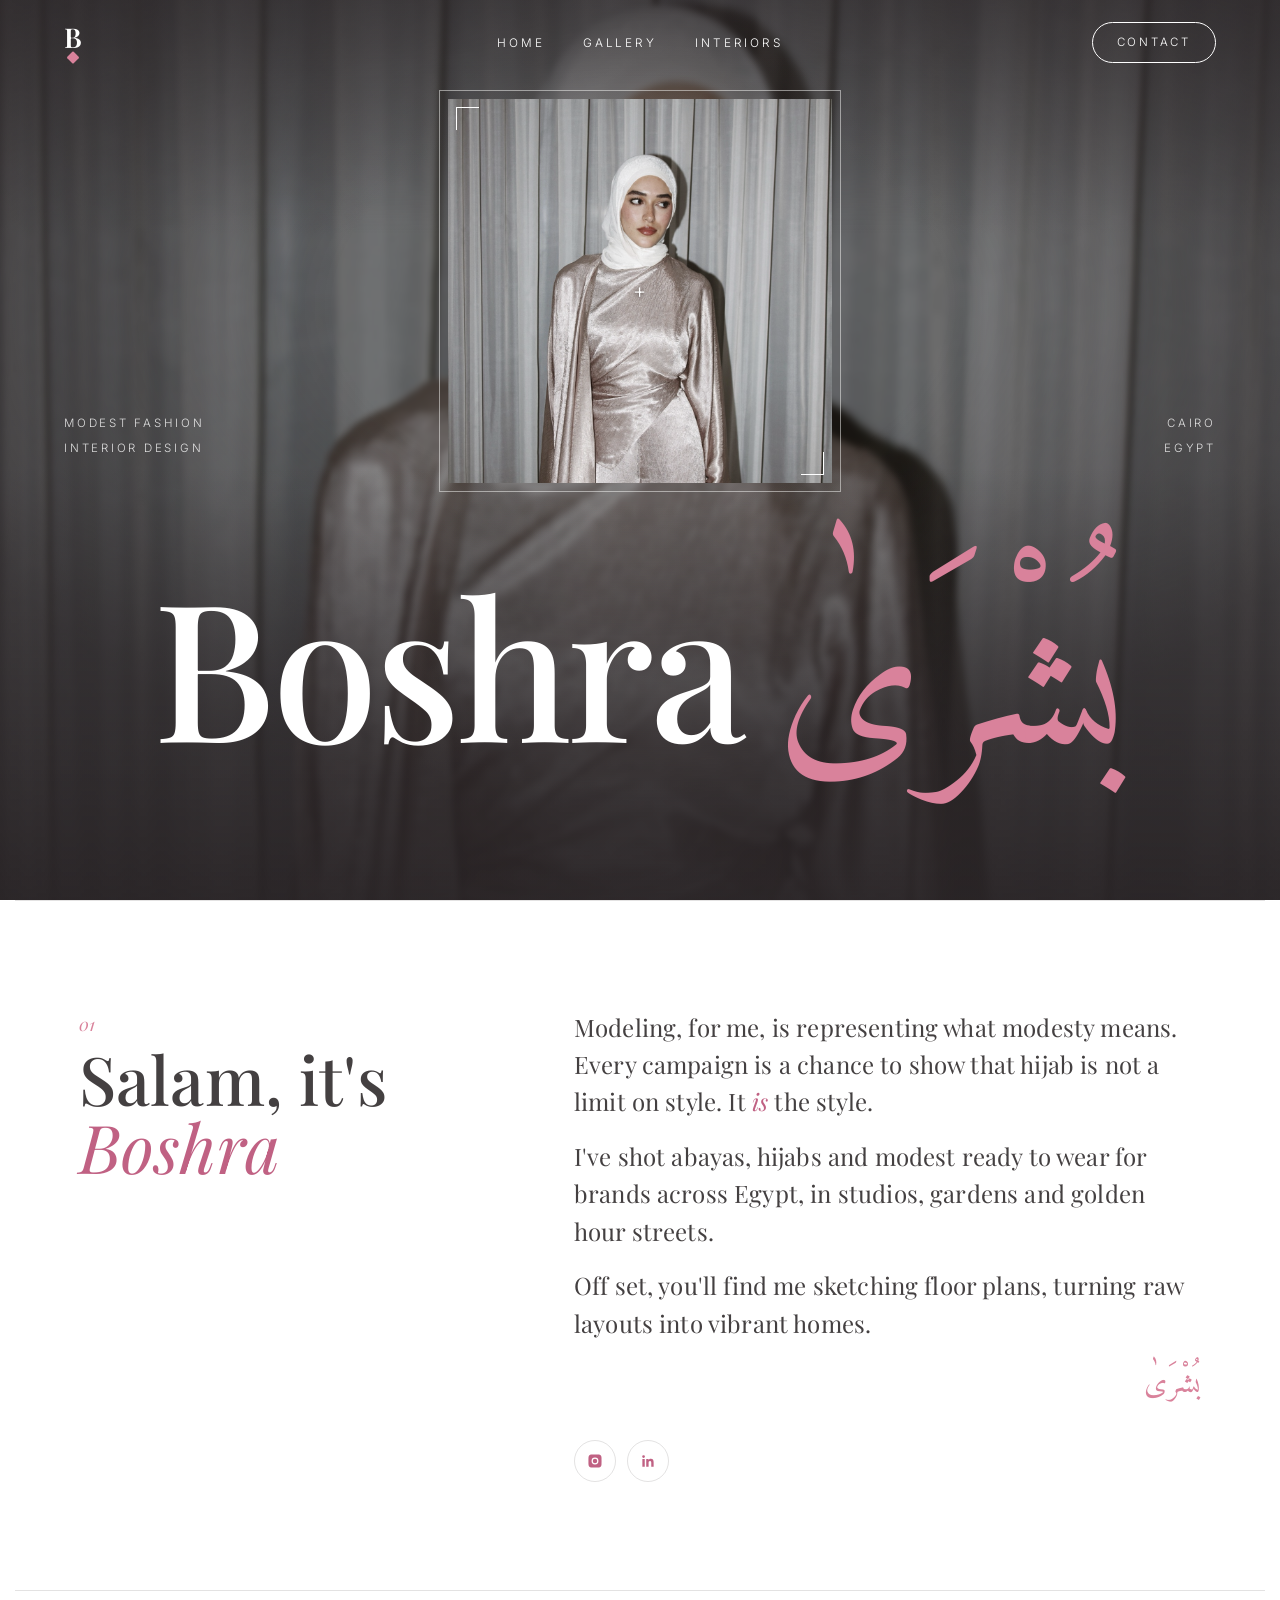
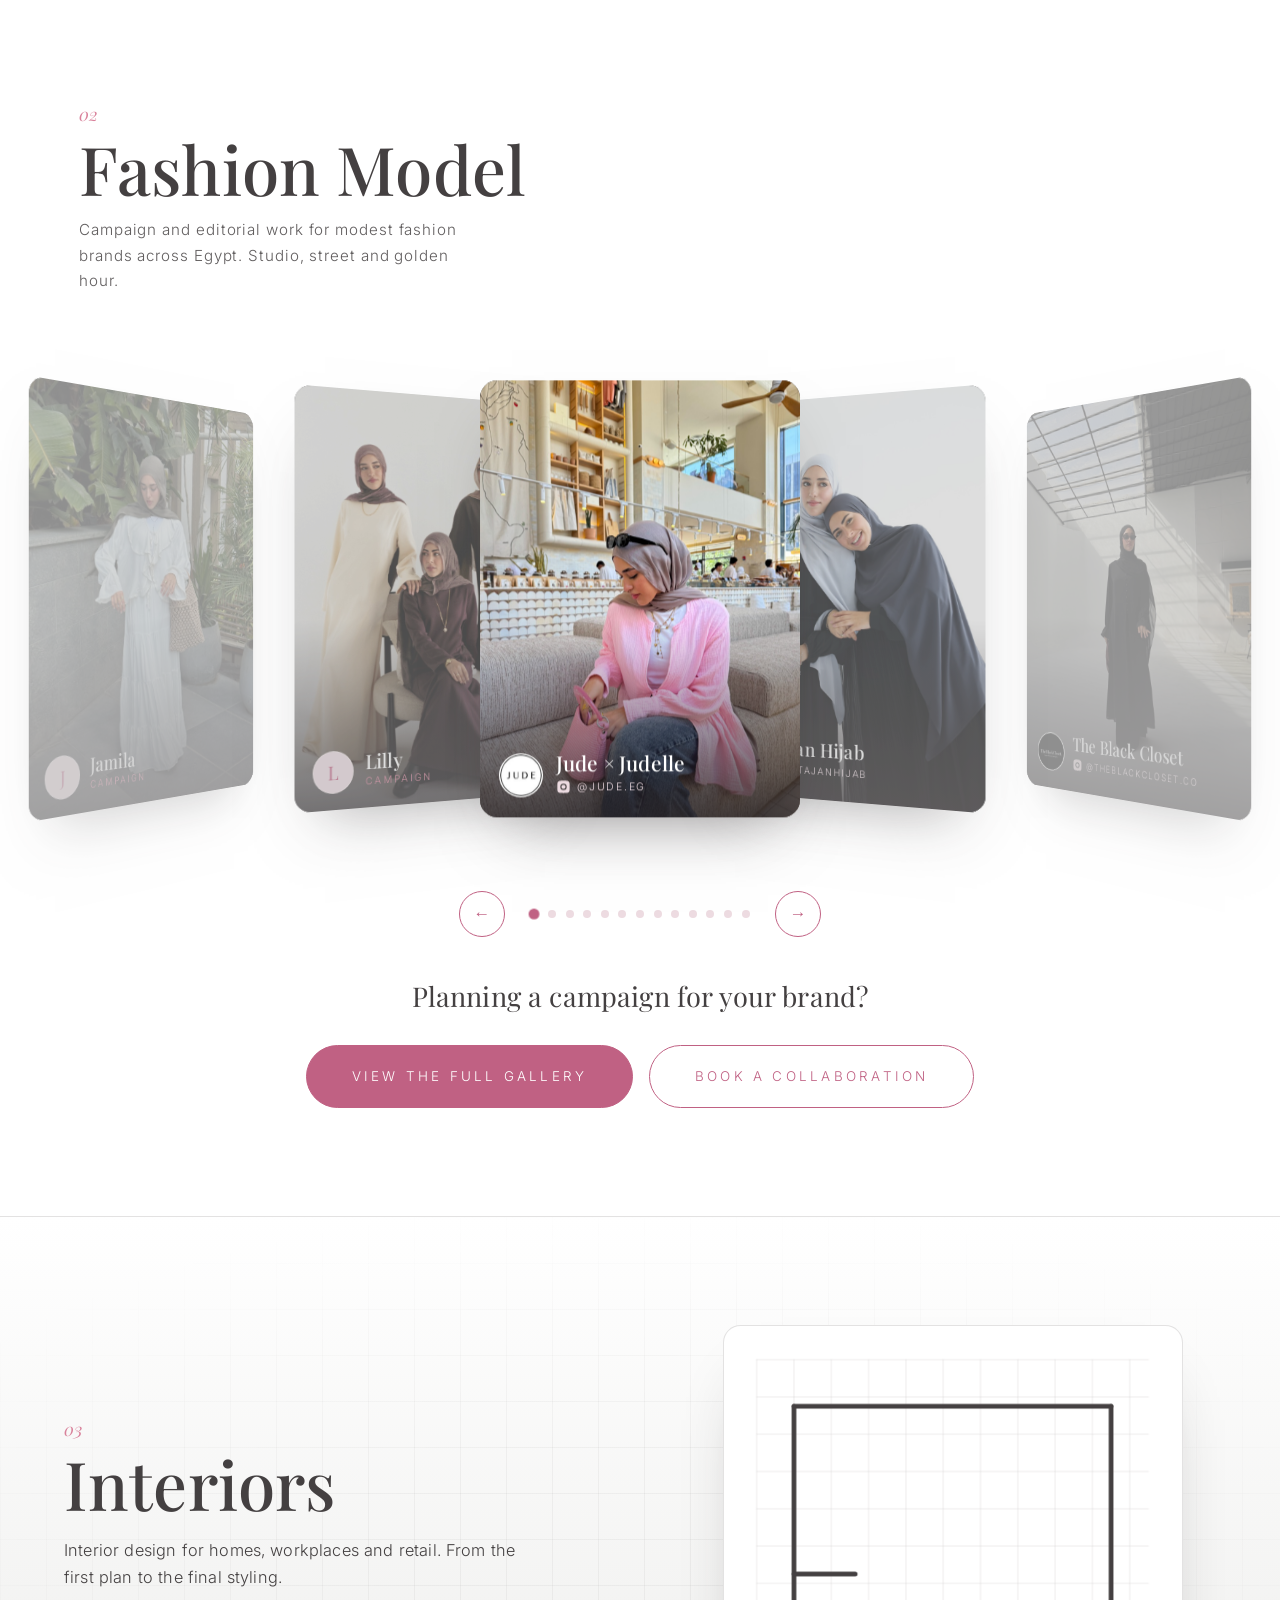
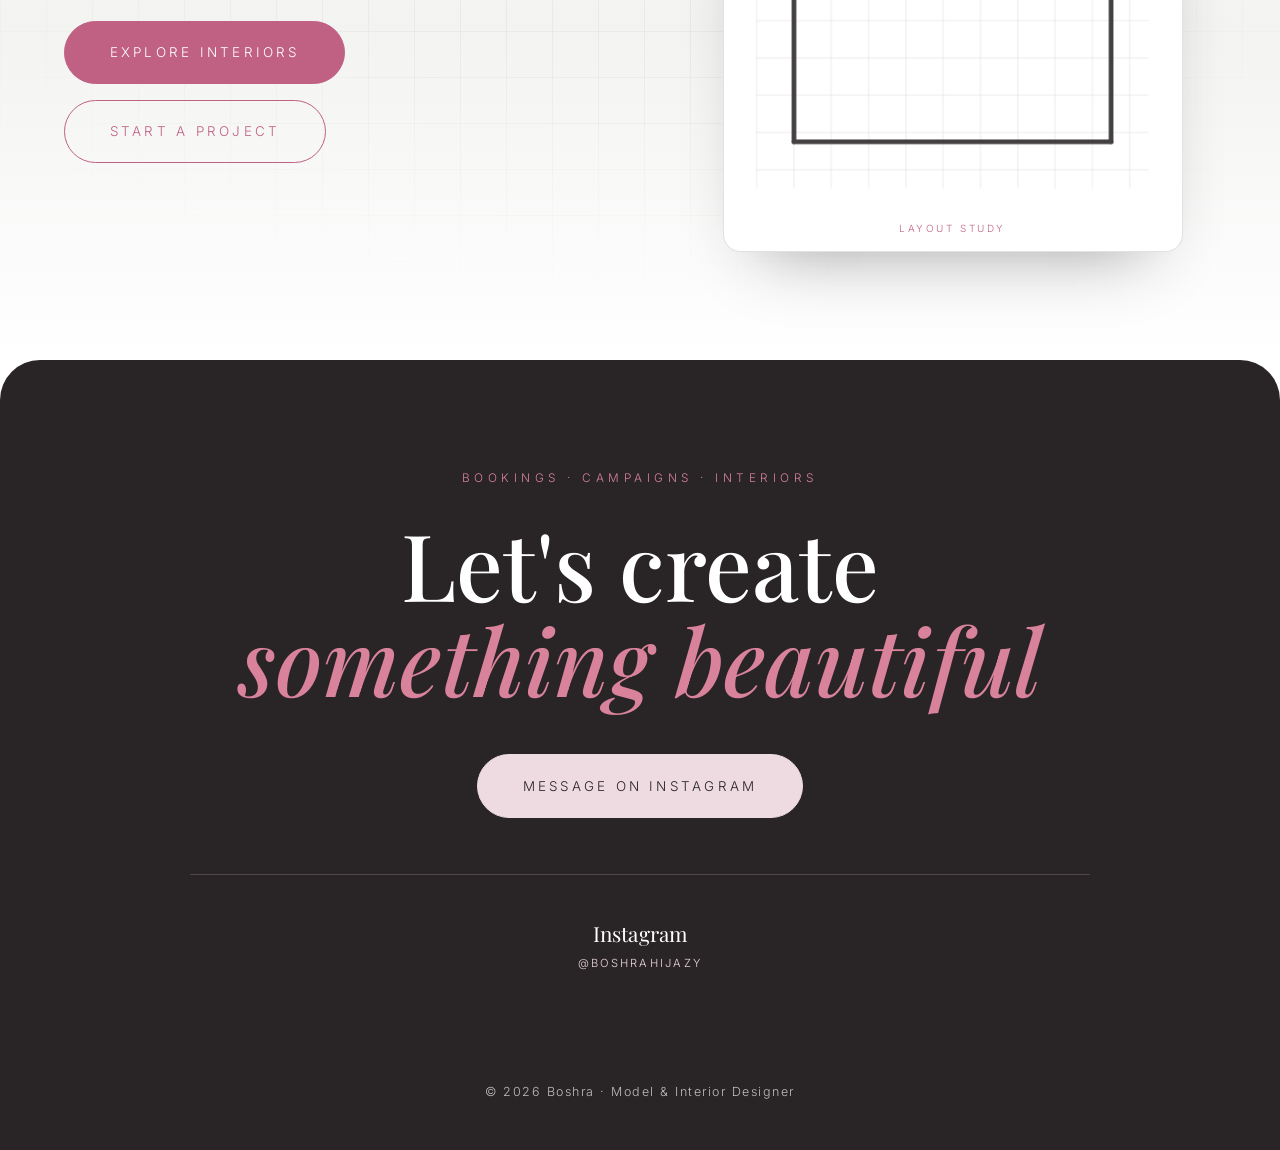
==== index.html @ fc24ad53 "Open the site; gate only the gallery behind a password popup - Remove the full-screen password gate " ====
<!DOCTYPE html>
<html lang="en">
<head>
  <meta charset="UTF-8" />
  <meta name="viewport" content="width=device-width, initial-scale=1.0" />
  <title>Boshra · Model &amp; Interior Designer</title>
  <meta name="description" content="Boshra (بُشْرَىٰ), modest fashion model and interior designer. Selected work, brand collaborations, and bookings." />
  <meta property="og:type" content="website" />
  <meta property="og:url" content="https://boshrabelal.com/" />
  <meta property="og:title" content="Boshra · Model &amp; Interior Designer" />
  <meta property="og:description" content="Modest fashion model and interior designer. Selected work, brand collaborations, and bookings." />
  <meta property="og:image" content="https://boshrabelal.com/assets/img/studio-champagne.jpg" />
  <meta name="twitter:card" content="summary_large_image" />
  <link rel="canonical" href="https://boshrabelal.com/" />
  <meta name="theme-color" content="#292426" />
  <link rel="icon" href="/assets/favicon.svg?v=40" type="image/svg+xml" />
  <link rel="apple-touch-icon" href="/assets/notion/dot-pink-tile.png?v=40" />
  <link rel="preconnect" href="https://fonts.googleapis.com" />
  <link rel="preconnect" href="https://fonts.gstatic.com" crossorigin />
  <link href="https://fonts.googleapis.com/css2?family=Playfair+Display:ital,wght@0,400;0,500;0,600;1,400;1,500&family=Inter:wght@300;400;500&family=Amiri:ital@0;1&display=swap" rel="stylesheet" />
  <link rel="preload" as="image" href="/assets/img/studio-champagne.jpg" />
  <link rel="stylesheet" href="/css/style.css?v=40" />
</head>
<body>


  <!-- Scroll progress -->
  <div class="progress" id="progress" aria-hidden="true"></div>

  <!-- Preloader -->
  <div class="preloader" id="preloader">
    <span class="preloader__ar">بُشْرَىٰ</span>
  </div>

  <!-- Header -->
  <header class="header" id="header">
    <a href="#top" class="header__logo" aria-label="Boshra, home"><span class="header__logo-b">B</span><span class="header__logo-dot" aria-hidden="true"></span></a>
    <nav class="header__nav" id="nav">
      <a href="#top" aria-current="page">Home</a>
      <a href="/gallery">Gallery</a>
      <a href="/interiors">Interiors</a>
      <a href="#contact" class="nav__contact">Contact</a>
    </nav>
    <a href="#contact" class="header__cta">Contact</a>
    <button class="header__burger" id="burger" aria-label="Menu" aria-expanded="false" aria-controls="nav">
      <span></span><span></span>
    </button>
  </header>

  <main id="top">

    <!-- ══════════ HERO ══════════ -->
    <section class="hero">
      <div class="hero__bg" data-drift>
        <img src="/assets/img/studio-champagne.jpg" alt="" aria-hidden="true" />
      </div>

      <div class="hero__focus" aria-hidden="true">
        <img src="/assets/img/studio-champagne.jpg" alt="" />
        <span class="hero__cross">+</span>
      </div>

      <p class="hero__side hero__side--left">
        <span>Modest Fashion</span>
        <span>Interior Design</span>
      </p>
      <p class="hero__side hero__side--right">
        <span>Cairo</span>
        <span>Egypt</span>
      </p>

      <h1 class="hero__name">
        <span class="hero__name-en">Boshra</span>
        <span class="hero__name-ar" lang="ar" dir="rtl">بُشْرَىٰ</span>
      </h1>
    </section>

    <!-- ══════════ MODEL / ABOUT ══════════ -->
    <section class="model section" id="model">
      <div class="section__head reveal">
        <span class="section__num">01</span>
        <h2 class="section__title">Salam, it's <em>Boshra</em></h2>
      </div>
      <div class="model__about reveal">
        <p>
          Modeling, for me, is representing what modesty means. Every campaign is
          a chance to show that hijab is not a limit on style. It <em>is</em> the style.
        </p>
        <p>
          I've shot abayas, hijabs and modest ready to wear for brands across
          Egypt, in studios, gardens and golden hour streets.
        </p>
        <p>
          Off set, you'll find me sketching floor plans, turning raw layouts into
          vibrant homes.
        </p>
        <span class="model__sign" lang="ar" dir="rtl">بُشْرَىٰ</span>
      </div>
      <div class="model__actions reveal">
        <a class="socialicon" href="https://www.instagram.com/boshrahijazy/" target="_blank" rel="noopener" aria-label="Boshra on Instagram"><svg viewBox="0 0 24 24" width="16" height="16" fill="currentColor" aria-hidden="true"><path d="M12 2.16c3.2 0 3.58.01 4.85.07 1.17.05 1.8.25 2.23.41.56.22.96.48 1.38.9.42.42.68.82.9 1.38.16.42.36 1.06.41 2.23.06 1.27.07 1.65.07 4.85s-.01 3.58-.07 4.85c-.05 1.17-.25 1.8-.41 2.23-.22.56-.48.96-.9 1.38-.42.42-.82.68-1.38.9-.42.16-1.06.36-2.23.41-1.27.06-1.65.07-4.85.07s-3.58-.01-4.85-.07c-1.17-.05-1.8-.25-2.23-.41-.56-.22-.96-.48-1.38-.9-.42-.42-.68-.82-.9-1.38-.16-.42-.36-1.06-.41-2.23-.06-1.27-.07-1.65-.07-4.85s.01-3.58.07-4.85c.05-1.17.25-1.8.41-2.23.22-.56.48-.96.9-1.38.42-.42.82-.68 1.38-.9.42-.16 1.06-.36 2.23-.41 1.27-.06 1.65-.07 4.85-.07zM12 6.87a5.13 5.13 0 1 0 0 10.26 5.13 5.13 0 0 0 0-10.26zm0 8.46a3.33 3.33 0 1 1 0-6.66 3.33 3.33 0 0 1 0 6.66zm6.54-8.66a1.2 1.2 0 1 1-2.4 0 1.2 1.2 0 0 1 2.4 0z"/></svg></a>
        <a class="socialicon" href="https://www.linkedin.com/in/boshra-belal-7276ab41b/" target="_blank" rel="noopener" aria-label="Boshra on LinkedIn"><svg viewBox="0 0 24 24" width="16" height="16" fill="currentColor" aria-hidden="true"><path d="M20.45 20.45h-3.55v-5.57c0-1.33-.03-3.04-1.85-3.04-1.86 0-2.14 1.45-2.14 2.94v5.67H9.35V9h3.41v1.56h.05c.47-.9 1.63-1.85 3.36-1.85 3.6 0 4.27 2.37 4.27 5.45v6.29zM5.34 7.43a2.06 2.06 0 1 1 0-4.12 2.06 2.06 0 0 1 0 4.12zM7.12 20.45H3.56V9h3.56v11.45z"/></svg></a>
      </div>
    </section>

    <!-- ══════════ BRANDS ══════════ -->
    <section class="brands section" id="brands">
      <div class="section__head reveal">
        <span class="section__num">02</span>
        <h2 class="section__title">Fashion Model</h2>
        <p class="section__sub">Campaign and editorial work for modest fashion brands across Egypt. Studio, street and golden hour.</p>
      </div>

      <div class="carousel reveal" id="carousel" aria-roledescription="carousel" aria-label="Brand collaborations">
        <div class="carousel__stage" id="carouselStage">

          <article class="ccard" data-url="/gallery?b=jude">
            <img class="ccard__photo" src="/assets/gallery/jude/01.jpg" alt="Boshra for Jude × Judelle" loading="lazy" />
            <div class="ccard__info">
              <span class="ccard__logo"><img src="/assets/img/brands/jude.jpg" alt="" loading="lazy" /></span>
              <h3>Jude × Judelle</h3>
              <a class="ccard__handle" href="https://www.instagram.com/jude.eg/" target="_blank" rel="noopener" aria-label="Jude × Judelle on Instagram"><svg viewBox="0 0 24 24" width="15" height="15" fill="currentColor" aria-hidden="true"><path d="M12 2.16c3.2 0 3.58.01 4.85.07 1.17.05 1.8.25 2.23.41.56.22.96.48 1.38.9.42.42.68.82.9 1.38.16.42.36 1.06.41 2.23.06 1.27.07 1.65.07 4.85s-.01 3.58-.07 4.85c-.05 1.17-.25 1.8-.41 2.23-.22.56-.48.96-.9 1.38-.42.42-.82.68-1.38.9-.42.16-1.06.36-2.23.41-1.27.06-1.65.07-4.85.07s-3.58-.01-4.85-.07c-1.17-.05-1.8-.25-2.23-.41-.56-.22-.96-.48-1.38-.9-.42-.42-.68-.82-.9-1.38-.16-.42-.36-1.06-.41-2.23-.06-1.27-.07-1.65-.07-4.85s.01-3.58.07-4.85c.05-1.17.25-1.8.41-2.23.22-.56.48-.96.9-1.38.42-.42.82-.68 1.38-.9.42-.16 1.06-.36 2.23-.41 1.27-.06 1.65-.07 4.85-.07zM12 6.87a5.13 5.13 0 1 0 0 10.26 5.13 5.13 0 0 0 0-10.26zm0 8.46a3.33 3.33 0 1 1 0-6.66 3.33 3.33 0 0 1 0 6.66zm6.54-8.66a1.2 1.2 0 1 1-2.4 0 1.2 1.2 0 0 1 2.4 0z"/></svg><span>@jude.eg</span></a>
            </div>
          </article>

          <article class="ccard" data-url="/gallery?b=tajan">
            <img class="ccard__photo" src="/assets/gallery/tajan/01.jpg" alt="Boshra for Tajan Hijab" loading="lazy" />
            <div class="ccard__info">
              <span class="ccard__logo"><img src="/assets/img/brands/tajan.jpg" alt="" loading="lazy" /></span>
              <h3>Tajan Hijab</h3>
              <a class="ccard__handle" href="https://www.instagram.com/tajanhijab/" target="_blank" rel="noopener" aria-label="Tajan Hijab on Instagram"><svg viewBox="0 0 24 24" width="15" height="15" fill="currentColor" aria-hidden="true"><path d="M12 2.16c3.2 0 3.58.01 4.85.07 1.17.05 1.8.25 2.23.41.56.22.96.48 1.38.9.42.42.68.82.9 1.38.16.42.36 1.06.41 2.23.06 1.27.07 1.65.07 4.85s-.01 3.58-.07 4.85c-.05 1.17-.25 1.8-.41 2.23-.22.56-.48.96-.9 1.38-.42.42-.82.68-1.38.9-.42.16-1.06.36-2.23.41-1.27.06-1.65.07-4.85.07s-3.58-.01-4.85-.07c-1.17-.05-1.8-.25-2.23-.41-.56-.22-.96-.48-1.38-.9-.42-.42-.68-.82-.9-1.38-.16-.42-.36-1.06-.41-2.23-.06-1.27-.07-1.65-.07-4.85s.01-3.58.07-4.85c.05-1.17.25-1.8.41-2.23.22-.56.48-.96.9-1.38.42-.42.82-.68 1.38-.9.42-.16 1.06-.36 2.23-.41 1.27-.06 1.65-.07 4.85-.07zM12 6.87a5.13 5.13 0 1 0 0 10.26 5.13 5.13 0 0 0 0-10.26zm0 8.46a3.33 3.33 0 1 1 0-6.66 3.33 3.33 0 0 1 0 6.66zm6.54-8.66a1.2 1.2 0 1 1-2.4 0 1.2 1.2 0 0 1 2.4 0z"/></svg><span>@tajanhijab</span></a>
            </div>
          </article>

          <article class="ccard" data-url="/gallery?b=blackcloset">
            <img class="ccard__photo" src="/assets/gallery/blackcloset/01.jpg" alt="Boshra for The Black Closet" loading="lazy" />
            <div class="ccard__info">
              <span class="ccard__logo"><img src="/assets/img/brands/blackcloset.jpg" alt="" loading="lazy" /></span>
              <h3>The Black Closet</h3>
              <a class="ccard__handle" href="https://www.instagram.com/theblackcloset.co/" target="_blank" rel="noopener" aria-label="The Black Closet on Instagram"><svg viewBox="0 0 24 24" width="15" height="15" fill="currentColor" aria-hidden="true"><path d="M12 2.16c3.2 0 3.58.01 4.85.07 1.17.05 1.8.25 2.23.41.56.22.96.48 1.38.9.42.42.68.82.9 1.38.16.42.36 1.06.41 2.23.06 1.27.07 1.65.07 4.85s-.01 3.58-.07 4.85c-.05 1.17-.25 1.8-.41 2.23-.22.56-.48.96-.9 1.38-.42.42-.82.68-1.38.9-.42.16-1.06.36-2.23.41-1.27.06-1.65.07-4.85.07s-3.58-.01-4.85-.07c-1.17-.05-1.8-.25-2.23-.41-.56-.22-.96-.48-1.38-.9-.42-.42-.68-.82-.9-1.38-.16-.42-.36-1.06-.41-2.23-.06-1.27-.07-1.65-.07-4.85s.01-3.58.07-4.85c.05-1.17.25-1.8.41-2.23.22-.56.48-.96.9-1.38.42-.42.82-.68 1.38-.9.42-.16 1.06-.36 2.23-.41 1.27-.06 1.65-.07 4.85-.07zM12 6.87a5.13 5.13 0 1 0 0 10.26 5.13 5.13 0 0 0 0-10.26zm0 8.46a3.33 3.33 0 1 1 0-6.66 3.33 3.33 0 0 1 0 6.66zm6.54-8.66a1.2 1.2 0 1 1-2.4 0 1.2 1.2 0 0 1 2.4 0z"/></svg><span>@theblackcloset.co</span></a>
            </div>
          </article>

          <article class="ccard" data-url="/gallery?b=sumaya">
            <img class="ccard__photo" src="/assets/gallery/sumaya/01.jpg" alt="Boshra for Sumaya Couture" loading="lazy" />
            <div class="ccard__info">
              <span class="ccard__logo"><img src="/assets/img/brands/sumaya.jpg" alt="" loading="lazy" /></span>
              <h3>Sumaya Couture</h3>
              <a class="ccard__handle" href="https://www.instagram.com/sumayacouture/" target="_blank" rel="noopener" aria-label="Sumaya Couture on Instagram"><svg viewBox="0 0 24 24" width="15" height="15" fill="currentColor" aria-hidden="true"><path d="M12 2.16c3.2 0 3.58.01 4.85.07 1.17.05 1.8.25 2.23.41.56.22.96.48 1.38.9.42.42.68.82.9 1.38.16.42.36 1.06.41 2.23.06 1.27.07 1.65.07 4.85s-.01 3.58-.07 4.85c-.05 1.17-.25 1.8-.41 2.23-.22.56-.48.96-.9 1.38-.42.42-.82.68-1.38.9-.42.16-1.06.36-2.23.41-1.27.06-1.65.07-4.85.07s-3.58-.01-4.85-.07c-1.17-.05-1.8-.25-2.23-.41-.56-.22-.96-.48-1.38-.9-.42-.42-.68-.82-.9-1.38-.16-.42-.36-1.06-.41-2.23-.06-1.27-.07-1.65-.07-4.85s.01-3.58.07-4.85c.05-1.17.25-1.8.41-2.23.22-.56.48-.96.9-1.38.42-.42.82-.68 1.38-.9.42-.16 1.06-.36 2.23-.41 1.27-.06 1.65-.07 4.85-.07zM12 6.87a5.13 5.13 0 1 0 0 10.26 5.13 5.13 0 0 0 0-10.26zm0 8.46a3.33 3.33 0 1 1 0-6.66 3.33 3.33 0 0 1 0 6.66zm6.54-8.66a1.2 1.2 0 1 1-2.4 0 1.2 1.2 0 0 1 2.4 0z"/></svg><span>@sumayacouture</span></a>
            </div>
          </article>

          <article class="ccard" data-url="/gallery?b=bynusayba">
            <img class="ccard__photo" src="/assets/gallery/bynusayba/01.jpg" alt="Boshra for By Nusayba" loading="lazy" />
            <div class="ccard__info">
              <span class="ccard__logo"><img src="/assets/img/brands/bynusayba.jpg" alt="" loading="lazy" /></span>
              <h3>By Nusayba</h3>
              <a class="ccard__handle" href="https://www.instagram.com/bynusayba/" target="_blank" rel="noopener" aria-label="By Nusayba on Instagram"><svg viewBox="0 0 24 24" width="15" height="15" fill="currentColor" aria-hidden="true"><path d="M12 2.16c3.2 0 3.58.01 4.85.07 1.17.05 1.8.25 2.23.41.56.22.96.48 1.38.9.42.42.68.82.9 1.38.16.42.36 1.06.41 2.23.06 1.27.07 1.65.07 4.85s-.01 3.58-.07 4.85c-.05 1.17-.25 1.8-.41 2.23-.22.56-.48.96-.9 1.38-.42.42-.82.68-1.38.9-.42.16-1.06.36-2.23.41-1.27.06-1.65.07-4.85.07s-3.58-.01-4.85-.07c-1.17-.05-1.8-.25-2.23-.41-.56-.22-.96-.48-1.38-.9-.42-.42-.68-.82-.9-1.38-.16-.42-.36-1.06-.41-2.23-.06-1.27-.07-1.65-.07-4.85s.01-3.58.07-4.85c.05-1.17.25-1.8.41-2.23.22-.56.48-.96.9-1.38.42-.42.82-.68 1.38-.9.42-.16 1.06-.36 2.23-.41 1.27-.06 1.65-.07 4.85-.07zM12 6.87a5.13 5.13 0 1 0 0 10.26 5.13 5.13 0 0 0 0-10.26zm0 8.46a3.33 3.33 0 1 1 0-6.66 3.33 3.33 0 0 1 0 6.66zm6.54-8.66a1.2 1.2 0 1 1-2.4 0 1.2 1.2 0 0 1 2.4 0z"/></svg><span>@bynusayba</span></a>
            </div>
          </article>

          <article class="ccard" data-url="/gallery?b=modesty">
            <img class="ccard__photo" src="/assets/gallery/modesty/01.jpg" alt="Boshra for Modesty Abaya" loading="lazy" />
            <div class="ccard__info">
              <span class="ccard__logo"><img src="/assets/img/brands/modesty.jpg" alt="" loading="lazy" /></span>
              <h3>Modesty Abaya</h3>
              <a class="ccard__handle" href="https://www.instagram.com/modesty.abaya/" target="_blank" rel="noopener" aria-label="Modesty Abaya on Instagram"><svg viewBox="0 0 24 24" width="15" height="15" fill="currentColor" aria-hidden="true"><path d="M12 2.16c3.2 0 3.58.01 4.85.07 1.17.05 1.8.25 2.23.41.56.22.96.48 1.38.9.42.42.68.82.9 1.38.16.42.36 1.06.41 2.23.06 1.27.07 1.65.07 4.85s-.01 3.58-.07 4.85c-.05 1.17-.25 1.8-.41 2.23-.22.56-.48.96-.9 1.38-.42.42-.82.68-1.38.9-.42.16-1.06.36-2.23.41-1.27.06-1.65.07-4.85.07s-3.58-.01-4.85-.07c-1.17-.05-1.8-.25-2.23-.41-.56-.22-.96-.48-1.38-.9-.42-.42-.68-.82-.9-1.38-.16-.42-.36-1.06-.41-2.23-.06-1.27-.07-1.65-.07-4.85s.01-3.58.07-4.85c.05-1.17.25-1.8.41-2.23.22-.56.48-.96.9-1.38.42-.42.82-.68 1.38-.9.42-.16 1.06-.36 2.23-.41 1.27-.06 1.65-.07 4.85-.07zM12 6.87a5.13 5.13 0 1 0 0 10.26 5.13 5.13 0 0 0 0-10.26zm0 8.46a3.33 3.33 0 1 1 0-6.66 3.33 3.33 0 0 1 0 6.66zm6.54-8.66a1.2 1.2 0 1 1-2.4 0 1.2 1.2 0 0 1 2.4 0z"/></svg><span>@modesty.abaya</span></a>
            </div>
          </article>

          <article class="ccard" data-url="/gallery?b=hayaa">
            <img class="ccard__photo" src="/assets/gallery/hayaa/01.jpg" alt="Boshra for Hayaa Fashion" loading="lazy" />
            <div class="ccard__info">
              <span class="ccard__logo"><img src="/assets/img/brands/hayaa.jpg" alt="" loading="lazy" /></span>
              <h3>Hayaa Fashion</h3>
              <a class="ccard__handle" href="https://www.instagram.com/hayaafashioneg/" target="_blank" rel="noopener" aria-label="Hayaa Fashion on Instagram"><svg viewBox="0 0 24 24" width="15" height="15" fill="currentColor" aria-hidden="true"><path d="M12 2.16c3.2 0 3.58.01 4.85.07 1.17.05 1.8.25 2.23.41.56.22.96.48 1.38.9.42.42.68.82.9 1.38.16.42.36 1.06.41 2.23.06 1.27.07 1.65.07 4.85s-.01 3.58-.07 4.85c-.05 1.17-.25 1.8-.41 2.23-.22.56-.48.96-.9 1.38-.42.42-.82.68-1.38.9-.42.16-1.06.36-2.23.41-1.27.06-1.65.07-4.85.07s-3.58-.01-4.85-.07c-1.17-.05-1.8-.25-2.23-.41-.56-.22-.96-.48-1.38-.9-.42-.42-.68-.82-.9-1.38-.16-.42-.36-1.06-.41-2.23-.06-1.27-.07-1.65-.07-4.85s.01-3.58.07-4.85c.05-1.17.25-1.8.41-2.23.22-.56.48-.96.9-1.38.42-.42.82-.68 1.38-.9.42-.16 1.06-.36 2.23-.41 1.27-.06 1.65-.07 4.85-.07zM12 6.87a5.13 5.13 0 1 0 0 10.26 5.13 5.13 0 0 0 0-10.26zm0 8.46a3.33 3.33 0 1 1 0-6.66 3.33 3.33 0 0 1 0 6.66zm6.54-8.66a1.2 1.2 0 1 1-2.4 0 1.2 1.2 0 0 1 2.4 0z"/></svg><span>@hayaafashioneg</span></a>
            </div>
          </article>

          <article class="ccard" data-url="/gallery?b=sjaal">
            <img class="ccard__photo" src="/assets/gallery/sjaal/01.jpg" alt="Boshra for Sjaal" loading="lazy" />
            <div class="ccard__info">
              <span class="ccard__logo"><img src="/assets/img/brands/sjaal.jpg" alt="" loading="lazy" /></span>
              <h3>Sjaal</h3>
              <a class="ccard__handle" href="https://www.instagram.com/sjaal.eg/" target="_blank" rel="noopener" aria-label="Sjaal on Instagram"><svg viewBox="0 0 24 24" width="15" height="15" fill="currentColor" aria-hidden="true"><path d="M12 2.16c3.2 0 3.58.01 4.85.07 1.17.05 1.8.25 2.23.41.56.22.96.48 1.38.9.42.42.68.82.9 1.38.16.42.36 1.06.41 2.23.06 1.27.07 1.65.07 4.85s-.01 3.58-.07 4.85c-.05 1.17-.25 1.8-.41 2.23-.22.56-.48.96-.9 1.38-.42.42-.82.68-1.38.9-.42.16-1.06.36-2.23.41-1.27.06-1.65.07-4.85.07s-3.58-.01-4.85-.07c-1.17-.05-1.8-.25-2.23-.41-.56-.22-.96-.48-1.38-.9-.42-.42-.68-.82-.9-1.38-.16-.42-.36-1.06-.41-2.23-.06-1.27-.07-1.65-.07-4.85s.01-3.58.07-4.85c.05-1.17.25-1.8.41-2.23.22-.56.48-.96.9-1.38.42-.42.82-.68 1.38-.9.42-.16 1.06-.36 2.23-.41 1.27-.06 1.65-.07 4.85-.07zM12 6.87a5.13 5.13 0 1 0 0 10.26 5.13 5.13 0 0 0 0-10.26zm0 8.46a3.33 3.33 0 1 1 0-6.66 3.33 3.33 0 0 1 0 6.66zm6.54-8.66a1.2 1.2 0 1 1-2.4 0 1.2 1.2 0 0 1 2.4 0z"/></svg><span>@sjaal.eg</span></a>
            </div>
          </article>

          <article class="ccard" data-url="/gallery?b=ibriz">
            <img class="ccard__photo" src="/assets/gallery/ibriz/01.jpg" alt="Boshra for Ibriz Abaya" loading="lazy" />
            <div class="ccard__info">
              <span class="ccard__logo"><img src="/assets/img/brands/ibriz.jpg" alt="" loading="lazy" /></span>
              <h3>Ibriz Abaya</h3>
              <a class="ccard__handle" href="https://www.instagram.com/ibrizabaya/" target="_blank" rel="noopener" aria-label="Ibriz Abaya on Instagram"><svg viewBox="0 0 24 24" width="15" height="15" fill="currentColor" aria-hidden="true"><path d="M12 2.16c3.2 0 3.58.01 4.85.07 1.17.05 1.8.25 2.23.41.56.22.96.48 1.38.9.42.42.68.82.9 1.38.16.42.36 1.06.41 2.23.06 1.27.07 1.65.07 4.85s-.01 3.58-.07 4.85c-.05 1.17-.25 1.8-.41 2.23-.22.56-.48.96-.9 1.38-.42.42-.82.68-1.38.9-.42.16-1.06.36-2.23.41-1.27.06-1.65.07-4.85.07s-3.58-.01-4.85-.07c-1.17-.05-1.8-.25-2.23-.41-.56-.22-.96-.48-1.38-.9-.42-.42-.68-.82-.9-1.38-.16-.42-.36-1.06-.41-2.23-.06-1.27-.07-1.65-.07-4.85s.01-3.58.07-4.85c.05-1.17.25-1.8.41-2.23.22-.56.48-.96.9-1.38.42-.42.82-.68 1.38-.9.42-.16 1.06-.36 2.23-.41 1.27-.06 1.65-.07 4.85-.07zM12 6.87a5.13 5.13 0 1 0 0 10.26 5.13 5.13 0 0 0 0-10.26zm0 8.46a3.33 3.33 0 1 1 0-6.66 3.33 3.33 0 0 1 0 6.66zm6.54-8.66a1.2 1.2 0 1 1-2.4 0 1.2 1.2 0 0 1 2.4 0z"/></svg><span>@ibrizabaya</span></a>
            </div>
          </article>

          <article class="ccard" data-url="/gallery?b=qibla">
            <img class="ccard__photo" src="/assets/gallery/qibla/01.jpg" alt="Boshra for Qibla" loading="lazy" />
            <div class="ccard__info">
              <span class="ccard__logo"><img src="/assets/img/brands/qibla.jpg" alt="" loading="lazy" /></span>
              <h3>Qibla</h3>
              <a class="ccard__handle" href="https://www.instagram.com/qibla.eg/" target="_blank" rel="noopener" aria-label="Qibla on Instagram"><svg viewBox="0 0 24 24" width="15" height="15" fill="currentColor" aria-hidden="true"><path d="M12 2.16c3.2 0 3.58.01 4.85.07 1.17.05 1.8.25 2.23.41.56.22.96.48 1.38.9.42.42.68.82.9 1.38.16.42.36 1.06.41 2.23.06 1.27.07 1.65.07 4.85s-.01 3.58-.07 4.85c-.05 1.17-.25 1.8-.41 2.23-.22.56-.48.96-.9 1.38-.42.42-.82.68-1.38.9-.42.16-1.06.36-2.23.41-1.27.06-1.65.07-4.85.07s-3.58-.01-4.85-.07c-1.17-.05-1.8-.25-2.23-.41-.56-.22-.96-.48-1.38-.9-.42-.42-.68-.82-.9-1.38-.16-.42-.36-1.06-.41-2.23-.06-1.27-.07-1.65-.07-4.85s.01-3.58.07-4.85c.05-1.17.25-1.8.41-2.23.22-.56.48-.96.9-1.38.42-.42.82-.68 1.38-.9.42-.16 1.06-.36 2.23-.41 1.27-.06 1.65-.07 4.85-.07zM12 6.87a5.13 5.13 0 1 0 0 10.26 5.13 5.13 0 0 0 0-10.26zm0 8.46a3.33 3.33 0 1 1 0-6.66 3.33 3.33 0 0 1 0 6.66zm6.54-8.66a1.2 1.2 0 1 1-2.4 0 1.2 1.2 0 0 1 2.4 0z"/></svg><span>@qibla.eg</span></a>
            </div>
          </article>

          <article class="ccard" data-url="/gallery?b=haize">
            <img class="ccard__photo" src="/assets/gallery/haize/01.jpg" alt="Boshra for Haize the Lable" loading="lazy" />
            <div class="ccard__info">
              <span class="ccard__logo ccard__logo--mono">H</span>
              <h3>Haize the Lable</h3>
              <p class="ccard__sub">Campaign</p>
            </div>
          </article>

          <article class="ccard" data-url="/gallery?b=jamila">
            <img class="ccard__photo" src="/assets/gallery/jamila/01.jpg" alt="Boshra for Jamila" loading="lazy" />
            <div class="ccard__info">
              <span class="ccard__logo ccard__logo--mono">J</span>
              <h3>Jamila</h3>
              <p class="ccard__sub">Campaign</p>
            </div>
          </article>

          <article class="ccard" data-url="/gallery?b=lilly">
            <img class="ccard__photo" src="/assets/gallery/lilly/01.jpg" alt="Boshra for Lilly" loading="lazy" />
            <div class="ccard__info">
              <span class="ccard__logo ccard__logo--mono">L</span>
              <h3>Lilly</h3>
              <p class="ccard__sub">Campaign</p>
            </div>
          </article>

        </div>

        <div class="carousel__nav">
          <button class="carousel__btn" id="carPrev" aria-label="Previous brand">←</button>
          <div class="carousel__dots" id="carDots" role="tablist" aria-label="Brands"></div>
          <button class="carousel__btn" id="carNext" aria-label="Next brand">→</button>
        </div>
      </div>

      <div class="brands__cta reveal">
        <p>Planning a campaign for your brand?</p>
        <div class="brands__cta-actions">
          <a href="/gallery" class="btn btn--solid btn--lg">View the full gallery</a>
          <a href="#contact" class="btn btn--ghost btn--lg">Book a collaboration</a>
        </div>
      </div>
    </section>

    <!-- ══════════ INTERIORS ══════════ -->
    <section class="ifeature" id="interiors">
      <div class="ifeature__grid-bg" aria-hidden="true"></div>
      <div class="ifeature__inner">

        <div class="ifeature__head reveal">
          <span class="section__num">03</span>
          <h2 class="section__title">Interiors</h2>
          <p class="ifeature__lede">
            Interior design for homes, workplaces and retail. From the first
            plan to the final styling.
          </p>
        </div>

        <figure class="ifeature__plan reveal">
          <canvas id="spaceCanvas" width="460" height="500" role="img" aria-label="Floor plan drawing itself and filling with furniture"></canvas>
          <figcaption>Layout study</figcaption>
        </figure>

        <div class="ifeature__actions reveal">
          <a href="/interiors" class="btn btn--solid btn--lg">Explore interiors</a>
          <a href="https://cotton-mole-50d.notion.site/3bbeed92101c80edad5cf53540855c5d?pvs=105" target="_blank" rel="noopener" class="btn btn--ghost btn--lg">Start a project</a>
        </div>
      </div>
    </section>

    <!-- ══════════ CONTACT ══════════ -->
    <section class="contact section" id="contact">
      <div class="contact__inner">
        <p class="contact__eyebrow reveal">Bookings · Campaigns · Interiors</p>
        <h2 class="contact__title reveal">Let's create<br /><em>something beautiful</em></h2>
        <div class="contact__actions reveal">
          <a class="btn btn--light btn--lg" href="https://ig.me/m/boshrahijazy" target="_blank" rel="noopener">Message on Instagram</a>
        </div>
        <ul class="contact__links reveal">
          <li><a href="https://www.instagram.com/boshrahijazy/" target="_blank" rel="noopener">Instagram <small>@boshrahijazy</small></a></li>
        </ul>
      </div>
    </section>
  </main>

  <footer class="footer">
    <p>© <span id="year"></span> Boshra · Model &amp; Interior Designer</p>
  </footer>

  <script src="/js/main.js?v=40"></script>
</body>
</html>
---- css/style.css ----
/* ─────────────────────────────────────────────
   Boshra — Model & Interior Designer
   Palette: white · grey · rose pink · charcoal
   Playfair Display + Inter
   ───────────────────────────────────────────── */

:root {
  --cream: #ffffff;         /* white */
  --cream-2: #f3f3f2;       /* soft grey-white */
  --burgundy: #c06183;      /* deep pink (primary accent) */
  --burgundy-deep: #a84e6e;
  --rose: #d9829b;
  --blush: #eddbe1;         /* pale pink */
  --chocolate: #444041;     /* charcoal grey (text) */
  --plum: #292426;          /* near-black grey (dark sections) */
  --line: rgba(68, 64, 65, 0.15);
  --serif: "Playfair Display", Georgia, serif;
  --sans: "Inter", "Helvetica Neue", sans-serif;
  --arabic: "Amiri", serif;
  --ease: cubic-bezier(0.22, 1, 0.36, 1);
}

* { margin: 0; padding: 0; box-sizing: border-box; }

html { scroll-behavior: smooth; }
/* Kill sideways scroll from decorative overflow (3D carousel, hero drift) —
   `clip` is respected by iOS Safari where `hidden` on body is not */
html, body { overflow-x: clip; }

body {
  font-family: var(--sans);
  font-weight: 300;
  background: var(--cream);
  color: var(--chocolate);
  line-height: 1.7;
  letter-spacing: 0.01em;
  /* no overflow-x: hidden here: it would make body a scroll container and
     break every position: sticky on the site. overflow-x: clip on html/body
     above handles sideways overflow without that side effect. */
}

img { display: block; max-width: 100%; }
a { color: inherit; text-decoration: none; }
ul { list-style: none; }

::selection { background: var(--burgundy); color: var(--cream); }

/* Keyboard focus — visible on both light and dark backgrounds */
:focus-visible {
  outline: 2px solid var(--rose);
  outline-offset: 3px;
  border-radius: 2px;
}
.header:not(.is-scrolled) :focus-visible { outline-color: var(--cream); }

/* ── Password gate ── */
.gate {
  position: fixed; inset: 0; z-index: 1200;
  background: var(--plum);
  display: flex; flex-direction: column;
  align-items: center; justify-content: center;
  gap: 1.2rem;
  padding: 2rem;
  transition: opacity 0.8s var(--ease), visibility 0.8s;
}
.gate.is-open { opacity: 0; visibility: hidden; }

/* Gallery variant: a popup over the page instead of a full screen */
.gate--modal {
  background: rgba(41, 36, 38, 0.6);
  -webkit-backdrop-filter: blur(16px); backdrop-filter: blur(16px);
}
.gate__card {
  width: min(440px, 100%);
  background: var(--plum);
  border-radius: 24px;
  padding: clamp(2.2rem, 5vw, 3.2rem) clamp(1.6rem, 5vw, 3rem);
  display: flex; flex-direction: column; align-items: center; gap: 1.2rem;
  text-align: center;
  box-shadow: 0 30px 80px rgba(0, 0, 0, 0.35);
  animation: gate-in 0.6s var(--ease) both;
}
@keyframes gate-in {
  from { opacity: 0; transform: translateY(14px) scale(0.98); }
  to   { opacity: 1; transform: none; }
}
.gate__back {
  font-size: 0.7rem; letter-spacing: 0.22em; text-transform: uppercase;
  color: rgba(250, 250, 248, 0.55); text-decoration: none;
  transition: color 0.3s;
}
.gate__back:hover { color: var(--cream); }
/* while locked the photos are not on the page at all */
body.is-locked { overflow: hidden; }
.is-locked .ggrid, .is-locked .filter { visibility: hidden; }
.gate__ar {
  font-family: var(--arabic);
  font-size: clamp(2.6rem, 7vw, 4.5rem);
  color: var(--blush);
}
.gate__label {
  font-size: 0.72rem; letter-spacing: 0.3em; text-transform: uppercase;
  color: var(--rose);
}
.gate__form { display: flex; align-items: center; gap: 0.9rem; }
.gate__input {
  width: min(220px, 60vw);
  background: none; border: none;
  border-bottom: 1px solid rgba(250, 250, 248, 0.4);
  color: var(--cream);
  font-family: var(--sans); font-size: 1.4rem; letter-spacing: 0.6em;
  text-align: center;
  padding: 0.5rem 0;
  outline: none;
  transition: border-color 0.3s;
}
.gate__input:focus { border-color: var(--rose); }
.gate__btn {
  width: 48px; height: 48px;
  border-radius: 50%;
  border: 1px solid var(--rose);
  background: none; color: var(--rose);
  font-size: 1.1rem; cursor: pointer;
  transition: background 0.3s, color 0.3s;
}
.gate__btn:hover { background: var(--rose); color: var(--plum); }
.gate__error {
  min-height: 1.2em;
  font-size: 0.78rem; letter-spacing: 0.14em;
  color: var(--rose);
}
.gate.is-wrong .gate__form { animation: shake 0.45s var(--ease); }
@keyframes shake {
  0%, 100% { transform: translateX(0); }
  25% { transform: translateX(-9px); }
  55% { transform: translateX(7px); }
  80% { transform: translateX(-4px); }
}

/* ── Preloader ── */
.preloader {
  position: fixed; inset: 0; z-index: 1000;
  background: var(--plum);
  display: grid; place-items: center;
  transition: opacity 0.9s var(--ease), visibility 0.9s;
}
.preloader__ar {
  font-family: var(--arabic);
  font-size: clamp(3rem, 8vw, 5.5rem);
  color: var(--blush);
  animation: fadeUp 1.1s var(--ease) both;
}
.preloader.is-done { opacity: 0; visibility: hidden; }
@keyframes fadeUp {
  from { opacity: 0; transform: translateY(24px); }
  to { opacity: 1; transform: translateY(0); }
}

/* ── Header ── */
.header {
  position: fixed; top: 0; left: 0; right: 0; z-index: 100;
  display: grid;
  grid-template-columns: 1fr auto 1fr;
  align-items: center;
  padding: 1.4rem clamp(1.5rem, 5vw, 4rem);
  transition: transform 0.5s var(--ease), background 0.4s, padding 0.4s, box-shadow 0.4s;
  /* Over the dark hero at the top */
  color: var(--cream);
}
.header.is-scrolled {
  background: rgba(250, 250, 248, 0.9);
  backdrop-filter: blur(14px);
  -webkit-backdrop-filter: blur(14px);
  padding: 0.9rem clamp(1.5rem, 5vw, 4rem);
  box-shadow: 0 1px 0 var(--line);
  color: var(--chocolate);
}
.header.is-hidden { transform: translateY(-110%); }
.header__logo {
  position: relative;
  justify-self: start;
  display: inline-flex; flex-direction: column; align-items: center;
  line-height: 1;
  padding-bottom: 0.7rem;   /* room for the rotated dot below the letter */
}
.header__logo-b {
  font-family: var(--serif);
  font-size: 1.7rem; font-weight: 600;
  letter-spacing: 0.02em;
}
/* the dot sits under the letter and centred, the way baa (ب) is dotted */
.header__logo-dot {
  position: absolute; left: 50%; bottom: 0;
  transform: translateX(-50%);
  width: 9px; height: 9px;
  border-radius: 1px;
  background: var(--rose);
  /* turned 45 degrees, the way a qalam lays the dot under baa */
  transform: translateX(-50%) rotate(45deg);
  transition: background 0.35s, transform 0.35s var(--ease);
}
.header.is-scrolled .header__logo-dot { background: var(--burgundy); }
.header__logo:hover .header__logo-dot { transform: translateX(-50%) rotate(45deg) scale(1.35); }
.header__nav {
  display: flex; align-items: center; gap: clamp(1.2rem, 3vw, 2.4rem);
  justify-self: center;
}
.header__nav a {
  font-size: 0.74rem; letter-spacing: 0.24em; text-transform: uppercase;
  position: relative; padding: 0.2rem 0;
}
.header__nav a::after {
  content: ""; position: absolute; left: 0; bottom: 0;
  width: 100%; height: 1px; background: currentColor;
  transform: scaleX(0); transform-origin: right;
  transition: transform 0.45s var(--ease);
}
.header__nav a:hover::after { transform: scaleX(1); transform-origin: left; }
.header__cta {
  justify-self: end;
  font-size: 0.72rem; letter-spacing: 0.24em; text-transform: uppercase;
  border: 1px solid currentColor;
  padding: 0.6rem 1.5rem; border-radius: 999px;
  transition: background 0.35s, color 0.35s, border-color 0.35s;
}
.header__cta:hover { background: var(--cream); color: var(--plum); border-color: var(--cream); }
.header.is-scrolled .header__cta:hover { background: var(--burgundy); color: var(--cream); border-color: var(--burgundy); }
.header__burger { display: none; }

/* ── Buttons ── */
.btn {
  display: inline-block;
  font-size: 0.78rem; letter-spacing: 0.24em; text-transform: uppercase;
  padding: 1rem 2.2rem; border-radius: 999px;
  border: 1px solid var(--burgundy);
  transition: transform 0.35s var(--ease), background 0.35s, color 0.35s, box-shadow 0.35s;
}
.btn:hover { transform: translateY(-3px); box-shadow: 0 16px 32px -16px rgba(192, 97, 131, 0.55); }
.btn--solid { background: var(--burgundy); color: var(--cream); }
.btn--solid:hover { background: var(--burgundy-deep); }
.btn--light { background: var(--blush); border-color: var(--blush); color: var(--plum); }
.btn--light:hover { background: var(--rose); border-color: var(--rose); }
.btn--outline { border-color: var(--blush); color: var(--blush); }
.btn--outline:hover { background: var(--blush); color: var(--plum); }
.btn--ghost { color: var(--burgundy); }
.btn--ghost:hover { background: var(--burgundy); color: #fff; }
.btn--lg { padding: 1.2rem 2.8rem; font-size: 0.84rem; }

/* ── Hero (full-bleed editorial) ── */
.hero {
  position: relative;
  height: 100svh; min-height: 620px;
  overflow: hidden;
  background: var(--plum);
  isolation: isolate;
}
/* Blurred, darkened backdrop */
.hero__bg {
  position: absolute; inset: 0; z-index: 0;
  overflow: hidden;
}
.hero__bg img {
  width: 100%; height: 100%;
  object-fit: cover; object-position: 50% 32%;
  filter: grayscale(0.35) brightness(0.62) blur(3px);
  transform: scale(1.12);
  transition: transform 0.6s var(--ease);
  will-change: transform;
}
.hero::after {
  content: ""; position: absolute; inset: 0; z-index: 1;
  background:
    radial-gradient(60% 55% at 50% 34%, transparent 40%, rgba(41, 36, 38, 0.55) 100%),
    linear-gradient(to bottom, rgba(41, 36, 38, 0.55) 0%, transparent 26%, transparent 52%, rgba(41, 36, 38, 0.88) 100%);
  pointer-events: none;
}
/* Sharp focus-frame crop with crosshair */
.hero__focus {
  position: absolute; z-index: 2;
  top: clamp(4.5rem, 11vh, 8.5rem); left: 50%;
  transform: translateX(-50%);
  width: clamp(220px, 30vw, 400px);
  aspect-ratio: 1 / 1;
  overflow: hidden;
  outline: 1px solid rgba(250, 250, 248, 0.5);
  outline-offset: 8px;
  box-shadow:
    0 0 0 1px rgba(250, 250, 248, 0);
  opacity: 0; transform: translateX(-50%) scale(0.94);
  animation: focusIn 1.2s var(--ease) 0.4s forwards;
}
.hero__focus::before, .hero__focus::after {
  /* corner brackets */
  content: ""; position: absolute; width: 22px; height: 22px;
  border: 1px solid var(--cream); z-index: 3;
}
.hero__focus::before { top: 8px; left: 8px; border-right: 0; border-bottom: 0; }
.hero__focus::after { bottom: 8px; right: 8px; border-left: 0; border-top: 0; }
.hero__focus img {
  width: 100%; height: 100%;
  object-fit: cover; object-position: 50% 30%;
  filter: grayscale(0.35) contrast(1.02);
}
.hero__cross {
  position: absolute; top: 50%; left: 50%;
  transform: translate(-50%, -50%);
  color: var(--cream); font-size: 1.3rem; font-weight: 300;
  z-index: 3; text-shadow: 0 1px 4px rgba(0,0,0,0.5);
}
@keyframes focusIn {
  to { opacity: 1; transform: translateX(-50%) scale(1); }
}
/* Corner labels */
.hero__side {
  position: absolute; z-index: 3;
  top: 46%;
  display: flex; flex-direction: column; gap: 0.35rem;
  font-size: 0.72rem; letter-spacing: 0.24em; text-transform: uppercase;
  color: var(--cream);
  opacity: 0; animation: fadeIn 1s var(--ease) 0.7s forwards;
}
.hero__side--left { left: clamp(1.5rem, 5vw, 4rem); }
.hero__side--right { right: clamp(1.5rem, 5vw, 4rem); text-align: right; }
.hero__side span { opacity: 0.82; }
@keyframes fadeIn { to { opacity: 1; } }
/* Giant name across the bottom */
.hero__name {
  position: absolute; z-index: 3;
  left: 0; right: 0; bottom: clamp(5rem, 13vh, 9rem);
  padding: 0 clamp(0.5rem, 2vw, 1.5rem);
  display: flex; align-items: baseline; justify-content: center;
  gap: clamp(0.6rem, 2.5vw, 2rem);
  line-height: 0.9;
  color: var(--cream);
}
.hero__name-en, .hero__name-ar {
  font-size: clamp(3.4rem, 15vw, 12rem);
  font-weight: 500;
  display: inline-block;
  transform: translateY(105%);
}
body.is-loaded .hero__name-en, body.is-loaded .hero__name-ar {
  transform: translateY(0);
  transition: transform 1.1s var(--ease) 0.3s;
}
.hero__name-en { font-family: var(--serif); letter-spacing: -0.02em; }
.hero__name-ar { font-family: var(--arabic); color: var(--rose); }
body.is-loaded .hero__name-ar { transition-delay: 0.42s; }

/* ── Sections ── */
.section { padding: clamp(5rem, 12vh, 8.5rem) clamp(1.5rem, 5vw, 4rem); max-width: 1250px; margin: 0 auto; }
.section__head { margin-bottom: clamp(2.2rem, 5vh, 3.5rem); }
.section__num {
  font-family: var(--serif); font-style: italic;
  color: var(--rose); font-size: 1.1rem;
  display: block; margin-bottom: 0.4rem;
}
.section__title em { color: var(--burgundy); font-style: italic; font-weight: 400; }
.section__title {
  font-family: var(--serif); font-weight: 500;
  font-size: clamp(2.6rem, 6vw, 4.2rem);
  line-height: 1;
}
.section__sub {
  margin-top: 0.9rem;
  font-size: 0.95rem; letter-spacing: 0.06em;
  color: var(--chocolate); opacity: 0.85;
  max-width: 46ch;
}

/* ── Model ── */
.model { border-top: 1px solid var(--line); }
.model__lede {
  font-family: var(--serif); font-size: clamp(1.4rem, 2.8vw, 2rem);
  font-weight: 400; line-height: 1.4;
  max-width: 34ch; margin-bottom: 1.8rem;
  color: var(--chocolate);
}
.model__about {
  max-width: 62ch;
  margin-bottom: clamp(2rem, 5vh, 3rem);
}
/* every paragraph in the intro shares one type scale */
.model__about p {
  font-family: var(--serif);
  font-size: clamp(1.15rem, 2.1vw, 1.5rem);
  font-weight: 400;
  line-height: 1.55;
  color: var(--chocolate);
  margin-bottom: 1.1rem;
}
.model__about em { color: var(--burgundy); font-style: italic; }
.model__sign {
  display: block;
  font-family: var(--arabic);
  font-size: 1.9rem; color: var(--rose);
  margin-top: 0.6rem;
  text-align: right;
}
.model__actions {
  display: flex; flex-wrap: wrap; align-items: center;
  gap: 0.7rem;
  margin-top: clamp(2.4rem, 5vh, 3.5rem);
}
.socialicon {
  display: grid; place-items: center;
  width: 42px; height: 42px;
  border-radius: 50%;
  border: 1px solid var(--line);
  color: var(--burgundy);
  transition: background 0.3s, color 0.3s, border-color 0.3s, transform 0.3s var(--ease);
}
.socialicon:hover {
  background: var(--burgundy); color: #fff;
  border-color: var(--burgundy); transform: translateY(-2px);
}
.model__cards {
  display: grid; grid-template-columns: 1fr 1fr;
  gap: clamp(1.5rem, 4vw, 3.5rem);
  perspective: 1400px;
  max-width: 900px;
}
.card3d { cursor: default; }
.card3d--offset { margin-top: clamp(2rem, 6vh, 5rem); }
.card3d__inner {
  position: relative;
  border-radius: 1.1rem;
  overflow: hidden;
  transform-style: preserve-3d;
  transition: transform 0.5s var(--ease), box-shadow 0.5s var(--ease);
  box-shadow: 0 30px 60px -30px rgba(90, 60, 72, 0.45);
  will-change: transform;
}
.card3d:hover .card3d__inner { box-shadow: 0 45px 80px -35px rgba(90, 60, 72, 0.6); }
.card3d img { width: 100%; aspect-ratio: 3 / 4.2; object-fit: cover; }
.card3d figcaption {
  position: absolute; inset: auto 0 0 0;
  padding: 2.4rem 1.4rem 1.2rem;
  background: linear-gradient(to top, rgba(41, 36, 38, 0.72), transparent);
  color: var(--cream);
  font-family: var(--serif); font-size: 1.3rem;
}
.card3d figcaption span {
  display: block;
  font-family: var(--sans); font-size: 0.64rem;
  letter-spacing: 0.3em; text-transform: uppercase;
  color: var(--blush); margin-bottom: 0.25rem;
}
/* ── Brands 3D carousel ── */
.brands { border-top: 1px solid var(--line); }
.carousel { position: relative; }
.carousel__stage {
  position: relative;
  height: clamp(400px, 58vh, 520px);
  perspective: 1400px;
  transform-style: preserve-3d;
  touch-action: pan-y;
}
.ccard {
  position: absolute;
  top: 50%; left: 50%;
  width: clamp(230px, 26vw, 320px);
  aspect-ratio: 3 / 4.1;
  margin: 0;
  border-radius: 1.1rem;
  overflow: hidden;
  background: var(--plum);
  box-shadow: 0 32px 64px -32px rgba(41, 36, 38, 0.55);
  transition: transform 0.75s var(--ease), opacity 0.75s var(--ease), filter 0.75s var(--ease);
  will-change: transform;
  cursor: pointer;
  user-select: none;
  -webkit-user-select: none;
}
.ccard__photo {
  position: absolute; inset: 0;
  width: 100%; height: 100%;
  object-fit: cover;
  pointer-events: none;
}
.ccard::after {
  content: ""; position: absolute; inset: 0;
  background: linear-gradient(to top, rgba(41, 36, 38, 0.82) 0%, transparent 45%);
}
.ccard__info {
  position: absolute; left: 0; right: 0; bottom: 0; z-index: 1;
  display: grid;
  grid-template-columns: auto 1fr;
  grid-template-rows: auto auto;
  column-gap: 0.8rem;
  align-items: center;
  padding: 1.1rem 1.2rem;
  color: var(--cream);
}
.ccard__logo {
  grid-row: 1 / 3;
  width: 44px; height: 44px;
  border-radius: 50%;
  overflow: hidden;
  border: 1px solid rgba(250, 250, 248, 0.4);
  background: #fff;
  display: grid; place-items: center;
}
.ccard__logo img { width: 100%; height: 100%; object-fit: cover; }
.ccard__logo--mono {
  font-family: var(--serif); font-size: 1.25rem;
  color: var(--burgundy); background: var(--blush);
}
.ccard__info h3 {
  font-family: var(--serif); font-weight: 500;
  font-size: 1.3rem; line-height: 1.1;
}
.ccard__info h3 small { font-size: 0.62em; font-style: italic; font-weight: 400; color: var(--rose); }
.ccard__info p {
  font-size: 0.66rem; letter-spacing: 0.22em; text-transform: uppercase;
  color: var(--rose);
}
.ccard.is-active { cursor: default; }
.ccard.is-active[data-url] { cursor: pointer; }
.carousel__nav {
  display: flex; align-items: center; justify-content: center;
  gap: 1.6rem;
  margin-top: 2rem;
}
.carousel__btn {
  width: 46px; height: 46px;
  border-radius: 50%;
  border: 1px solid var(--burgundy);
  background: none; color: var(--burgundy);
  font-size: 1.05rem; cursor: pointer;
  transition: background 0.3s, color 0.3s, transform 0.3s var(--ease);
}
.carousel__btn:hover { background: var(--burgundy); color: var(--cream); transform: translateY(-2px); }
.carousel__dots { display: flex; gap: 0.6rem; }
.carousel__dot {
  width: 8px; height: 8px;
  border-radius: 50%;
  border: none; padding: 0; cursor: pointer;
  background: var(--blush);
  transition: background 0.3s, transform 0.3s var(--ease);
}
.carousel__dot.is-active { background: var(--burgundy); transform: scale(1.35); }
.brands__cta {
  text-align: center;
  margin-top: clamp(2rem, 4vh, 3rem);
}
.brands__cta p {
  font-family: var(--serif); font-size: clamp(1.25rem, 2.4vw, 1.7rem);
  margin-bottom: 1.6rem;
}

/* ── Interiors ── */
.interiors { border-top: 1px solid var(--line); }
.interiors__grid {
  display: grid; grid-template-columns: 0.9fr 1.1fr;
  gap: clamp(2.5rem, 6vw, 5rem);
  align-items: start;
}

/* Floor-plan panel */
.interiors__panel {
  position: sticky; top: 6.5rem;
  margin: 0;
  background: #fff;
  border: 1px solid var(--line);
  border-radius: 1.2rem;
  padding: 1rem;
  box-shadow: 0 30px 60px -38px rgba(41, 36, 38, 0.4);
}
#spaceCanvas {
  width: 100%;
  aspect-ratio: 460 / 500;
  border-radius: 0.7rem;
  background: var(--cream);
  display: block;
}
.interiors__panel figcaption {
  display: flex; align-items: baseline; justify-content: space-between;
  gap: 1rem;
  padding: 0.9rem 0.4rem 0.2rem;
  font-family: var(--serif); font-size: 1.02rem;
  color: var(--chocolate);
}
.interiors__panel figcaption span {
  font-family: var(--sans);
  font-size: 0.64rem; letter-spacing: 0.26em; text-transform: uppercase;
  color: var(--burgundy);
}

.interiors__lede {
  font-family: var(--serif);
  font-size: clamp(1.25rem, 2.2vw, 1.6rem);
  font-weight: 400; line-height: 1.5;
  color: var(--chocolate);
  max-width: 44ch;
  margin-bottom: 2.2rem;
}
.interiors__services { margin-bottom: 2.4rem; }
.interiors__services li {
  display: flex; gap: 1.5rem;
  align-items: baseline;
  padding: 1.4rem 0;
  border-top: 1px solid var(--line);
}
.interiors__services li:last-child { border-bottom: 1px solid var(--line); }
.interiors__services li > span {
  font-size: 0.72rem; letter-spacing: 0.2em;
  color: var(--burgundy);
  min-width: 2.2rem;
}
.interiors__services h3 {
  font-family: var(--serif); font-weight: 500;
  font-size: 1.3rem; margin-bottom: 0.15rem;
}
.interiors__services p { font-size: 0.92rem; color: var(--chocolate); opacity: 0.85; }
.interiors__actions {
  display: flex; align-items: center; gap: 1.1rem;
}
.iconlink {
  display: grid; place-items: center;
  width: 46px; height: 46px;
  border-radius: 50%;
  border: 1px solid var(--burgundy);
  color: var(--burgundy);
  transition: background 0.3s, color 0.3s, transform 0.3s var(--ease);
}
.iconlink:hover { background: var(--burgundy); color: var(--cream); transform: translateY(-2px); }

.interiors__lede strong { font-weight: 500; color: var(--burgundy); }

/* Past work & projects */
.projects { margin-top: clamp(3rem, 7vh, 4.5rem); }
.projects__list {
  list-style: none;
  border-bottom: 1px solid var(--line);
}
.projects__list li {
  display: grid;
  grid-template-columns: 6.5rem 1fr auto;
  align-items: center;
  gap: clamp(1rem, 3vw, 2.5rem);
  padding: 1.4rem 0.5rem;
  border-top: 1px solid var(--line);
  transition: background 0.35s, padding 0.35s;
}
.projects__list li:hover { background: rgba(237, 219, 225, 0.28); padding-left: 1.1rem; }
.projects__year {
  font-family: var(--serif); font-style: italic;
  color: var(--rose); font-size: 1rem;
}
.projects__list strong {
  display: block;
  font-family: var(--serif); font-weight: 500;
  font-size: clamp(1.15rem, 2.2vw, 1.45rem);
  line-height: 1.25;
}
.projects__list p { font-size: 0.88rem; color: var(--chocolate); opacity: 0.8; }
.projects__tag {
  font-style: normal;
  font-size: 0.64rem; letter-spacing: 0.22em; text-transform: uppercase;
  color: var(--burgundy);
  border: 1px solid var(--burgundy);
  border-radius: 999px;
  padding: 0.4rem 0.9rem;
  white-space: nowrap;
}

/* Experience & education cards */
.xp { margin-top: clamp(3rem, 7vh, 4.5rem); }
.xp__head {
  font-size: 0.72rem; letter-spacing: 0.28em; text-transform: uppercase;
  font-weight: 500; color: var(--burgundy);
  margin-bottom: 1.4rem;
}
.xp__grid {
  display: grid;
  grid-template-columns: repeat(3, 1fr);
  gap: 1.2rem;
}
.xp__card {
  position: relative;
  border: 1px solid var(--line);
  border-radius: 1rem;
  padding: 1.6rem 1.5rem 1.4rem;
  background: #fff;
  overflow: hidden;
  transition: transform 0.35s var(--ease), box-shadow 0.35s var(--ease);
}
.xp__card::before {
  content: ""; position: absolute; top: 0; left: 0; right: 0;
  height: 3px; background: var(--rose);
  transform: scaleX(0); transform-origin: left;
  transition: transform 0.45s var(--ease);
}
.xp__card:hover { transform: translateY(-4px); box-shadow: 0 22px 40px -26px rgba(41, 36, 38, 0.4); }
.xp__card:hover::before { transform: scaleX(1); }
.xp__year {
  display: block;
  font-family: var(--serif); font-style: italic;
  color: var(--rose); font-size: 1rem;
  margin-bottom: 0.5rem;
}
.xp__card strong {
  display: block;
  font-family: var(--serif); font-weight: 500;
  font-size: 1.22rem; line-height: 1.25;
  margin-bottom: 0.3rem;
}
.xp__card p { font-size: 0.85rem; color: var(--chocolate); opacity: 0.8; }

/* ── Contact ── */
.contact {
  max-width: none;
  background: var(--plum);
  color: var(--cream);
  text-align: center;
  border-radius: 2.5rem 2.5rem 0 0;
}
.contact__inner { max-width: 900px; margin: 0 auto; }
.contact__eyebrow {
  font-size: 0.74rem; letter-spacing: 0.38em; text-transform: uppercase;
  color: var(--rose); margin-bottom: 1.8rem;
}
.contact__title {
  font-family: var(--serif); font-weight: 500;
  font-size: clamp(3rem, 8vw, 5.8rem); line-height: 1.02;
  margin-bottom: 3rem;
}
.contact__title em { color: var(--rose); }
.contact__actions { display: flex; justify-content: center; flex-wrap: wrap; gap: 1.2rem; margin-bottom: 3.5rem; }
.contact__links {
  display: flex; justify-content: center; flex-wrap: wrap;
  gap: clamp(1.5rem, 5vw, 3.5rem);
  padding-top: 2.6rem;
  border-top: 1px solid rgba(237, 219, 225, 0.2);
}
.contact__links a {
  font-family: var(--serif); font-size: 1.3rem;
  display: flex; flex-direction: column; gap: 0.15rem;
  transition: color 0.35s;
}
.contact__links a:hover { color: var(--rose); }
.contact__links small {
  font-family: var(--sans); font-size: 0.7rem;
  letter-spacing: 0.2em; text-transform: uppercase; color: var(--blush);
}

/* ── Footer ── */
.footer {
  background: var(--plum); color: rgba(250, 250, 248, 0.72);
  text-align: center;
  padding: 0 1.5rem 3rem;
  font-size: 0.78rem; letter-spacing: 0.12em;
}
/* ── Subpages (gallery / interiors) ── */
.subpage main { padding-top: clamp(5.5rem, 10vh, 7.5rem); }
.pagehead { padding-bottom: 0; }
.pagehead__eyebrow {
  font-size: 0.74rem; letter-spacing: 0.34em; text-transform: uppercase;
  color: var(--burgundy); margin-bottom: 1rem;
}
.pagehead__title {
  font-family: var(--serif); font-weight: 500;
  font-size: clamp(3rem, 8vw, 5.5rem); line-height: 1;
}
.pagehead__title em { color: var(--burgundy); font-weight: 400; }
.pagehead__sub {
  margin-top: 1rem;
  font-size: 1rem; color: var(--chocolate); opacity: 0.85;
  max-width: 52ch;
}

/* ── Gallery filters ── */
.chips {
  position: relative; z-index: 70;
  display: flex; flex-wrap: wrap; gap: 0.6rem;
  margin: 2.2rem 0 0;
}
/* the page head has to outrank the photo grid that follows it */
.pagehead { position: relative; z-index: 60; }
.chip {
  font-family: var(--sans); font-size: 0.74rem;
  letter-spacing: 0.14em; text-transform: uppercase;
  padding: 0.55rem 1.15rem;
  border-radius: 999px;
  border: 1px solid var(--line);
  background: none; color: var(--chocolate);
  cursor: pointer;
  transition: background 0.3s, color 0.3s, border-color 0.3s, transform 0.3s var(--ease);
}
.chip:hover { border-color: var(--burgundy); color: var(--burgundy); transform: translateY(-1px); }
.chip.is-active { background: var(--burgundy); border-color: var(--burgundy); color: #fff; }

/* ── Gallery grid ── */
.ggrid {
  columns: 3;
  column-gap: 1.1rem;
}
.gitem {
  position: relative;
  break-inside: avoid;
  margin: 0 0 1.1rem;
  border-radius: 0.9rem;
  overflow: hidden;
  cursor: zoom-in;
  background: var(--cream-2);
}
.gitem img {
  width: 100%; display: block;
  transition: transform 0.7s var(--ease);
}
.gitem:hover img { transform: scale(1.05); }
.gitem figcaption {
  /* the brand name lives in the lightbox and the filter, not on the tile */
  display: none;
  position: absolute; inset: auto 0 0 0;
  padding: 1.8rem 1rem 0.85rem;
  background: linear-gradient(to top, rgba(41, 36, 38, 0.72), transparent);
  color: #fff;
  font-family: var(--serif); font-size: 1.05rem;
  opacity: 0; transform: translateY(8px);
  transition: opacity 0.4s var(--ease), transform 0.4s var(--ease);
}
.gitem:hover figcaption { opacity: 1; transform: translateY(0); }
.gitem.is-hidden { display: none; }

/* ── Lightbox ── */
.lightbox {
  position: fixed; inset: 0; z-index: 600;
  background: rgba(41, 36, 38, 0.95);
  display: grid; place-items: center;
  opacity: 0; visibility: hidden;
  transition: opacity 0.4s var(--ease), visibility 0.4s;
}
.lightbox.is-open { opacity: 1; visibility: visible; }
.lightbox figure {
  max-width: min(90vw, 640px);
  display: flex; flex-direction: column; gap: 0.8rem;
}
.lightbox img {
  max-height: 80vh; width: auto; max-width: 100%;
  margin: 0 auto; border-radius: 0.6rem;
  box-shadow: 0 40px 90px -30px rgba(0, 0, 0, 0.7);
}
.lightbox figcaption {
  color: #fff; text-align: center;
  font-family: var(--serif); font-size: 1.1rem;
}
.lightbox__close, .lightbox__nav {
  position: absolute; z-index: 2;
  background: none;
  border: 1px solid rgba(255, 255, 255, 0.35);
  color: #fff; cursor: pointer;
  width: 46px; height: 46px; border-radius: 50%;
  font-size: 1.05rem; display: grid; place-items: center;
  transition: background 0.3s;
}
.lightbox__close:hover, .lightbox__nav:hover { background: rgba(255, 255, 255, 0.15); }
.lightbox__close { top: 1.2rem; right: 1.2rem; font-size: 1.5rem; }
.lightbox__nav--prev { left: 1.2rem; top: 50%; transform: translateY(-50%); }
.lightbox__nav--next { right: 1.2rem; top: 50%; transform: translateY(-50%); }

/* ── Interiors teaser (home) ── */
.interiors-teaser { border-top: 1px solid var(--line); }
.teaser {
  display: grid;
  grid-template-columns: 0.85fr 1.15fr;
  gap: clamp(2rem, 5vw, 4rem);
  align-items: center;
  padding: clamp(1.6rem, 3vw, 2.4rem);
  border: 1px solid var(--line);
  border-radius: 1.4rem;
  background: #fff;
  transition: transform 0.45s var(--ease), box-shadow 0.45s var(--ease), border-color 0.45s;
}
.teaser:hover {
  transform: translateY(-4px);
  border-color: var(--blush);
  box-shadow: 0 30px 60px -34px rgba(41, 36, 38, 0.4);
}
.teaser__visual {
  border-radius: 1rem; overflow: hidden;
  background: var(--cream-2);
}
.teaser__visual canvas { width: 100%; aspect-ratio: 460 / 500; display: block; }
.teaser__body .section__num { margin-bottom: 0.3rem; }
.teaser__body p {
  margin: 0.9rem 0 1.6rem;
  color: var(--chocolate); max-width: 46ch;
}
.teaser__cta {
  display: inline-flex; align-items: center; gap: 0.6rem;
  font-size: 0.78rem; letter-spacing: 0.22em; text-transform: uppercase;
  color: var(--burgundy);
}
.teaser__cta i { transition: transform 0.35s var(--ease); font-style: normal; }
.teaser:hover .teaser__cta i { transform: translateX(6px); }

/* ── Intake form ── */
.intake { border-top: 1px solid var(--line); }
.form { max-width: 780px; }
.form__row {
  display: grid; grid-template-columns: 1fr 1fr;
  gap: 1.1rem;
}
.field { display: block; margin-bottom: 1.1rem; }
.field > span {
  display: block;
  font-size: 0.72rem; letter-spacing: 0.2em; text-transform: uppercase;
  color: var(--burgundy); margin-bottom: 0.5rem;
}
.field > span i { font-style: normal; opacity: 0.55; text-transform: none; letter-spacing: 0.06em; }
.field input, .field select, .field textarea {
  width: 100%;
  font-family: var(--sans); font-size: 0.98rem; font-weight: 300;
  color: var(--chocolate);
  background: #fff;
  border: 1px solid var(--line);
  border-radius: 0.7rem;
  padding: 0.85rem 1rem;
  transition: border-color 0.3s, box-shadow 0.3s;
}
.field textarea { resize: vertical; min-height: 120px; }
.field input:focus, .field select:focus, .field textarea:focus {
  outline: none;
  border-color: var(--burgundy);
  box-shadow: 0 0 0 3px rgba(192, 97, 131, 0.12);
}
.field input:user-invalid { border-color: #c2555f; }
.form__actions {
  display: flex; flex-wrap: wrap; align-items: center; gap: 1.2rem;
  margin-top: 1.4rem;
}
.form__note { font-size: 0.82rem; color: var(--chocolate); opacity: 0.75; max-width: 34ch; }
.form__note.is-ok { color: var(--burgundy); opacity: 1; }

/* ── Brands CTA ── */
.brands__cta-actions {
  display: flex; flex-wrap: wrap; justify-content: center; gap: 1rem;
}

/* ── Carousel handle link ── */
.ccard__handle {
  display: inline-flex; align-items: center; gap: 0.4rem;
  font-size: 0.66rem; letter-spacing: 0.16em; text-transform: uppercase;
  color: var(--blush);
  padding: 0.25rem 0;
  transition: color 0.3s;
}
.ccard__handle:hover { color: #fff; }
.ccard__sub {
  font-size: 0.66rem; letter-spacing: 0.22em; text-transform: uppercase;
  color: var(--rose);
}

/* ── Gallery filter dropdown ── */
.filter { position: relative; z-index: 70; }
.chip--filter { display: inline-flex; align-items: center; gap: 0.5rem; }
.filter__caret {
  width: 0; height: 0;
  border-left: 4px solid transparent; border-right: 4px solid transparent;
  border-top: 5px solid currentColor;
  transition: transform 0.3s var(--ease);
}
.filter.is-open .filter__caret { transform: rotate(180deg); }
.filter__menu {
  position: absolute; top: calc(100% + 0.6rem); left: 0; z-index: 80;
  min-width: 230px;
  max-height: 320px; overflow-y: auto;
  padding: 0.5rem;
  background: #fff;
  border: 1px solid var(--line);
  border-radius: 0.9rem;
  box-shadow: 0 26px 50px -26px rgba(41, 36, 38, 0.45);
  opacity: 0; visibility: hidden; transform: translateY(-6px);
  transition: opacity 0.28s var(--ease), transform 0.28s var(--ease), visibility 0.28s;
}
.filter.is-open .filter__menu { opacity: 1; visibility: visible; transform: translateY(0); }
.filter__opt {
  display: block; width: 100%; text-align: left;
  font-family: var(--sans); font-size: 0.86rem;
  color: var(--chocolate);
  background: none; border: none; cursor: pointer;
  padding: 0.6rem 0.8rem;
  border-radius: 0.55rem;
  transition: background 0.2s, color 0.2s;
}
.filter__opt:hover { background: var(--cream-2); color: var(--burgundy); }
.filter__opt[aria-selected="true"] { background: var(--burgundy); color: #fff; }

/* ── Interiors page ── */
/* blueprint grid across the whole page, fixed so it reads like graph paper
   under the content rather than sliding with it */
.interiors-page::before {
  content: "";
  position: fixed; inset: 0; z-index: 0;
  pointer-events: none;
  background-image:
    linear-gradient(to right, rgba(68, 64, 65, 0.06) 1px, transparent 1px),
    linear-gradient(to bottom, rgba(68, 64, 65, 0.06) 1px, transparent 1px);
  background-size: 46px 46px;
}
/* lift the content above the grid without touching the fixed header */
.interiors-page main,
.interiors-page .footer { position: relative; z-index: 1; }

/* ── Interiors page: hero ── */
.interiors-page main { padding-top: 0; }
.progress {
  position: fixed; top: 0; left: 0; z-index: 200;
  height: 2px; width: 0%;
  background: linear-gradient(90deg, var(--rose), var(--burgundy));
  transition: width 0.12s linear;
}
.ihero {
  position: relative;
  display: grid;
  grid-template-columns: 1fr;
  gap: clamp(2rem, 6vw, 5rem);
  align-items: center;
  padding: clamp(8rem, 16vh, 11rem) clamp(1.5rem, 5vw, 4rem) clamp(3rem, 7vh, 4.5rem);
  max-width: 1250px; margin: 0 auto;
  overflow: hidden;
}
.ihero__inner { position: relative; z-index: 1; max-width: 62ch; }
.ihero__eyebrow {
  font-size: 0.74rem; letter-spacing: 0.34em; text-transform: uppercase;
  color: var(--burgundy); margin-bottom: 1.2rem;
}
.ihero__title {
  font-family: var(--serif); font-weight: 500;
  font-size: clamp(3.2rem, 8vw, 6rem);
  line-height: 0.95;
}
.ihero__title .line { display: block; overflow: hidden; }
.ihero__title .line--accent { color: var(--burgundy); font-style: italic; font-weight: 400; padding-left: clamp(1.5rem, 5vw, 3.5rem); }
.ihero__sub {
  margin: 1.4rem 0 2.2rem;
  font-size: 1.02rem; color: var(--chocolate);
  max-width: 44ch;
}
.ihero__actions { display: flex; flex-wrap: wrap; gap: 1rem; }

/* ── Interiors page: projects ── */
.projects-grid { border-top: 1px solid var(--line); }
.project { margin-bottom: 0; }
.project__head {
  display: flex; align-items: flex-start; justify-content: space-between;
  gap: 1.5rem;
  padding-bottom: 1rem;
  border-bottom: 1px solid var(--line);
}
.project__title {
  font-family: var(--serif); font-weight: 500;
  font-size: clamp(1.8rem, 3.6vw, 2.6rem); line-height: 1.1;
}
.project__ar {
  font-family: var(--arabic); color: var(--rose);
  font-size: 0.8em; margin-left: 0.35em;
}
.project__meta {
  font-size: 0.78rem; letter-spacing: 0.1em;
  color: var(--chocolate); opacity: 0.75; margin-top: 0.35rem;
}
.project__tag {
  flex-shrink: 0;
  font-size: 0.64rem; letter-spacing: 0.22em; text-transform: uppercase;
  color: var(--burgundy);
  border: 1px solid var(--blush); background: var(--blush);
  border-radius: 999px; padding: 0.4rem 0.9rem;
}
.project__intro {
  margin: 1.2rem 0 1.8rem;
  font-family: var(--serif); font-size: clamp(1.05rem, 1.9vw, 1.28rem);
  line-height: 1.55; color: var(--chocolate);
  max-width: 62ch;
}

/* drawings: let the work lead, cards on the blueprint ground */
.shots {
  display: grid;
  grid-template-columns: repeat(auto-fill, minmax(280px, 1fr));
  gap: 1.1rem;
}
.shot {
  position: relative; margin: 0;
  border: 1px solid var(--line);
  border-radius: 0.9rem; overflow: hidden;
  background: #fff;
  cursor: zoom-in;
  transition: transform 0.4s var(--ease), box-shadow 0.4s var(--ease);
}
.shot:hover { transform: translateY(-3px); box-shadow: 0 24px 44px -26px rgba(41,36,38,0.42); }
.shot--wide { grid-column: 1 / -1; }
.shot img {
  width: 100%; display: block;
  aspect-ratio: 4 / 3; object-fit: cover; object-position: center;
  transition: transform 0.7s var(--ease);
}
.shot--wide img { aspect-ratio: 16 / 9; }
.shot:hover img { transform: scale(1.02); }
.shot figcaption {
  position: absolute; inset: auto 0 0 0;
  padding: 2.2rem 1.1rem 0.9rem;
  background: linear-gradient(to top, rgba(41,36,38,0.82), transparent);
  color: #fff;
  font-family: var(--serif); font-size: 1rem; line-height: 1.3;
  opacity: 0; transform: translateY(10px);
  transition: opacity 0.4s var(--ease), transform 0.4s var(--ease);
}
.shot figcaption span {
  display: block;
  font-family: var(--sans); font-size: 0.58rem;
  letter-spacing: 0.28em; text-transform: uppercase;
  color: var(--blush); margin-bottom: 0.2rem;
}
.shot:hover figcaption { opacity: 1; transform: translateY(0); }
/* graceful state when a drawing has not been added yet */
.shot.is-missing { cursor: default; }
.shot.is-missing img { display: none; }
.shot.is-missing::before {
  content: attr(data-placeholder);
  display: grid; place-items: center;
  min-height: 220px; padding: 2rem 1.5rem;
  font-size: 0.8rem; letter-spacing: 0.16em; text-transform: uppercase;
  color: var(--chocolate); opacity: 0.5; text-align: center;
}
.shot.is-missing figcaption { display: none; }

.services { border-top: 1px solid var(--line); }


/* ── Interiors feature (home) ── */
.ifeature {
  position: relative;
  /* same rhythm as the other home sections */
  padding: clamp(5rem, 12vh, 8.5rem) clamp(1.5rem, 5vw, 4rem);
  border-top: 1px solid var(--line);
  overflow: hidden;
  background: linear-gradient(180deg, var(--cream) 0%, var(--cream-2) 55%, var(--cream) 100%);
}
.ifeature__grid-bg {
  position: absolute; inset: 0; z-index: 0;
  background-image:
    linear-gradient(to right, rgba(68,64,65,0.05) 1px, transparent 1px),
    linear-gradient(to bottom, rgba(68,64,65,0.05) 1px, transparent 1px);
  background-size: 46px 46px;
  mask-image: radial-gradient(ellipse 80% 60% at 50% 45%, #000 25%, transparent 80%);
  -webkit-mask-image: radial-gradient(ellipse 80% 60% at 50% 45%, #000 25%, transparent 80%);
}
.ifeature__inner { position: relative; z-index: 1; max-width: 1250px; margin: 0 auto; }
.ifeature__head { max-width: 52ch; margin: 0 0 clamp(2.5rem, 6vh, 3.5rem); }
.ifeature__head .section__title em { color: var(--burgundy); font-style: italic; font-weight: 400; }
.ifeature__lede {
  margin: 1.2rem 0 0;
  font-size: 1.02rem; color: var(--chocolate);
  max-width: 48ch;
}

/* single plan, centred */
.ifeature__plan {
  margin: 0 0 clamp(2.5rem, 6vh, 3.5rem);
  max-width: 460px;
  background: #fff;
  border: 1px solid var(--line);
  border-radius: 1.1rem;
  padding: 0.9rem;
  box-shadow: 0 34px 66px -38px rgba(41, 36, 38, 0.45);
}
.ifeature__plan canvas {
  width: 100%; aspect-ratio: 460 / 500;
  display: block; border-radius: 0.6rem;
  background: var(--cream);
}
.ifeature__plan figcaption {
  padding-top: 0.8rem;
  font-size: 0.62rem; letter-spacing: 0.26em; text-transform: uppercase;
  color: var(--burgundy); text-align: center;
}
.ifeature__actions { display: flex; flex-wrap: wrap; gap: 1rem; }

/* ── Experience: LinkedIn link ── */
.xp__linkedin {
  display: inline-flex; align-items: center; gap: 0.6rem;
  margin-top: 1.4rem;
  padding: 0.7rem 1.3rem;
  border: 1px solid var(--line);
  border-radius: 999px;
  font-size: 0.74rem; letter-spacing: 0.16em; text-transform: uppercase;
  color: var(--burgundy);
  transition: background 0.3s, color 0.3s, border-color 0.3s, transform 0.3s var(--ease);
}
.xp__linkedin:hover {
  background: var(--burgundy); color: #fff;
  border-color: var(--burgundy); transform: translateY(-2px);
}

/* About on laptops and up: heading left, the story right, instead of one
   narrow column with an empty right half */
@media (min-width: 901px) {
  .model {
    display: grid;
    grid-template-columns: 0.8fr 1.2fr;
    column-gap: clamp(2.5rem, 6vw, 5rem);
    align-items: start;
  }
  .model .section__head {
    grid-column: 1; grid-row: 1;
    margin-bottom: 0;
    position: sticky; top: 7rem;
  }
  .model__about {
    grid-column: 2; grid-row: 1;
    max-width: none;
    margin-bottom: 1.8rem;
  }
  .model__actions {
    grid-column: 2; grid-row: 2;
    margin-top: 0;
  }
}

/* Interiors on laptops and up: text left, plan right, instead of one tall column */
@media (min-width: 901px) {
  .ifeature__inner {
    display: grid;
    grid-template-columns: 1.02fr 0.98fr;
    grid-template-rows: auto auto;
    column-gap: clamp(2.5rem, 6vw, 5rem);
    align-items: center;
  }
  .ifeature__head {
    grid-column: 1; grid-row: 1;
    align-self: end;
    margin: 0 0 1.8rem;
  }
  .ifeature__actions {
    grid-column: 1; grid-row: 2;
    align-self: start;
  }
  .ifeature__plan {
    grid-column: 2; grid-row: 1 / span 2;
    margin: 0;
    justify-self: center;
  }
}

/* ── Experience card logos ── */
.xp__card { position: relative; }
.xp__logo {
  position: absolute; top: 1.1rem; right: 1.1rem;
  width: 40px; height: 40px;
  display: grid; place-items: center;
  border-radius: 8px;
  background: #fff;
  border: 1px solid var(--line);
  overflow: hidden;
  padding: 4px;
}
.xp__logo img { width: 100%; height: 100%; object-fit: contain; }
.xp__card strong, .xp__card p { padding-right: 3.2rem; }


/* ── Project walkthroughs (interiors) ── */
.projects .walk + .walk { margin-top: clamp(4rem, 10vh, 7rem); }
.walk__head {
  display: flex; align-items: flex-start; justify-content: space-between; gap: 1.5rem;
  padding-bottom: 1.1rem; border-bottom: 1px solid var(--line);
}
.walk__head > div { flex: 1; }
.walk__num { font-family: var(--serif); font-style: italic; color: var(--rose); font-size: 1.1rem; padding-top: 0.5rem; }
.walk__title { font-family: var(--serif); font-weight: 500; font-size: clamp(1.8rem, 3.6vw, 2.6rem); line-height: 1.1; }
.walk__meta { font-size: 0.78rem; letter-spacing: 0.1em; color: var(--chocolate); opacity: 0.75; margin-top: 0.3rem; }
.walk__intro {
  margin: 1.2rem 0 2rem;
  font-family: var(--serif); font-size: clamp(1.05rem, 1.9vw, 1.3rem); line-height: 1.55;
  max-width: 62ch; color: var(--chocolate);
}
.walk__body {
  display: grid; grid-template-columns: 1.15fr 0.85fr;
  gap: clamp(2rem, 5vw, 4rem); align-items: start;
}
.walk__stage { position: sticky; top: 6rem; }
.walk__frame {
  position: relative; aspect-ratio: 4 / 3;
  background: #fff; border: 1px solid var(--line); border-radius: 1.1rem;
  overflow: hidden; cursor: zoom-in;
  box-shadow: 0 34px 66px -38px rgba(41, 36, 38, 0.45);
}
.walk__img {
  position: absolute; inset: 0; width: 100%; height: 100%;
  object-fit: contain; padding: 3.5%;
  opacity: 0; transform: scale(1.04);
  transition: opacity 0.6s var(--ease), transform 1s var(--ease);
  will-change: opacity, transform;
}
.walk__img.is-on { opacity: 1; transform: none; }
.walk__cap {
  display: flex; align-items: center; justify-content: space-between; gap: 1rem;
  margin-top: 0.9rem; padding: 0 0.2rem;
  font-size: 0.66rem; letter-spacing: 0.26em; text-transform: uppercase; color: var(--burgundy);
}
.walk__rail { display: flex; gap: 0.35rem; }
.walk__rail i {
  display: block; width: 16px; height: 3px; border-radius: 2px;
  background: var(--blush); transition: width 0.4s var(--ease), background 0.3s;
}
.walk__rail i.is-on { width: 30px; background: var(--burgundy); }
.walk__steps { list-style: none; margin: 0; padding: 0; }
.walk__step {
  position: relative; cursor: pointer;
  padding: clamp(1.4rem, 3.6vh, 2.4rem) 0 clamp(1.4rem, 3.6vh, 2.4rem) 1.7rem;
  border-left: 1px solid var(--line);
  opacity: 0.42; transition: opacity 0.4s var(--ease);
}
.walk__step:first-child { padding-top: 0.4rem; }
/* the brand diamond marks the active step */
.walk__step::before {
  content: ""; position: absolute; left: -5px; top: calc(clamp(1.4rem, 3.6vh, 2.4rem) + 0.45rem);
  width: 9px; height: 9px; transform: rotate(45deg);
  background: var(--blush); transition: background 0.3s, transform 0.4s var(--ease);
}
.walk__step:first-child::before { top: 0.85rem; }
.walk__step.is-on { opacity: 1; }
.walk__step.is-on::before { background: var(--burgundy); transform: rotate(45deg) scale(1.35); }
.walk__k { display: block; font-size: 0.66rem; letter-spacing: 0.24em; text-transform: uppercase; color: var(--burgundy); margin-bottom: 0.35rem; }
.walk__step h4 { font-family: var(--serif); font-weight: 500; font-size: 1.25rem; line-height: 1.25; margin-bottom: 0.3rem; }
.walk__step p { font-size: 0.9rem; color: var(--chocolate); opacity: 0.85; max-width: 42ch; }

.studies { border-top: 1px solid var(--line); }
.studies .ggrid { columns: 4; }

@media (max-width: 900px) {
  .walk__body { grid-template-columns: 1fr; gap: 1.2rem; }
  .walk__stage { top: 4.4rem; z-index: 2; padding-bottom: 0.4rem; background: var(--cream); }
  .walk__frame { aspect-ratio: 4 / 3; }
  .walk__step { padding: 1.1rem 0 1.1rem 1.4rem; }
  .walk__step::before { top: calc(1.1rem + 0.45rem); }
  .walk__step:first-child::before { top: 0.85rem; }
  .studies .ggrid { columns: 3; }
}
@media (max-width: 640px) {
  .walk__head { flex-wrap: wrap; }
  .walk__frame { aspect-ratio: 1 / 1; }
  .studies .ggrid { columns: 2; }
}

/* ── Reveal on scroll ── */
.reveal {
  opacity: 0; transform: translateY(36px);
  transition: opacity 0.9s var(--ease), transform 0.9s var(--ease);
}
.reveal.is-visible { opacity: 1; transform: translateY(0); }

/* Contact link inside the mobile overlay — hidden on desktop */
.nav__contact { display: none; }

/* ── Responsive ── */
@media (max-width: 900px) {
  .ggrid { columns: 2; }

  /* Interiors page */
  .ihero { grid-template-columns: 1fr; padding-top: clamp(6.5rem, 13vh, 9rem); }
  .interiors__grid { grid-template-columns: 1fr; }
  .interiors__panel { position: static; max-width: 460px; margin: 0 auto; width: 100%; }
  .xp__grid { grid-template-columns: 1fr; }

  /* On phones the header stays pinned: the menu button must always be
     reachable, so never hide it on scroll-down. */
  .header.is-hidden { transform: none; }

  /* While the menu is open: keep the header put, and drop backdrop-filter —
     it would otherwise become the containing block for the fixed nav overlay
     and trap it inside the header bar. */
  .header.is-nav-open {
    transform: none !important;
    backdrop-filter: none;
    -webkit-backdrop-filter: none;
    background: transparent;
    box-shadow: none;
  }

  .header { grid-template-columns: 1fr auto; }
  .header__cta { display: none; }
  .header__nav {
    position: fixed; inset: 0;
    /* the base rule centers this grid child — the overlay must fill instead */
    justify-self: stretch; align-self: stretch;
    background: var(--cream);
    flex-direction: column; justify-content: center;
    gap: 2.2rem;
    color: var(--chocolate);
    /* Closed: fully hidden and non-interactive */
    opacity: 0; visibility: hidden;
    transform: translateY(-8px);
    transition: opacity 0.35s var(--ease), transform 0.35s var(--ease), visibility 0.35s;
  }
  .header__nav.is-open {
    opacity: 1; visibility: visible;
    transform: translateY(0);
  }
  .header__nav a {
    font-size: 1.35rem;
    letter-spacing: 0.18em;
    opacity: 0; transform: translateY(14px);
    transition: opacity 0.45s var(--ease), transform 0.45s var(--ease);
  }
  .header__nav.is-open a { opacity: 1; transform: translateY(0); }
  .header__nav.is-open a:nth-child(1) { transition-delay: 0.08s; }
  .header__nav.is-open a:nth-child(2) { transition-delay: 0.14s; }
  .header__nav.is-open a:nth-child(3) { transition-delay: 0.20s; }
  .header__nav.is-open a:nth-child(4) { transition-delay: 0.26s; }
  .header__nav a[aria-current="page"] { color: var(--burgundy); }
  .nav__contact { display: block; }
  .header__burger {
    display: flex; flex-direction: column; gap: 6px;
    background: none; border: none; cursor: pointer;
    justify-self: end;
    /* z-index needs a position, otherwise the open overlay paints over
       the close button and taps land on the menu underneath */
    position: relative; z-index: 10;
    padding: 0.4rem;
    color: inherit; /* buttons don't inherit color by default */
  }
  .header__burger span {
    width: 26px; height: 1.5px; background: currentColor;
    transition: transform 0.4s var(--ease);
  }
  .header__burger.is-open span { background: var(--chocolate); }
  .header__burger.is-open span:first-child { transform: translateY(3.75px) rotate(45deg); }
  .header__burger.is-open span:last-child { transform: translateY(-3.75px) rotate(-45deg); }
}

@media (max-width: 640px) {
  .model__cards { grid-template-columns: 1fr; max-width: 420px; }
  .ifeature__actions .btn { width: 100%; text-align: center; }

  /* ── Interiors page: simpler, faster, conversion first ── */
  .ihero { min-height: 0; padding-bottom: 2.5rem; }
  .interiors-page::before { background-size: 34px 34px; opacity: 0.7; }
  .ihero__title { font-size: clamp(2.8rem, 15vw, 4rem); }
  .ihero__actions .btn { width: 100%; text-align: center; }

  .shots { grid-template-columns: 1fr; gap: 0.8rem; }
  .shot--wide { grid-column: auto; }
  .shot figcaption { opacity: 1; transform: none; }   /* no hover on touch */
  .project__head { flex-direction: column; gap: 0.7rem; }
  .project__intro { font-size: 1rem; }

  .xp__linkedin { width: 100%; justify-content: center; }
  .card3d--offset { margin-top: 0; }
  .contact { border-radius: 1.6rem 1.6rem 0 0; }

  /* Hero tuned for phones */
  .hero { min-height: 560px; }
  .hero__focus {
    top: clamp(5rem, 12vh, 7rem);
    width: min(62vw, 250px);
  }
  .hero__side {
    top: auto; bottom: 34%;
    font-size: 0.6rem; letter-spacing: 0.2em;
  }
  .hero__name {
    bottom: clamp(3.5rem, 10vh, 6rem);
    gap: 0.7rem;
  }
  .hero__name-en, .hero__name-ar { font-size: clamp(2.5rem, 13vw, 4rem); }

  /* Carousel tuned for phones */
  .carousel__stage { height: 380px; }
  .ccard { width: min(64vw, 250px); }
  .carousel__btn { width: 42px; height: 42px; }

  /* Interiors */
  .interiors__panel { padding: 0.8rem; }
  .xp__card { padding: 1.3rem 1.2rem 1.1rem; }
  .projects__list li {
    grid-template-columns: 1fr auto;
    grid-template-rows: auto auto;
    row-gap: 0.4rem;
  }
  .projects__year { grid-column: 1; }
  .projects__tag { grid-column: 2; grid-row: 1; }
  .projects__list li > div { grid-column: 1 / -1; }

  /* Gallery */
  .ggrid { columns: 2; column-gap: 0.7rem; }
  .gitem { margin-bottom: 0.7rem; border-radius: 0.7rem; }

  /* Type rhythm */
  .section, .ifeature { padding-left: 1.25rem; padding-right: 1.25rem; }
  .section__sub { font-size: 0.88rem; }
  .btn--lg { padding: 1.05rem 2.2rem; font-size: 0.78rem; }
}

@media (prefers-reduced-motion: reduce) {
  *, *::before, *::after { animation-duration: 0.01ms !important; transition-duration: 0.01ms !important; }
  html { scroll-behavior: auto; }
  .reveal { opacity: 1; transform: none; }
  .hero__name-en, .hero__name-ar { transform: none; }
  .hero__focus, .hero__side { opacity: 1; }
}
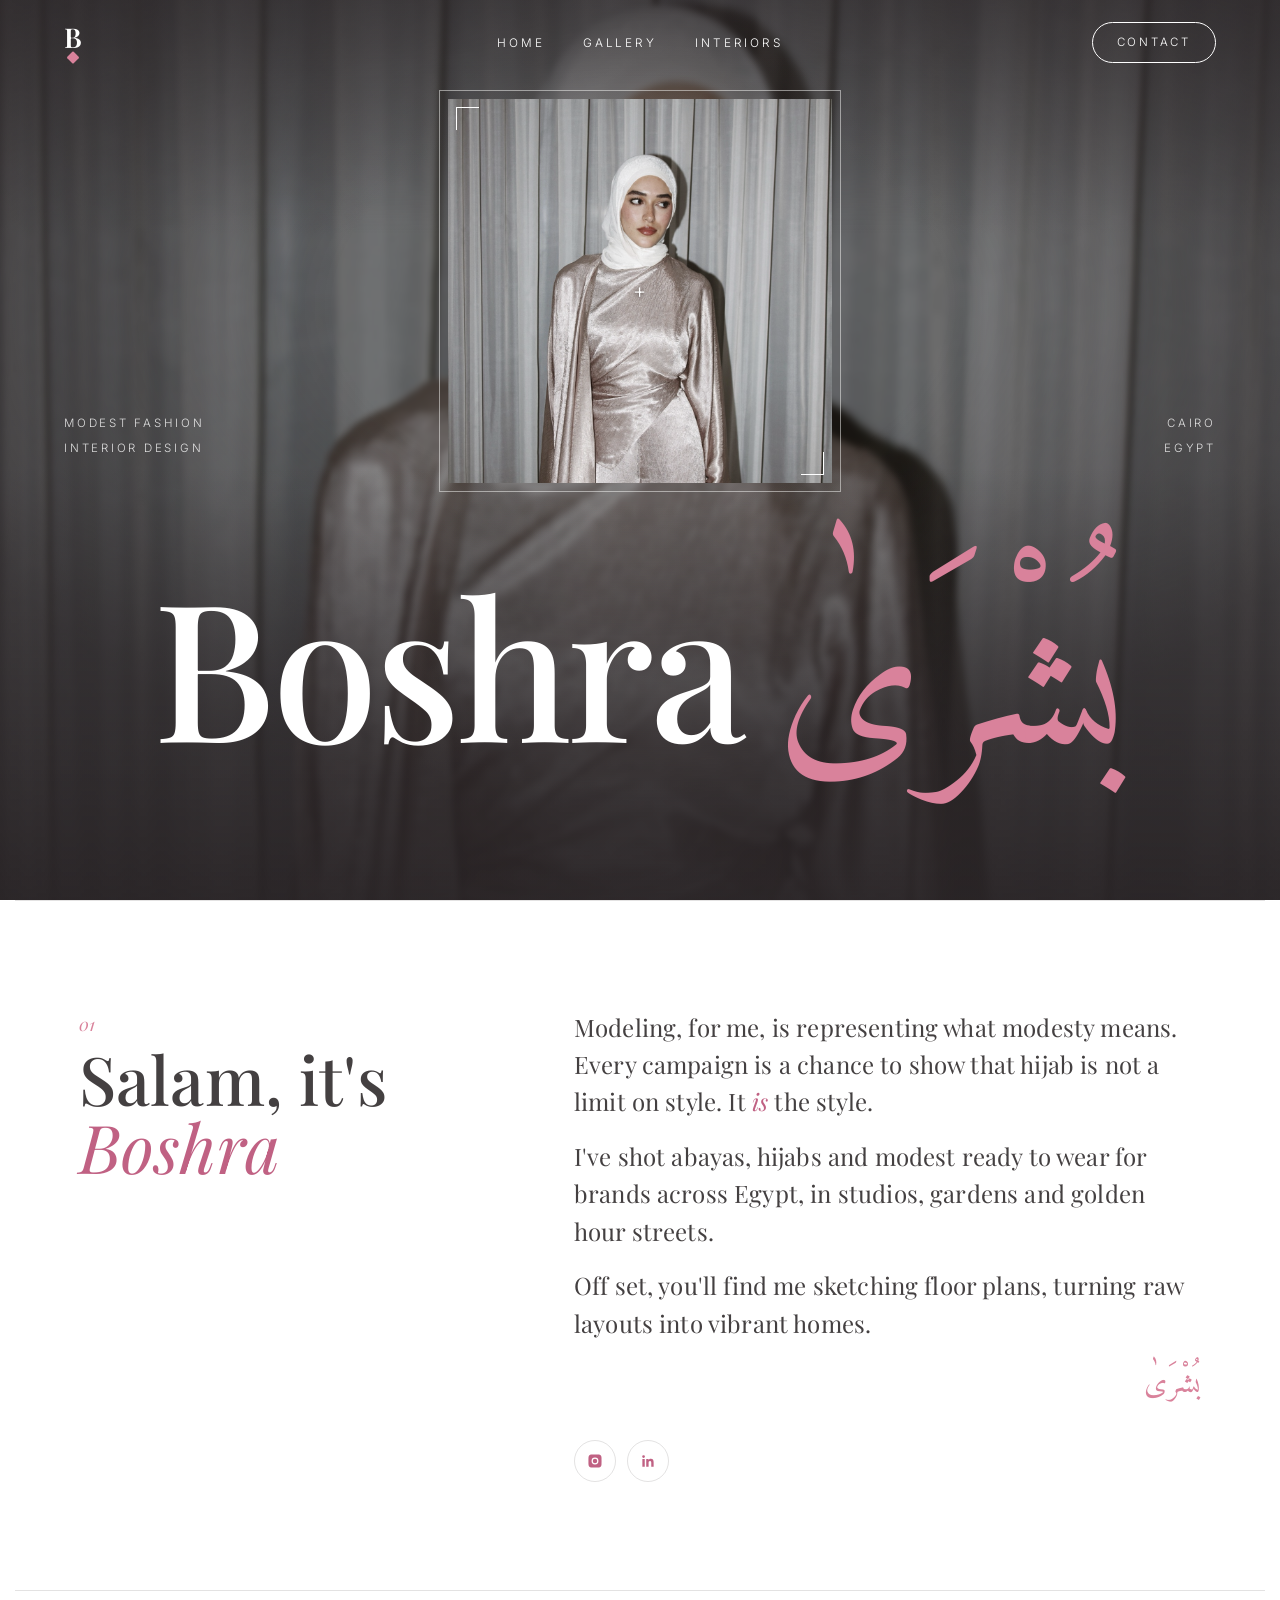
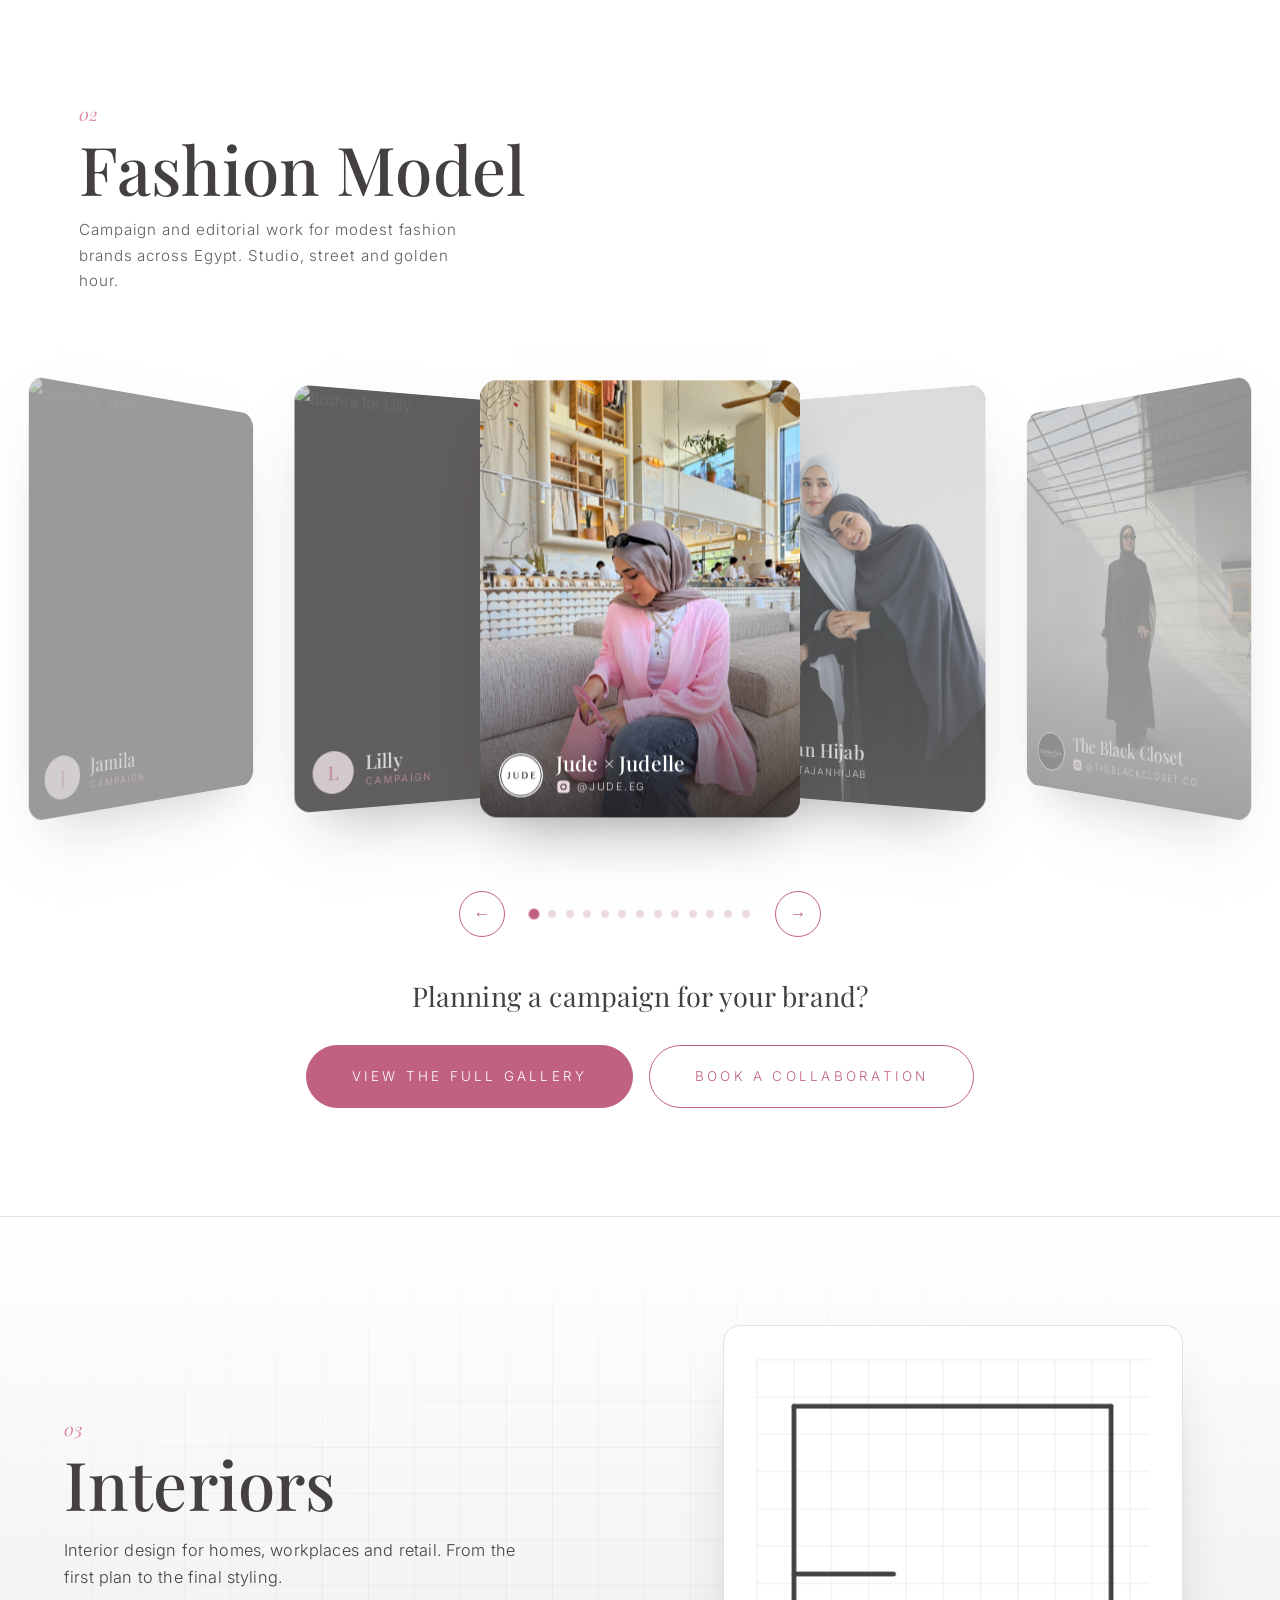
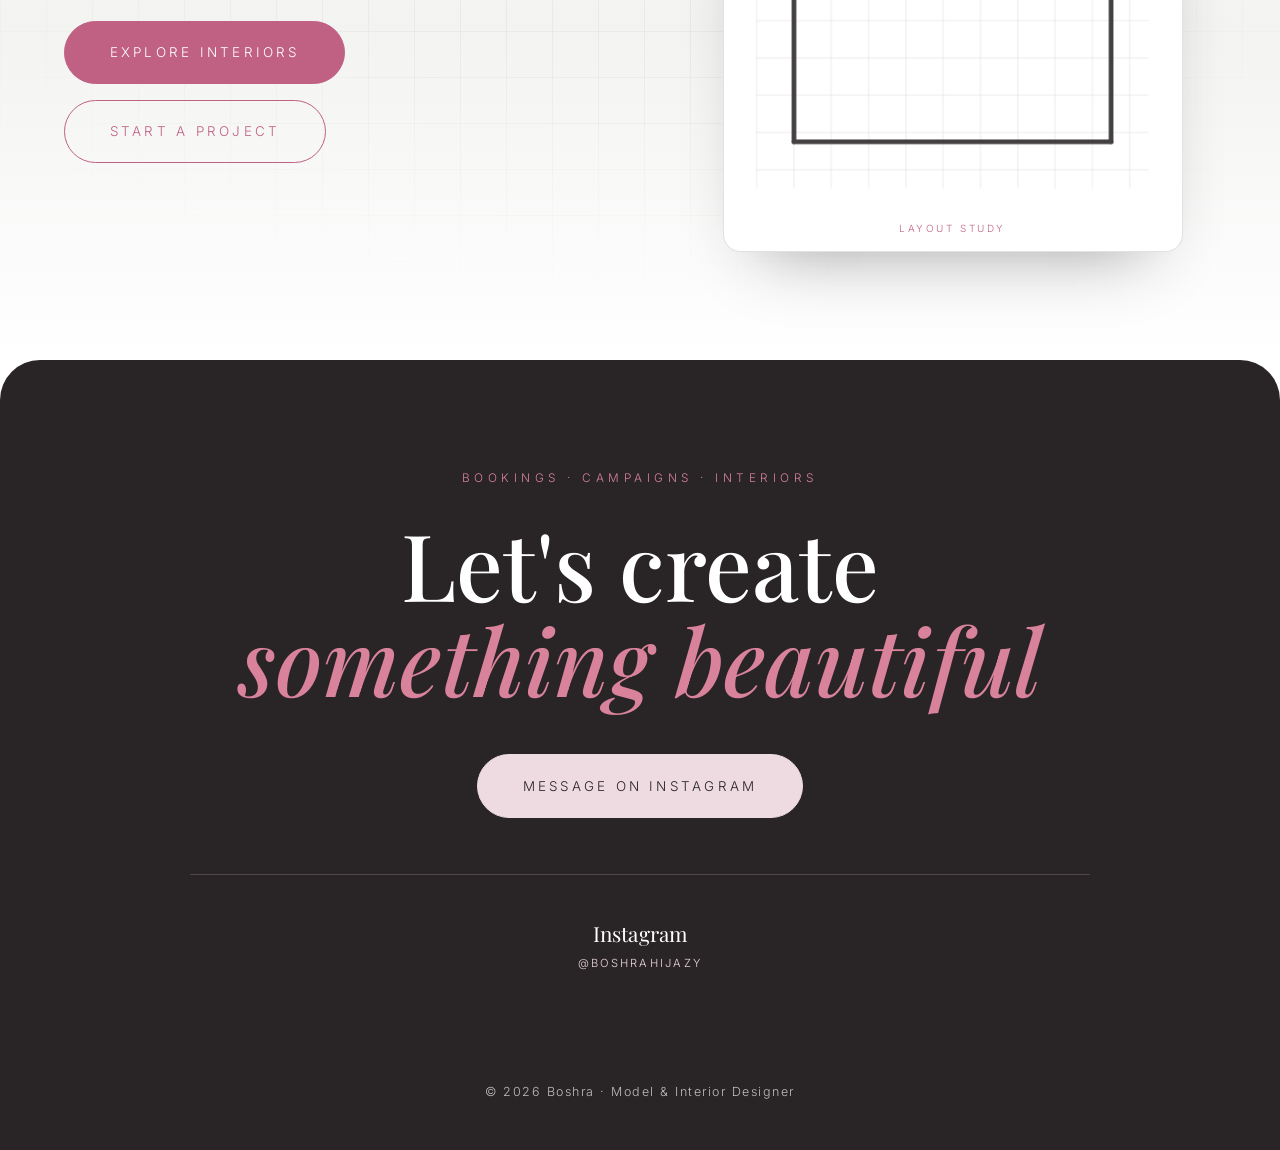
==== commit 5d3f88f5: "Gallery: encrypt the photos, blurred placeholders behind the password popup - Photos ship only as AE" ====
--- a/index.html
+++ b/index.html
@@ -13,13 +13,13 @@
   <meta name="twitter:card" content="summary_large_image" />
   <link rel="canonical" href="https://boshrabelal.com/" />
   <meta name="theme-color" content="#292426" />
-  <link rel="icon" href="/assets/favicon.svg?v=40" type="image/svg+xml" />
-  <link rel="apple-touch-icon" href="/assets/notion/dot-pink-tile.png?v=40" />
+  <link rel="icon" href="/assets/favicon.svg?v=41" type="image/svg+xml" />
+  <link rel="apple-touch-icon" href="/assets/notion/dot-pink-tile.png?v=41" />
   <link rel="preconnect" href="https://fonts.googleapis.com" />
   <link rel="preconnect" href="https://fonts.gstatic.com" crossorigin />
   <link href="https://fonts.googleapis.com/css2?family=Playfair+Display:ital,wght@0,400;0,500;0,600;1,400;1,500&family=Inter:wght@300;400;500&family=Amiri:ital@0;1&display=swap" rel="stylesheet" />
   <link rel="preload" as="image" href="/assets/img/studio-champagne.jpg" />
-  <link rel="stylesheet" href="/css/style.css?v=40" />
+  <link rel="stylesheet" href="/css/style.css?v=41" />
 </head>
 <body>
 
@@ -114,7 +114,7 @@
         <div class="carousel__stage" id="carouselStage">
 
           <article class="ccard" data-url="/gallery?b=jude">
-            <img class="ccard__photo" src="/assets/gallery/jude/01.jpg" alt="Boshra for Jude × Judelle" loading="lazy" />
+            <img class="ccard__photo" src="/assets/img/campaign/jude.jpg" alt="Boshra for Jude × Judelle" loading="lazy" />
             <div class="ccard__info">
               <span class="ccard__logo"><img src="/assets/img/brands/jude.jpg" alt="" loading="lazy" /></span>
               <h3>Jude × Judelle</h3>
@@ -123,7 +123,7 @@
           </article>
 
           <article class="ccard" data-url="/gallery?b=tajan">
-            <img class="ccard__photo" src="/assets/gallery/tajan/01.jpg" alt="Boshra for Tajan Hijab" loading="lazy" />
+            <img class="ccard__photo" src="/assets/img/campaign/tajan.jpg" alt="Boshra for Tajan Hijab" loading="lazy" />
             <div class="ccard__info">
               <span class="ccard__logo"><img src="/assets/img/brands/tajan.jpg" alt="" loading="lazy" /></span>
               <h3>Tajan Hijab</h3>
@@ -132,7 +132,7 @@
           </article>
 
           <article class="ccard" data-url="/gallery?b=blackcloset">
-            <img class="ccard__photo" src="/assets/gallery/blackcloset/01.jpg" alt="Boshra for The Black Closet" loading="lazy" />
+            <img class="ccard__photo" src="/assets/img/campaign/blackcloset.jpg" alt="Boshra for The Black Closet" loading="lazy" />
             <div class="ccard__info">
               <span class="ccard__logo"><img src="/assets/img/brands/blackcloset.jpg" alt="" loading="lazy" /></span>
               <h3>The Black Closet</h3>
@@ -141,7 +141,7 @@
           </article>
 
           <article class="ccard" data-url="/gallery?b=sumaya">
-            <img class="ccard__photo" src="/assets/gallery/sumaya/01.jpg" alt="Boshra for Sumaya Couture" loading="lazy" />
+            <img class="ccard__photo" src="/assets/img/campaign/sumaya.jpg" alt="Boshra for Sumaya Couture" loading="lazy" />
             <div class="ccard__info">
               <span class="ccard__logo"><img src="/assets/img/brands/sumaya.jpg" alt="" loading="lazy" /></span>
               <h3>Sumaya Couture</h3>
@@ -150,7 +150,7 @@
           </article>
 
           <article class="ccard" data-url="/gallery?b=bynusayba">
-            <img class="ccard__photo" src="/assets/gallery/bynusayba/01.jpg" alt="Boshra for By Nusayba" loading="lazy" />
+            <img class="ccard__photo" src="/assets/img/campaign/bynusayba.jpg" alt="Boshra for By Nusayba" loading="lazy" />
             <div class="ccard__info">
               <span class="ccard__logo"><img src="/assets/img/brands/bynusayba.jpg" alt="" loading="lazy" /></span>
               <h3>By Nusayba</h3>
@@ -159,7 +159,7 @@
           </article>
 
           <article class="ccard" data-url="/gallery?b=modesty">
-            <img class="ccard__photo" src="/assets/gallery/modesty/01.jpg" alt="Boshra for Modesty Abaya" loading="lazy" />
+            <img class="ccard__photo" src="/assets/img/campaign/modesty.jpg" alt="Boshra for Modesty Abaya" loading="lazy" />
             <div class="ccard__info">
               <span class="ccard__logo"><img src="/assets/img/brands/modesty.jpg" alt="" loading="lazy" /></span>
               <h3>Modesty Abaya</h3>
@@ -168,7 +168,7 @@
           </article>
 
           <article class="ccard" data-url="/gallery?b=hayaa">
-            <img class="ccard__photo" src="/assets/gallery/hayaa/01.jpg" alt="Boshra for Hayaa Fashion" loading="lazy" />
+            <img class="ccard__photo" src="/assets/img/campaign/hayaa.jpg" alt="Boshra for Hayaa Fashion" loading="lazy" />
             <div class="ccard__info">
               <span class="ccard__logo"><img src="/assets/img/brands/hayaa.jpg" alt="" loading="lazy" /></span>
               <h3>Hayaa Fashion</h3>
@@ -177,7 +177,7 @@
           </article>
 
           <article class="ccard" data-url="/gallery?b=sjaal">
-            <img class="ccard__photo" src="/assets/gallery/sjaal/01.jpg" alt="Boshra for Sjaal" loading="lazy" />
+            <img class="ccard__photo" src="/assets/img/campaign/sjaal.jpg" alt="Boshra for Sjaal" loading="lazy" />
             <div class="ccard__info">
               <span class="ccard__logo"><img src="/assets/img/brands/sjaal.jpg" alt="" loading="lazy" /></span>
               <h3>Sjaal</h3>
@@ -186,7 +186,7 @@
           </article>
 
           <article class="ccard" data-url="/gallery?b=ibriz">
-            <img class="ccard__photo" src="/assets/gallery/ibriz/01.jpg" alt="Boshra for Ibriz Abaya" loading="lazy" />
+            <img class="ccard__photo" src="/assets/img/campaign/ibriz.jpg" alt="Boshra for Ibriz Abaya" loading="lazy" />
             <div class="ccard__info">
               <span class="ccard__logo"><img src="/assets/img/brands/ibriz.jpg" alt="" loading="lazy" /></span>
               <h3>Ibriz Abaya</h3>
@@ -195,7 +195,7 @@
           </article>
 
           <article class="ccard" data-url="/gallery?b=qibla">
-            <img class="ccard__photo" src="/assets/gallery/qibla/01.jpg" alt="Boshra for Qibla" loading="lazy" />
+            <img class="ccard__photo" src="/assets/img/campaign/qibla.jpg" alt="Boshra for Qibla" loading="lazy" />
             <div class="ccard__info">
               <span class="ccard__logo"><img src="/assets/img/brands/qibla.jpg" alt="" loading="lazy" /></span>
               <h3>Qibla</h3>
@@ -204,7 +204,7 @@
           </article>
 
           <article class="ccard" data-url="/gallery?b=haize">
-            <img class="ccard__photo" src="/assets/gallery/haize/01.jpg" alt="Boshra for Haize the Lable" loading="lazy" />
+            <img class="ccard__photo" src="/assets/img/campaign/haize.jpg" alt="Boshra for Haize the Lable" loading="lazy" />
             <div class="ccard__info">
               <span class="ccard__logo ccard__logo--mono">H</span>
               <h3>Haize the Lable</h3>
@@ -213,7 +213,7 @@
           </article>
 
           <article class="ccard" data-url="/gallery?b=jamila">
-            <img class="ccard__photo" src="/assets/gallery/jamila/01.jpg" alt="Boshra for Jamila" loading="lazy" />
+            <img class="ccard__photo" src="/assets/img/campaign/jamila.jpg" alt="Boshra for Jamila" loading="lazy" />
             <div class="ccard__info">
               <span class="ccard__logo ccard__logo--mono">J</span>
               <h3>Jamila</h3>
@@ -222,7 +222,7 @@
           </article>
 
           <article class="ccard" data-url="/gallery?b=lilly">
-            <img class="ccard__photo" src="/assets/gallery/lilly/01.jpg" alt="Boshra for Lilly" loading="lazy" />
+            <img class="ccard__photo" src="/assets/img/campaign/lilly.jpg" alt="Boshra for Lilly" loading="lazy" />
             <div class="ccard__info">
               <span class="ccard__logo ccard__logo--mono">L</span>
               <h3>Lilly</h3>
@@ -293,6 +293,6 @@
     <p>© <span id="year"></span> Boshra · Model &amp; Interior Designer</p>
   </footer>
 
-  <script src="/js/main.js?v=40"></script>
+  <script src="/js/main.js?v=41"></script>
 </body>
 </html>
--- a/css/style.css
+++ b/css/style.css
@@ -67,8 +67,8 @@
 
 /* Gallery variant: a popup over the page instead of a full screen */
 .gate--modal {
-  background: rgba(41, 36, 38, 0.6);
-  -webkit-backdrop-filter: blur(16px); backdrop-filter: blur(16px);
+  background: rgba(41, 36, 38, 0.42);
+  -webkit-backdrop-filter: blur(3px); backdrop-filter: blur(3px);
 }
 .gate__card {
   width: min(440px, 100%);
@@ -90,9 +90,19 @@
   transition: color 0.3s;
 }
 .gate__back:hover { color: var(--cream); }
-/* while locked the photos are not on the page at all */
+.gate__note {
+  font-size: 0.86rem; line-height: 1.6; color: rgba(250, 250, 248, 0.72);
+  max-width: 30ch; margin-top: -0.4rem;
+}
+.gate__note a { color: var(--rose); text-decoration: none; border-bottom: 1px solid rgba(217, 130, 155, 0.5); }
+.gate__note a:hover { border-color: var(--rose); }
+.gate__input::placeholder { color: rgba(250, 250, 248, 0.28); letter-spacing: 0.1em; font-size: 0.9rem; }
+/* While locked the page only holds 24px blurred placeholders; the real photos are
+   encrypted files that js/gallery.js decrypts after the password. */
 body.is-locked { overflow: hidden; }
-.is-locked .ggrid, .is-locked .filter { visibility: hidden; }
+.gitem.is-locked { pointer-events: none; }
+.gitem.is-locked img { filter: blur(14px) saturate(0.9); transform: scale(1.12); }
+.gitem img { transition: filter 0.7s var(--ease), transform 0.7s var(--ease), opacity 0.4s; }
 .gate__ar {
   font-family: var(--arabic);
   font-size: clamp(2.6rem, 7vw, 4.5rem);
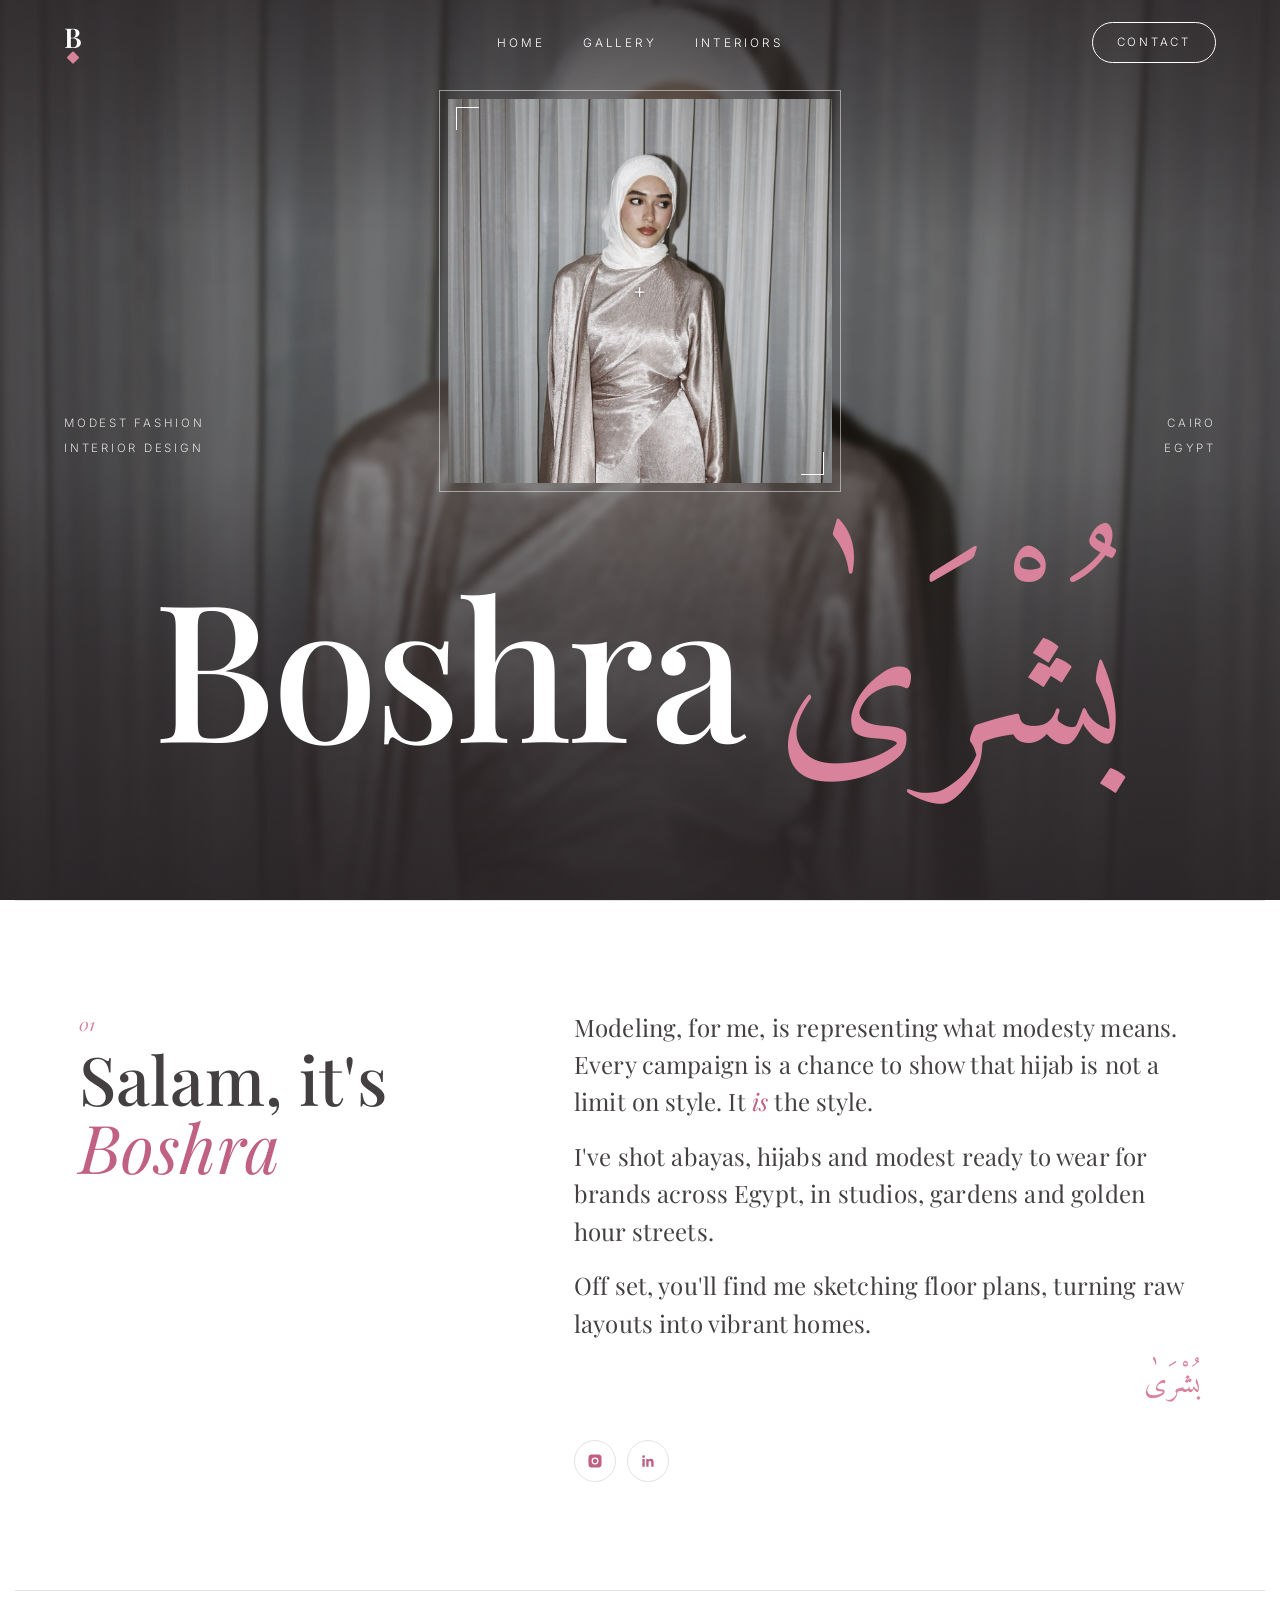
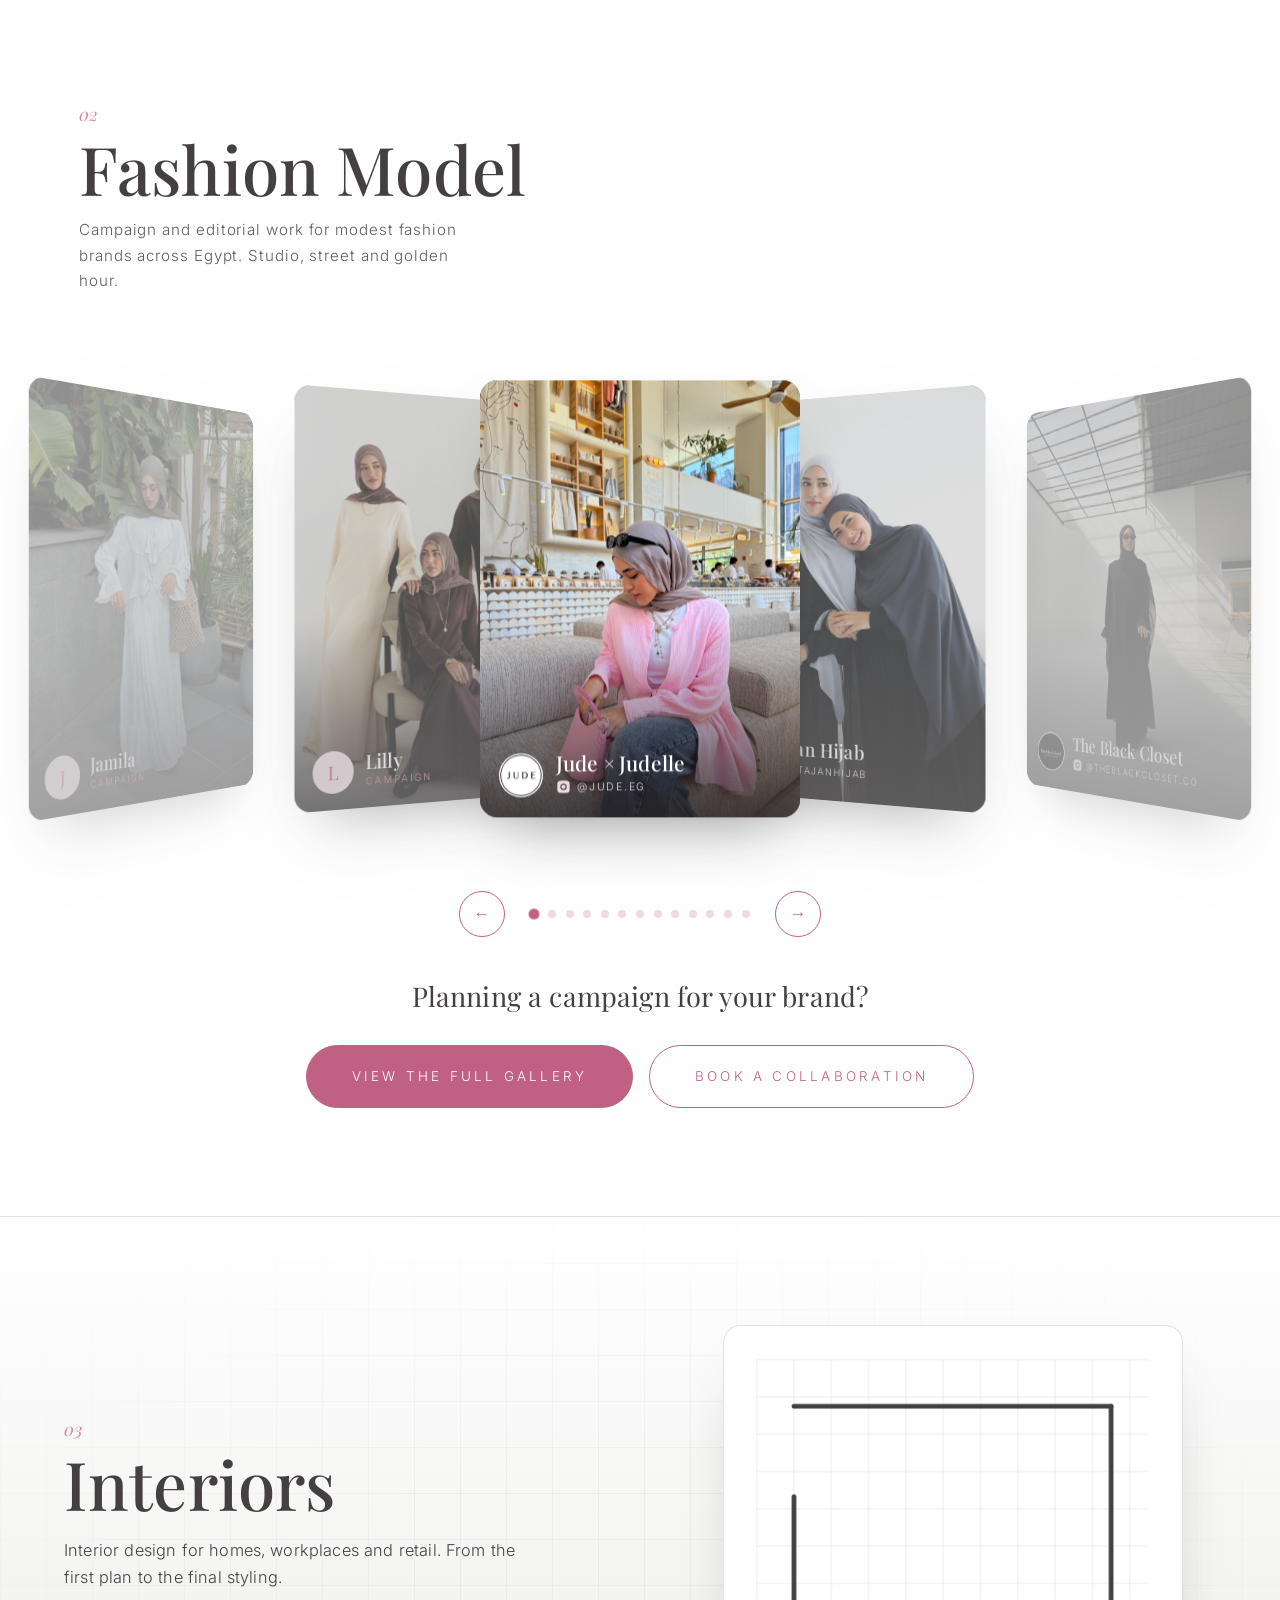
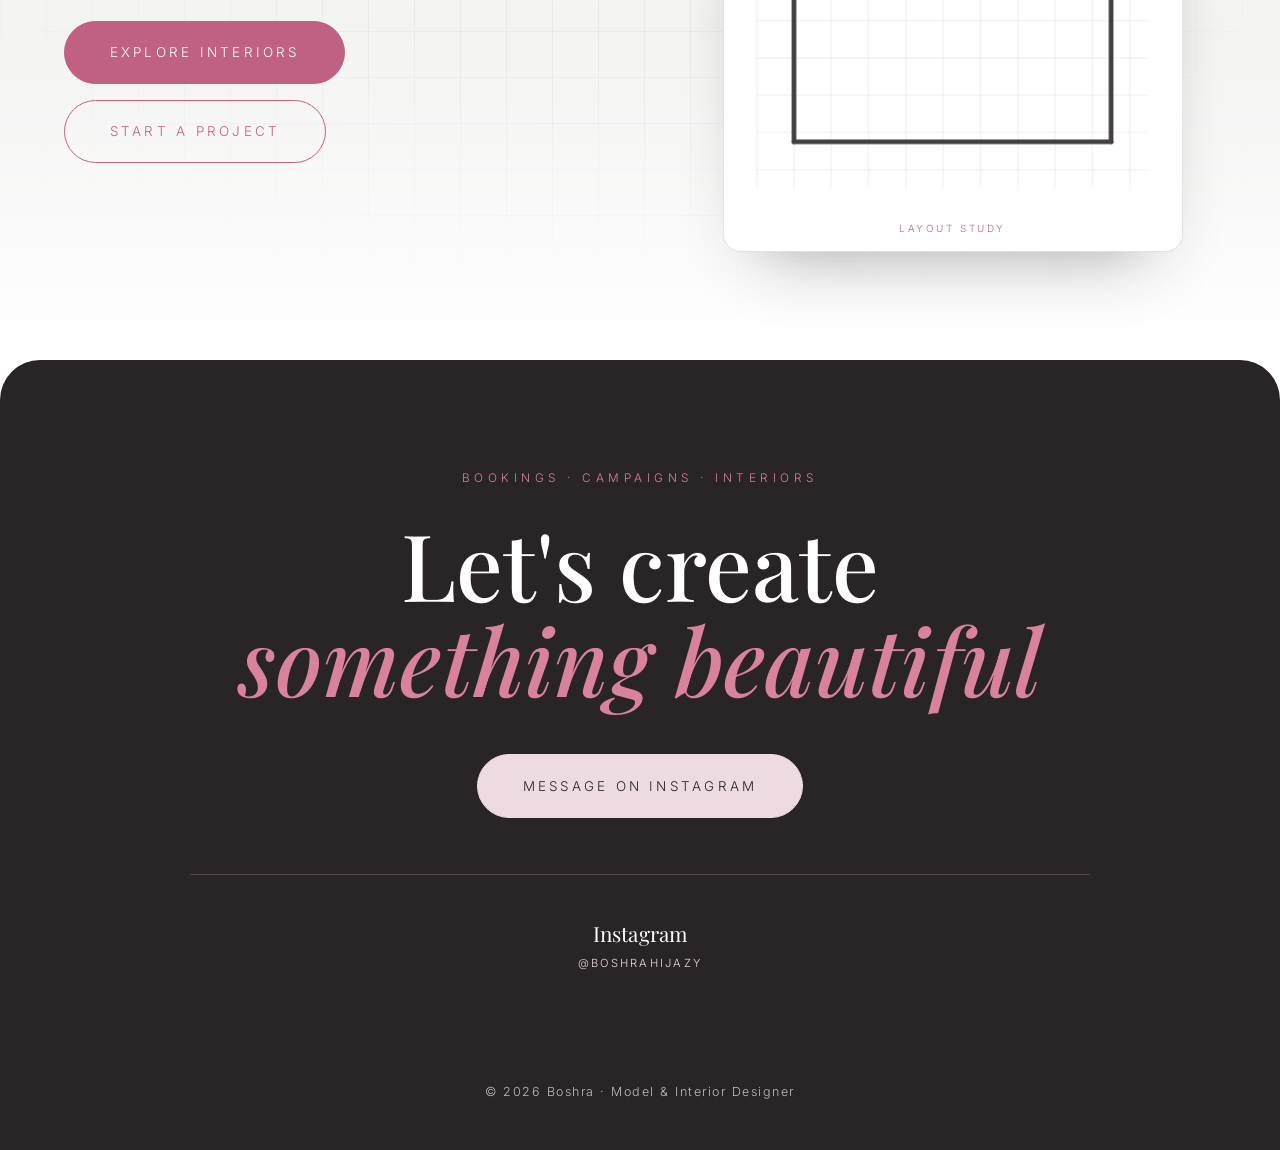
==== commit 7829ec15: "Fix stretched gallery tiles; remove the Foundations section from interiors - .gitem img gets height:" ====
--- a/index.html
+++ b/index.html
@@ -13,13 +13,13 @@
   <meta name="twitter:card" content="summary_large_image" />
   <link rel="canonical" href="https://boshrabelal.com/" />
   <meta name="theme-color" content="#292426" />
-  <link rel="icon" href="/assets/favicon.svg?v=41" type="image/svg+xml" />
-  <link rel="apple-touch-icon" href="/assets/notion/dot-pink-tile.png?v=41" />
+  <link rel="icon" href="/assets/favicon.svg?v=42" type="image/svg+xml" />
+  <link rel="apple-touch-icon" href="/assets/notion/dot-pink-tile.png?v=42" />
   <link rel="preconnect" href="https://fonts.googleapis.com" />
   <link rel="preconnect" href="https://fonts.gstatic.com" crossorigin />
   <link href="https://fonts.googleapis.com/css2?family=Playfair+Display:ital,wght@0,400;0,500;0,600;1,400;1,500&family=Inter:wght@300;400;500&family=Amiri:ital@0;1&display=swap" rel="stylesheet" />
   <link rel="preload" as="image" href="/assets/img/studio-champagne.jpg" />
-  <link rel="stylesheet" href="/css/style.css?v=41" />
+  <link rel="stylesheet" href="/css/style.css?v=42" />
 </head>
 <body>
 
@@ -293,6 +293,6 @@
     <p>© <span id="year"></span> Boshra · Model &amp; Interior Designer</p>
   </footer>
 
-  <script src="/js/main.js?v=41"></script>
+  <script src="/js/main.js?v=42"></script>
 </body>
 </html>
--- a/css/style.css
+++ b/css/style.css
@@ -816,7 +816,7 @@
   background: var(--cream-2);
 }
 .gitem img {
-  width: 100%; display: block;
+  width: 100%; height: auto; display: block;   /* height: auto beats the height attribute */
   transition: transform 0.7s var(--ease);
 }
 .gitem:hover img { transform: scale(1.05); }
@@ -1337,8 +1337,6 @@
 .walk__step h4 { font-family: var(--serif); font-weight: 500; font-size: 1.25rem; line-height: 1.25; margin-bottom: 0.3rem; }
 .walk__step p { font-size: 0.9rem; color: var(--chocolate); opacity: 0.85; max-width: 42ch; }
 
-.studies { border-top: 1px solid var(--line); }
-.studies .ggrid { columns: 4; }
 
 @media (max-width: 900px) {
   .walk__body { grid-template-columns: 1fr; gap: 1.2rem; }
@@ -1347,12 +1345,10 @@
   .walk__step { padding: 1.1rem 0 1.1rem 1.4rem; }
   .walk__step::before { top: calc(1.1rem + 0.45rem); }
   .walk__step:first-child::before { top: 0.85rem; }
-  .studies .ggrid { columns: 3; }
 }
 @media (max-width: 640px) {
   .walk__head { flex-wrap: wrap; }
   .walk__frame { aspect-ratio: 1 / 1; }
-  .studies .ggrid { columns: 2; }
 }
 
 /* ── Reveal on scroll ── */
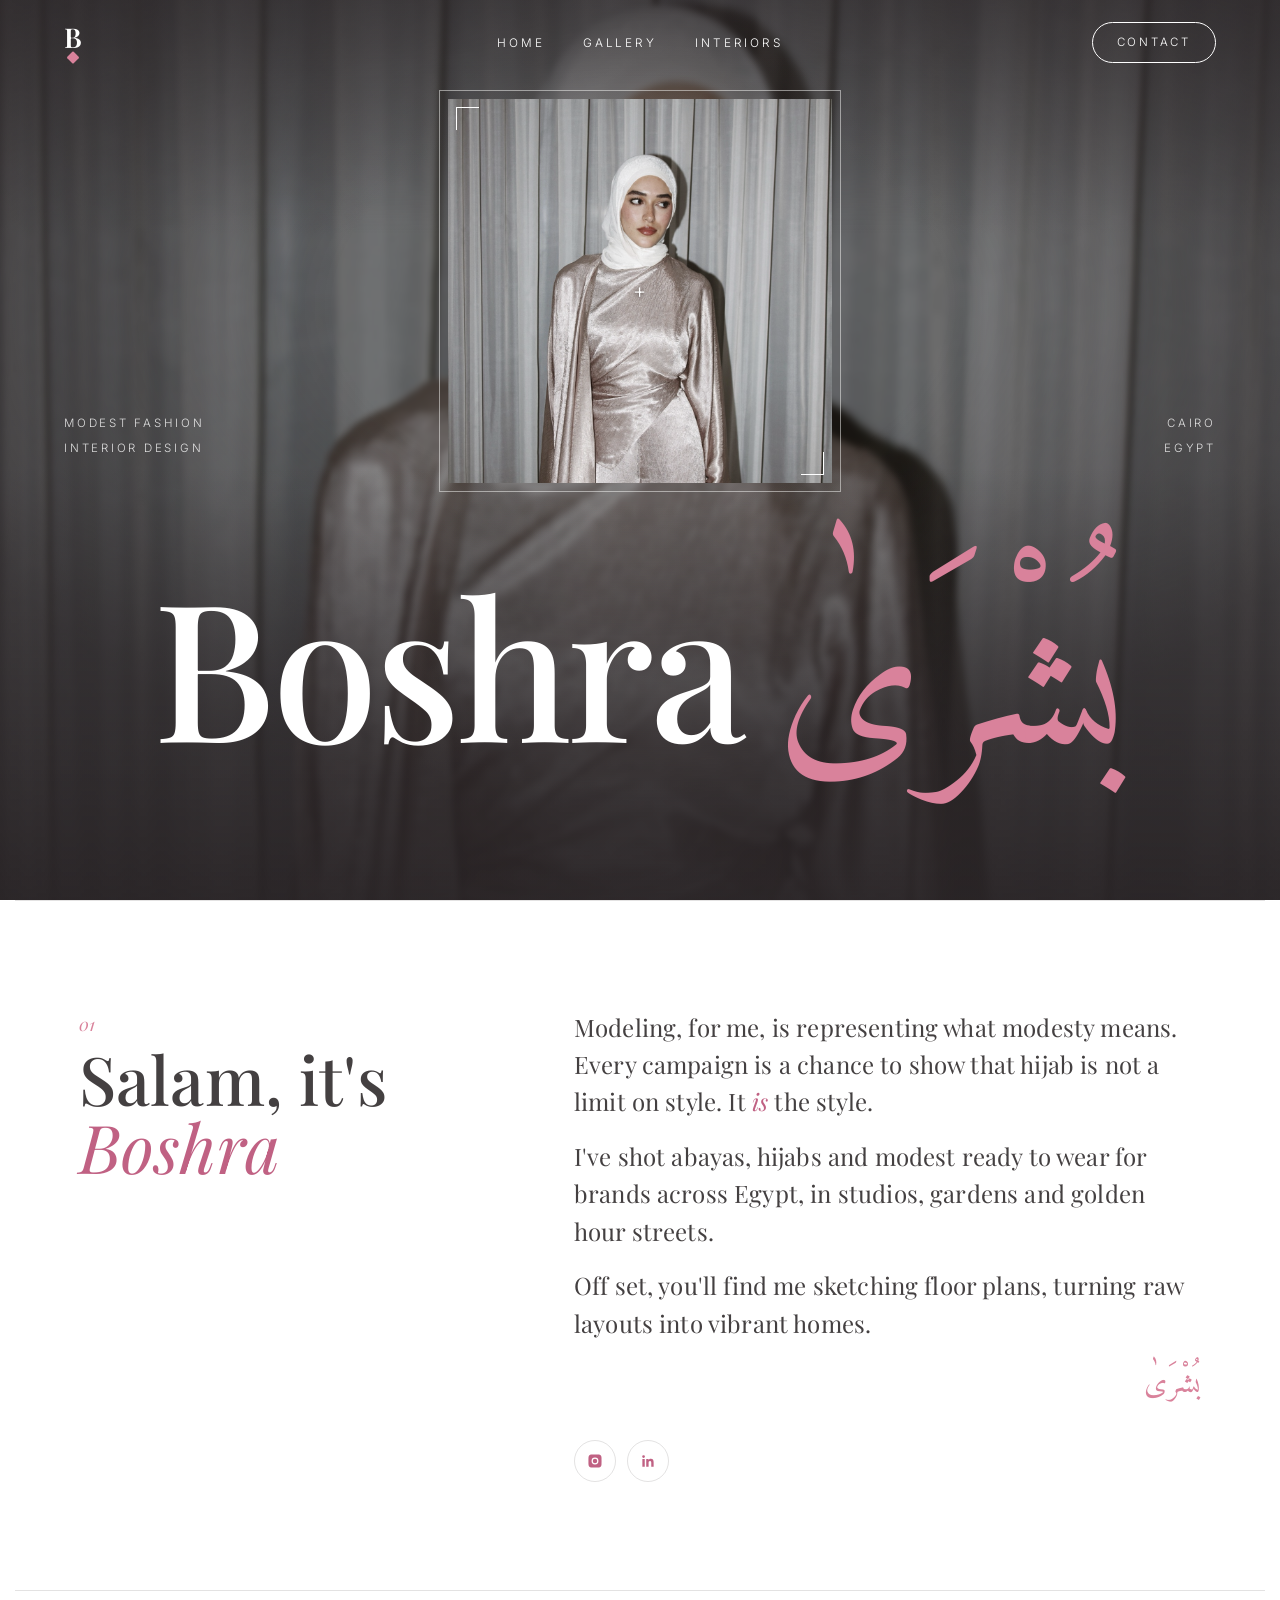
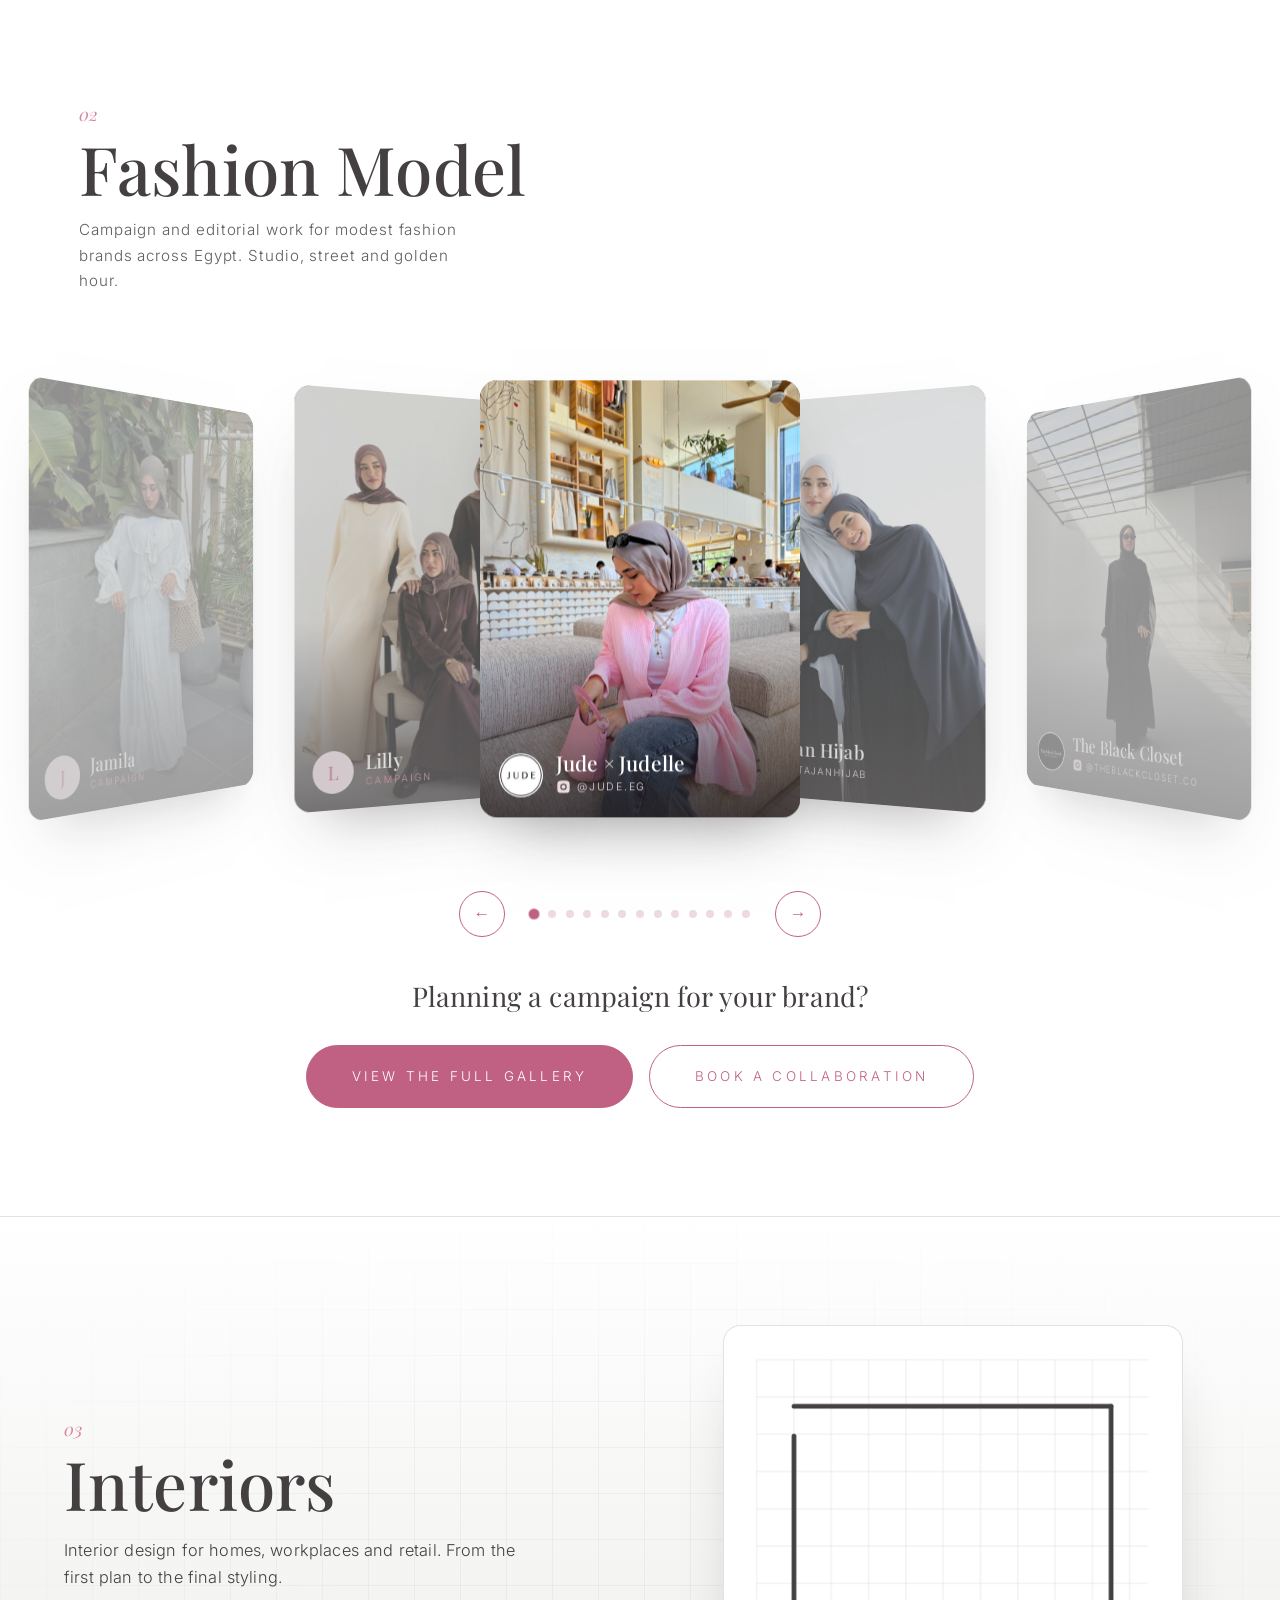
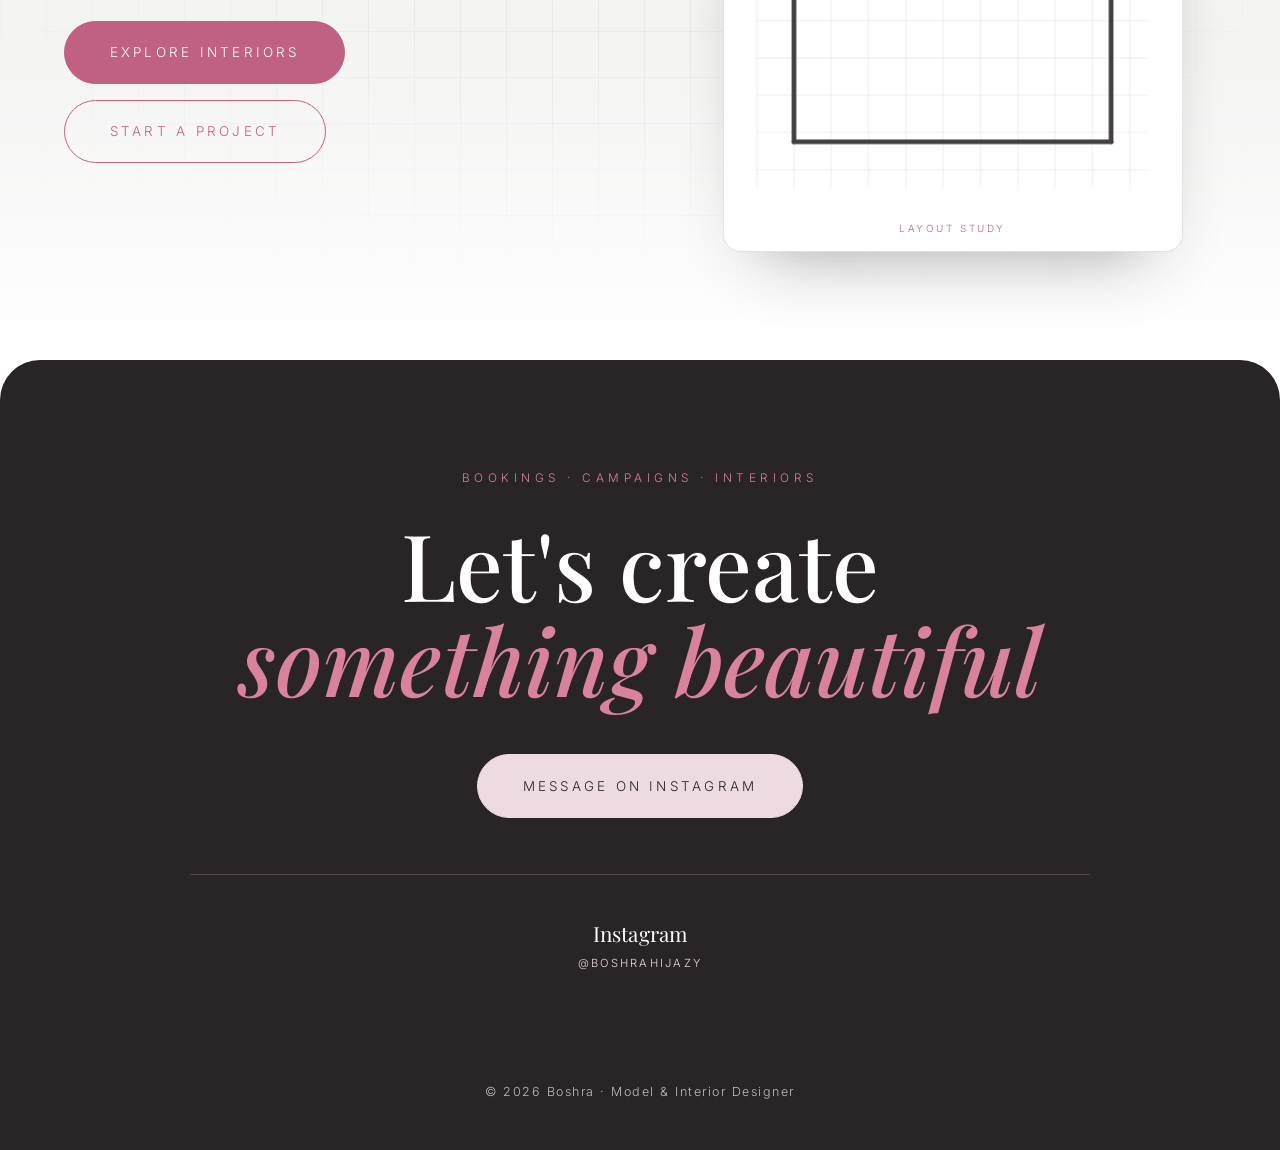
==== commit dc163747: "Remove the password popup; gallery photos are public again; bigger, faster mobile menu button - Gate" ====
--- a/index.html
+++ b/index.html
@@ -13,13 +13,13 @@
   <meta name="twitter:card" content="summary_large_image" />
   <link rel="canonical" href="https://boshrabelal.com/" />
   <meta name="theme-color" content="#292426" />
-  <link rel="icon" href="/assets/favicon.svg?v=42" type="image/svg+xml" />
-  <link rel="apple-touch-icon" href="/assets/notion/dot-pink-tile.png?v=42" />
+  <link rel="icon" href="/assets/favicon.svg?v=43" type="image/svg+xml" />
+  <link rel="apple-touch-icon" href="/assets/notion/dot-pink-tile.png?v=43" />
   <link rel="preconnect" href="https://fonts.googleapis.com" />
   <link rel="preconnect" href="https://fonts.gstatic.com" crossorigin />
   <link href="https://fonts.googleapis.com/css2?family=Playfair+Display:ital,wght@0,400;0,500;0,600;1,400;1,500&family=Inter:wght@300;400;500&family=Amiri:ital@0;1&display=swap" rel="stylesheet" />
   <link rel="preload" as="image" href="/assets/img/studio-champagne.jpg" />
-  <link rel="stylesheet" href="/css/style.css?v=42" />
+  <link rel="stylesheet" href="/css/style.css?v=43" />
 </head>
 <body>
 
@@ -114,7 +114,7 @@
         <div class="carousel__stage" id="carouselStage">
 
           <article class="ccard" data-url="/gallery?b=jude">
-            <img class="ccard__photo" src="/assets/img/campaign/jude.jpg" alt="Boshra for Jude × Judelle" loading="lazy" />
+            <img class="ccard__photo" src="/assets/gallery/jude/01.jpg" alt="Boshra for Jude × Judelle" loading="lazy" />
             <div class="ccard__info">
               <span class="ccard__logo"><img src="/assets/img/brands/jude.jpg" alt="" loading="lazy" /></span>
               <h3>Jude × Judelle</h3>
@@ -123,7 +123,7 @@
           </article>
 
           <article class="ccard" data-url="/gallery?b=tajan">
-            <img class="ccard__photo" src="/assets/img/campaign/tajan.jpg" alt="Boshra for Tajan Hijab" loading="lazy" />
+            <img class="ccard__photo" src="/assets/gallery/tajan/01.jpg" alt="Boshra for Tajan Hijab" loading="lazy" />
             <div class="ccard__info">
               <span class="ccard__logo"><img src="/assets/img/brands/tajan.jpg" alt="" loading="lazy" /></span>
               <h3>Tajan Hijab</h3>
@@ -132,7 +132,7 @@
           </article>
 
           <article class="ccard" data-url="/gallery?b=blackcloset">
-            <img class="ccard__photo" src="/assets/img/campaign/blackcloset.jpg" alt="Boshra for The Black Closet" loading="lazy" />
+            <img class="ccard__photo" src="/assets/gallery/blackcloset/01.jpg" alt="Boshra for The Black Closet" loading="lazy" />
             <div class="ccard__info">
               <span class="ccard__logo"><img src="/assets/img/brands/blackcloset.jpg" alt="" loading="lazy" /></span>
               <h3>The Black Closet</h3>
@@ -141,7 +141,7 @@
           </article>
 
           <article class="ccard" data-url="/gallery?b=sumaya">
-            <img class="ccard__photo" src="/assets/img/campaign/sumaya.jpg" alt="Boshra for Sumaya Couture" loading="lazy" />
+            <img class="ccard__photo" src="/assets/gallery/sumaya/01.jpg" alt="Boshra for Sumaya Couture" loading="lazy" />
             <div class="ccard__info">
               <span class="ccard__logo"><img src="/assets/img/brands/sumaya.jpg" alt="" loading="lazy" /></span>
               <h3>Sumaya Couture</h3>
@@ -150,7 +150,7 @@
           </article>
 
           <article class="ccard" data-url="/gallery?b=bynusayba">
-            <img class="ccard__photo" src="/assets/img/campaign/bynusayba.jpg" alt="Boshra for By Nusayba" loading="lazy" />
+            <img class="ccard__photo" src="/assets/gallery/bynusayba/01.jpg" alt="Boshra for By Nusayba" loading="lazy" />
             <div class="ccard__info">
               <span class="ccard__logo"><img src="/assets/img/brands/bynusayba.jpg" alt="" loading="lazy" /></span>
               <h3>By Nusayba</h3>
@@ -159,7 +159,7 @@
           </article>
 
           <article class="ccard" data-url="/gallery?b=modesty">
-            <img class="ccard__photo" src="/assets/img/campaign/modesty.jpg" alt="Boshra for Modesty Abaya" loading="lazy" />
+            <img class="ccard__photo" src="/assets/gallery/modesty/01.jpg" alt="Boshra for Modesty Abaya" loading="lazy" />
             <div class="ccard__info">
               <span class="ccard__logo"><img src="/assets/img/brands/modesty.jpg" alt="" loading="lazy" /></span>
               <h3>Modesty Abaya</h3>
@@ -168,7 +168,7 @@
           </article>
 
           <article class="ccard" data-url="/gallery?b=hayaa">
-            <img class="ccard__photo" src="/assets/img/campaign/hayaa.jpg" alt="Boshra for Hayaa Fashion" loading="lazy" />
+            <img class="ccard__photo" src="/assets/gallery/hayaa/01.jpg" alt="Boshra for Hayaa Fashion" loading="lazy" />
             <div class="ccard__info">
               <span class="ccard__logo"><img src="/assets/img/brands/hayaa.jpg" alt="" loading="lazy" /></span>
               <h3>Hayaa Fashion</h3>
@@ -177,7 +177,7 @@
           </article>
 
           <article class="ccard" data-url="/gallery?b=sjaal">
-            <img class="ccard__photo" src="/assets/img/campaign/sjaal.jpg" alt="Boshra for Sjaal" loading="lazy" />
+            <img class="ccard__photo" src="/assets/gallery/sjaal/01.jpg" alt="Boshra for Sjaal" loading="lazy" />
             <div class="ccard__info">
               <span class="ccard__logo"><img src="/assets/img/brands/sjaal.jpg" alt="" loading="lazy" /></span>
               <h3>Sjaal</h3>
@@ -186,7 +186,7 @@
           </article>
 
           <article class="ccard" data-url="/gallery?b=ibriz">
-            <img class="ccard__photo" src="/assets/img/campaign/ibriz.jpg" alt="Boshra for Ibriz Abaya" loading="lazy" />
+            <img class="ccard__photo" src="/assets/gallery/ibriz/01.jpg" alt="Boshra for Ibriz Abaya" loading="lazy" />
             <div class="ccard__info">
               <span class="ccard__logo"><img src="/assets/img/brands/ibriz.jpg" alt="" loading="lazy" /></span>
               <h3>Ibriz Abaya</h3>
@@ -195,7 +195,7 @@
           </article>
 
           <article class="ccard" data-url="/gallery?b=qibla">
-            <img class="ccard__photo" src="/assets/img/campaign/qibla.jpg" alt="Boshra for Qibla" loading="lazy" />
+            <img class="ccard__photo" src="/assets/gallery/qibla/01.jpg" alt="Boshra for Qibla" loading="lazy" />
             <div class="ccard__info">
               <span class="ccard__logo"><img src="/assets/img/brands/qibla.jpg" alt="" loading="lazy" /></span>
               <h3>Qibla</h3>
@@ -204,7 +204,7 @@
           </article>
 
           <article class="ccard" data-url="/gallery?b=haize">
-            <img class="ccard__photo" src="/assets/img/campaign/haize.jpg" alt="Boshra for Haize the Lable" loading="lazy" />
+            <img class="ccard__photo" src="/assets/gallery/haize/01.jpg" alt="Boshra for Haize the Lable" loading="lazy" />
             <div class="ccard__info">
               <span class="ccard__logo ccard__logo--mono">H</span>
               <h3>Haize the Lable</h3>
@@ -213,7 +213,7 @@
           </article>
 
           <article class="ccard" data-url="/gallery?b=jamila">
-            <img class="ccard__photo" src="/assets/img/campaign/jamila.jpg" alt="Boshra for Jamila" loading="lazy" />
+            <img class="ccard__photo" src="/assets/gallery/jamila/01.jpg" alt="Boshra for Jamila" loading="lazy" />
             <div class="ccard__info">
               <span class="ccard__logo ccard__logo--mono">J</span>
               <h3>Jamila</h3>
@@ -222,7 +222,7 @@
           </article>
 
           <article class="ccard" data-url="/gallery?b=lilly">
-            <img class="ccard__photo" src="/assets/img/campaign/lilly.jpg" alt="Boshra for Lilly" loading="lazy" />
+            <img class="ccard__photo" src="/assets/gallery/lilly/01.jpg" alt="Boshra for Lilly" loading="lazy" />
             <div class="ccard__info">
               <span class="ccard__logo ccard__logo--mono">L</span>
               <h3>Lilly</h3>
@@ -293,6 +293,6 @@
     <p>© <span id="year"></span> Boshra · Model &amp; Interior Designer</p>
   </footer>
 
-  <script src="/js/main.js?v=42"></script>
+  <script src="/js/main.js?v=43"></script>
 </body>
 </html>
--- a/css/style.css
+++ b/css/style.css
@@ -52,100 +52,6 @@
   border-radius: 2px;
 }
 .header:not(.is-scrolled) :focus-visible { outline-color: var(--cream); }
-
-/* ── Password gate ── */
-.gate {
-  position: fixed; inset: 0; z-index: 1200;
-  background: var(--plum);
-  display: flex; flex-direction: column;
-  align-items: center; justify-content: center;
-  gap: 1.2rem;
-  padding: 2rem;
-  transition: opacity 0.8s var(--ease), visibility 0.8s;
-}
-.gate.is-open { opacity: 0; visibility: hidden; }
-
-/* Gallery variant: a popup over the page instead of a full screen */
-.gate--modal {
-  background: rgba(41, 36, 38, 0.42);
-  -webkit-backdrop-filter: blur(3px); backdrop-filter: blur(3px);
-}
-.gate__card {
-  width: min(440px, 100%);
-  background: var(--plum);
-  border-radius: 24px;
-  padding: clamp(2.2rem, 5vw, 3.2rem) clamp(1.6rem, 5vw, 3rem);
-  display: flex; flex-direction: column; align-items: center; gap: 1.2rem;
-  text-align: center;
-  box-shadow: 0 30px 80px rgba(0, 0, 0, 0.35);
-  animation: gate-in 0.6s var(--ease) both;
-}
-@keyframes gate-in {
-  from { opacity: 0; transform: translateY(14px) scale(0.98); }
-  to   { opacity: 1; transform: none; }
-}
-.gate__back {
-  font-size: 0.7rem; letter-spacing: 0.22em; text-transform: uppercase;
-  color: rgba(250, 250, 248, 0.55); text-decoration: none;
-  transition: color 0.3s;
-}
-.gate__back:hover { color: var(--cream); }
-.gate__note {
-  font-size: 0.86rem; line-height: 1.6; color: rgba(250, 250, 248, 0.72);
-  max-width: 30ch; margin-top: -0.4rem;
-}
-.gate__note a { color: var(--rose); text-decoration: none; border-bottom: 1px solid rgba(217, 130, 155, 0.5); }
-.gate__note a:hover { border-color: var(--rose); }
-.gate__input::placeholder { color: rgba(250, 250, 248, 0.28); letter-spacing: 0.1em; font-size: 0.9rem; }
-/* While locked the page only holds 24px blurred placeholders; the real photos are
-   encrypted files that js/gallery.js decrypts after the password. */
-body.is-locked { overflow: hidden; }
-.gitem.is-locked { pointer-events: none; }
-.gitem.is-locked img { filter: blur(14px) saturate(0.9); transform: scale(1.12); }
-.gitem img { transition: filter 0.7s var(--ease), transform 0.7s var(--ease), opacity 0.4s; }
-.gate__ar {
-  font-family: var(--arabic);
-  font-size: clamp(2.6rem, 7vw, 4.5rem);
-  color: var(--blush);
-}
-.gate__label {
-  font-size: 0.72rem; letter-spacing: 0.3em; text-transform: uppercase;
-  color: var(--rose);
-}
-.gate__form { display: flex; align-items: center; gap: 0.9rem; }
-.gate__input {
-  width: min(220px, 60vw);
-  background: none; border: none;
-  border-bottom: 1px solid rgba(250, 250, 248, 0.4);
-  color: var(--cream);
-  font-family: var(--sans); font-size: 1.4rem; letter-spacing: 0.6em;
-  text-align: center;
-  padding: 0.5rem 0;
-  outline: none;
-  transition: border-color 0.3s;
-}
-.gate__input:focus { border-color: var(--rose); }
-.gate__btn {
-  width: 48px; height: 48px;
-  border-radius: 50%;
-  border: 1px solid var(--rose);
-  background: none; color: var(--rose);
-  font-size: 1.1rem; cursor: pointer;
-  transition: background 0.3s, color 0.3s;
-}
-.gate__btn:hover { background: var(--rose); color: var(--plum); }
-.gate__error {
-  min-height: 1.2em;
-  font-size: 0.78rem; letter-spacing: 0.14em;
-  color: var(--rose);
-}
-.gate.is-wrong .gate__form { animation: shake 0.45s var(--ease); }
-@keyframes shake {
-  0%, 100% { transform: translateX(0); }
-  25% { transform: translateX(-9px); }
-  55% { transform: translateX(7px); }
-  80% { transform: translateX(-4px); }
-}
 
 /* ── Preloader ── */
 .preloader {
@@ -1399,7 +1305,7 @@
     /* Closed: fully hidden and non-interactive */
     opacity: 0; visibility: hidden;
     transform: translateY(-8px);
-    transition: opacity 0.35s var(--ease), transform 0.35s var(--ease), visibility 0.35s;
+    transition: opacity 0.22s var(--ease), transform 0.22s var(--ease), visibility 0.22s;
   }
   .header__nav.is-open {
     opacity: 1; visibility: visible;
@@ -1419,22 +1325,28 @@
   .header__nav a[aria-current="page"] { color: var(--burgundy); }
   .nav__contact { display: block; }
   .header__burger {
-    display: flex; flex-direction: column; gap: 6px;
+    display: flex; flex-direction: column; justify-content: center; align-items: center; gap: 7px;
     background: none; border: none; cursor: pointer;
     justify-self: end;
+    /* a full 48px tap target; the lines stay 26px wide */
+    width: 48px; height: 48px; margin-right: -0.6rem; padding: 0;
+    border-radius: 50%;
     /* z-index needs a position, otherwise the open overlay paints over
        the close button and taps land on the menu underneath */
     position: relative; z-index: 10;
-    padding: 0.4rem;
     color: inherit; /* buttons don't inherit color by default */
-  }
+    touch-action: manipulation;              /* no double-tap zoom delay */
+    -webkit-tap-highlight-color: transparent;
+    transition: background 0.2s;
+  }
+  .header__burger:active { background: rgba(68, 64, 65, 0.08); }
   .header__burger span {
-    width: 26px; height: 1.5px; background: currentColor;
-    transition: transform 0.4s var(--ease);
+    width: 26px; height: 2px; background: currentColor; border-radius: 2px;
+    transition: transform 0.25s var(--ease);
   }
   .header__burger.is-open span { background: var(--chocolate); }
-  .header__burger.is-open span:first-child { transform: translateY(3.75px) rotate(45deg); }
-  .header__burger.is-open span:last-child { transform: translateY(-3.75px) rotate(-45deg); }
+  .header__burger.is-open span:first-child { transform: translateY(4.5px) rotate(45deg); }
+  .header__burger.is-open span:last-child { transform: translateY(-4.5px) rotate(-45deg); }
 }
 
 @media (max-width: 640px) {
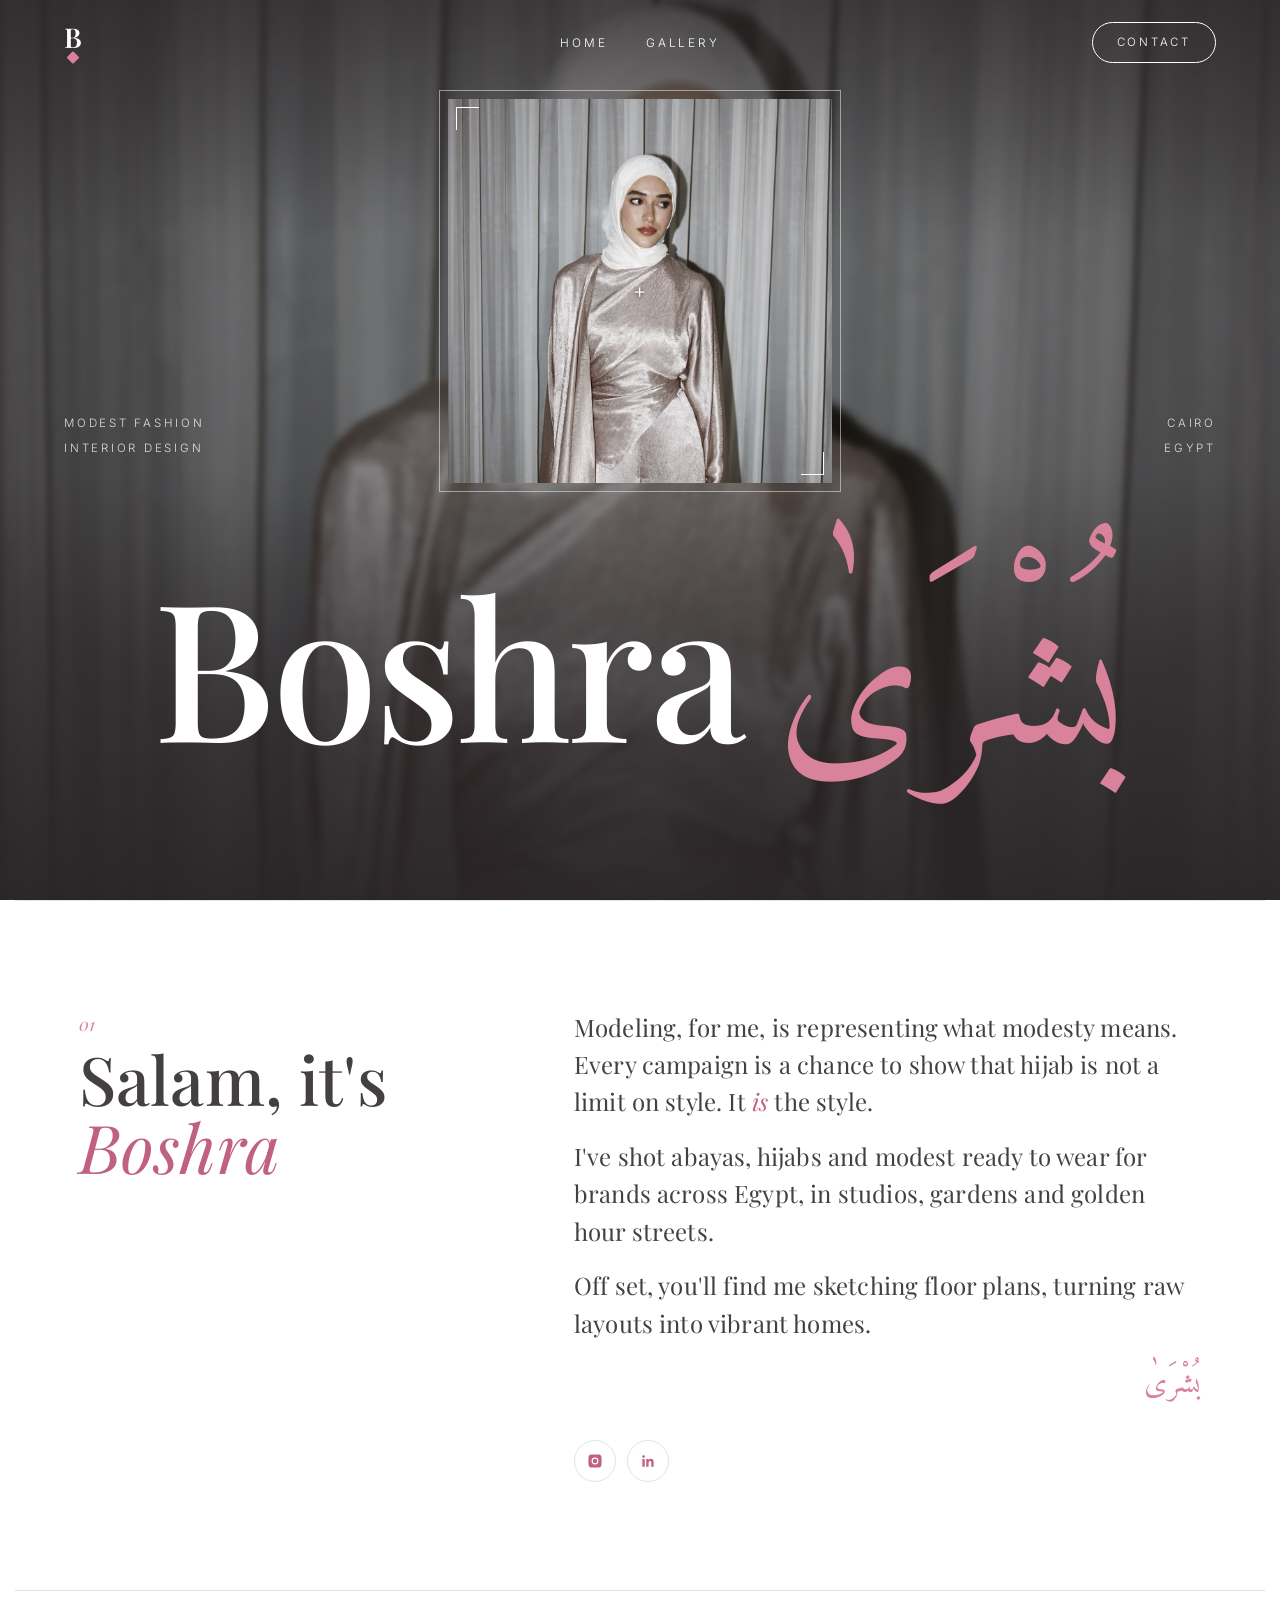
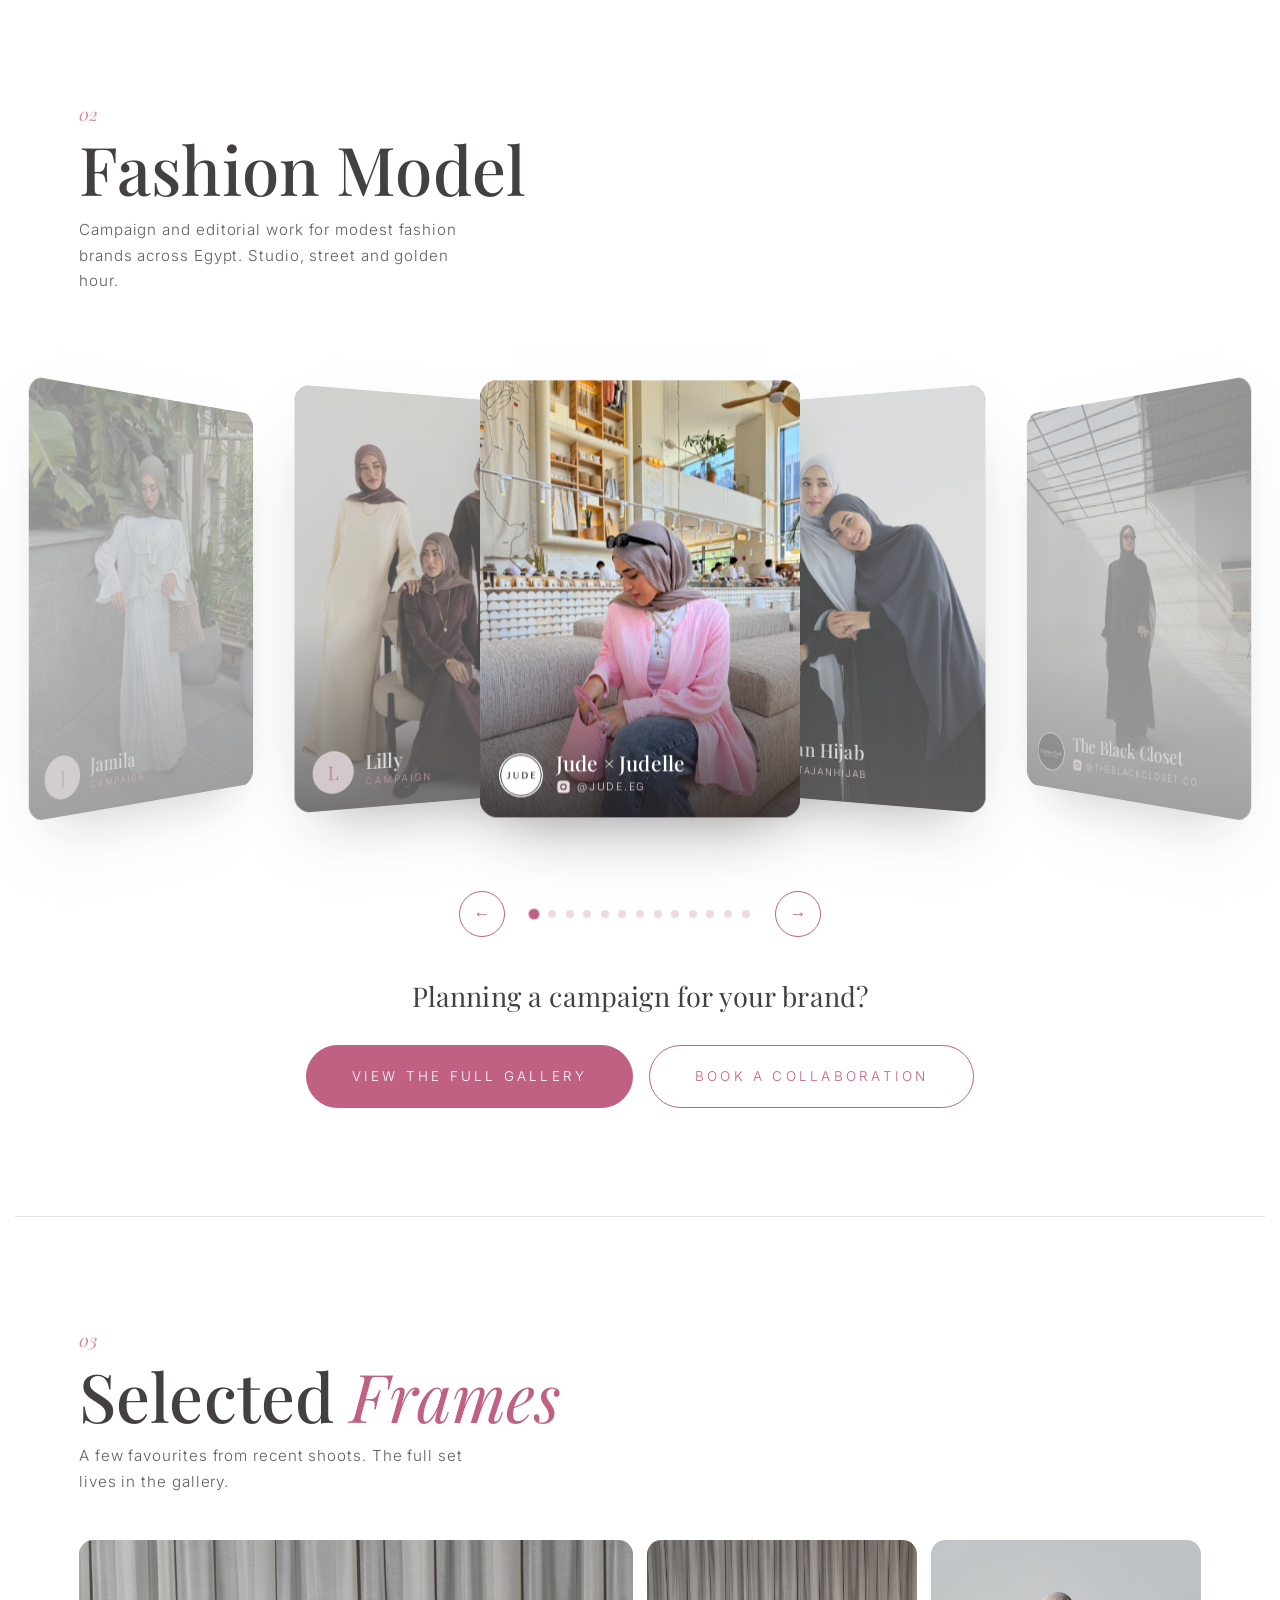
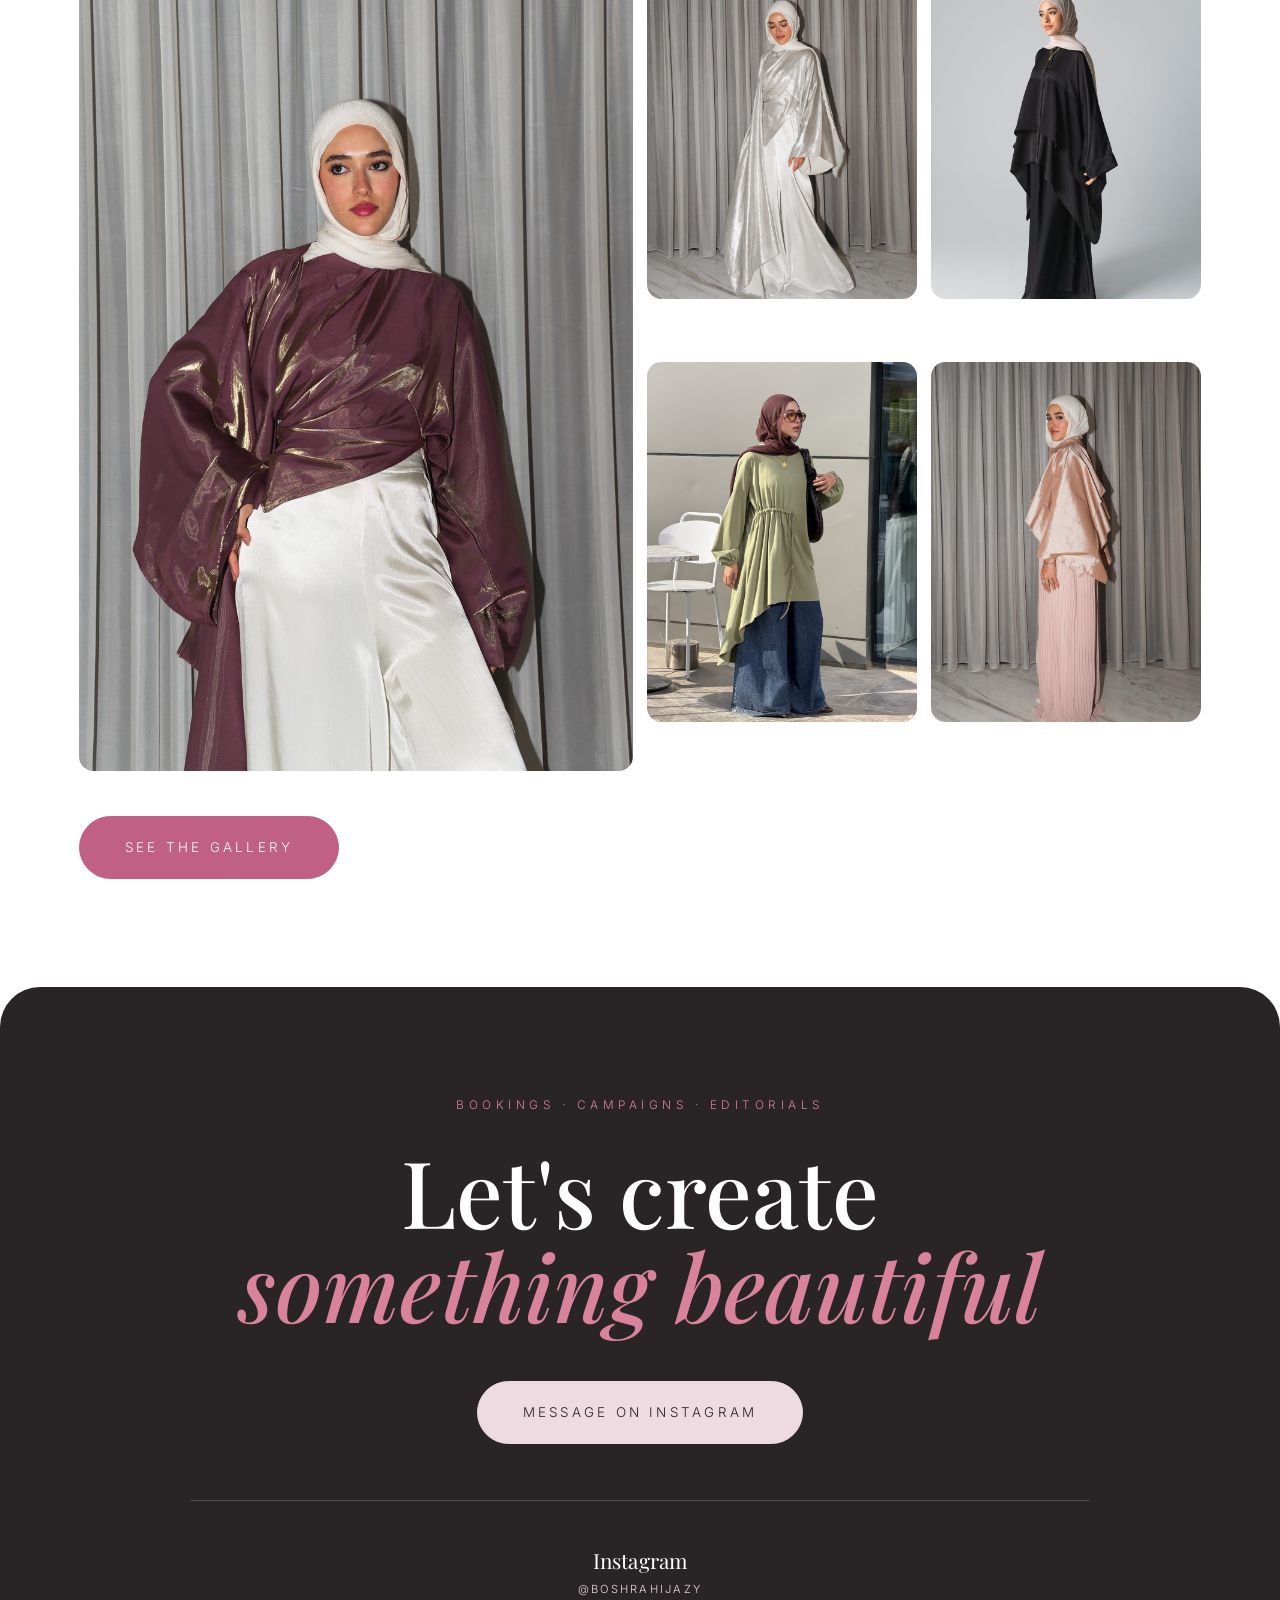
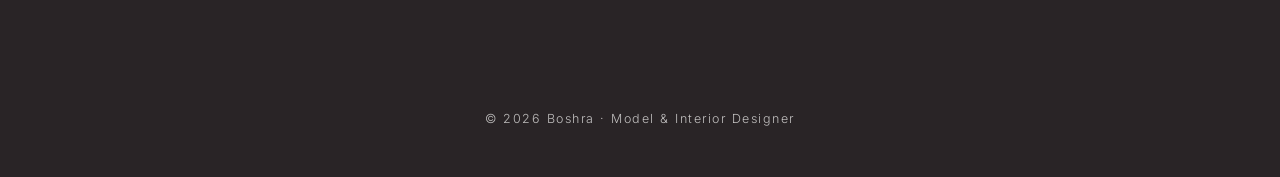
==== commit b4b7dc2e: "Add 35 new photos to the gallery; hide interiors for now; Selected Frames as home 03 - Ibriz Abaya c" ====
--- a/index.html
+++ b/index.html
@@ -13,13 +13,13 @@
   <meta name="twitter:card" content="summary_large_image" />
   <link rel="canonical" href="https://boshrabelal.com/" />
   <meta name="theme-color" content="#292426" />
-  <link rel="icon" href="/assets/favicon.svg?v=43" type="image/svg+xml" />
-  <link rel="apple-touch-icon" href="/assets/notion/dot-pink-tile.png?v=43" />
+  <link rel="icon" href="/assets/favicon.svg?v=44" type="image/svg+xml" />
+  <link rel="apple-touch-icon" href="/assets/notion/dot-pink-tile.png?v=44" />
   <link rel="preconnect" href="https://fonts.googleapis.com" />
   <link rel="preconnect" href="https://fonts.gstatic.com" crossorigin />
   <link href="https://fonts.googleapis.com/css2?family=Playfair+Display:ital,wght@0,400;0,500;0,600;1,400;1,500&family=Inter:wght@300;400;500&family=Amiri:ital@0;1&display=swap" rel="stylesheet" />
   <link rel="preload" as="image" href="/assets/img/studio-champagne.jpg" />
-  <link rel="stylesheet" href="/css/style.css?v=43" />
+  <link rel="stylesheet" href="/css/style.css?v=44" />
 </head>
 <body>
 
@@ -38,7 +38,7 @@
     <nav class="header__nav" id="nav">
       <a href="#top" aria-current="page">Home</a>
       <a href="/gallery">Gallery</a>
-      <a href="/interiors">Interiors</a>
+      <!-- hidden for now: <a href="/interiors">Interiors</a> -->
       <a href="#contact" class="nav__contact">Contact</a>
     </nav>
     <a href="#contact" class="header__cta">Contact</a>
@@ -248,6 +248,43 @@
       </div>
     </section>
 
+    <!-- ══════════ SELECTED FRAMES ══════════ -->
+    <section class="frames section" id="frames">
+      <div class="section__head reveal">
+        <span class="section__num">03</span>
+        <h2 class="section__title">Selected <em>Frames</em></h2>
+        <p class="section__sub">A few favourites from recent shoots. The full set lives in the gallery.</p>
+      </div>
+      <div class="frames__grid reveal">
+        <a class="frames__item frames__item--tall" href="/gallery?b=studio">
+          <img src="/assets/gallery/studio/04.jpg" alt="Boshra in a plum and gold satin abaya" loading="lazy" decoding="async" />
+          <span class="frames__cap">Studio Edit</span>
+        </a>
+        <a class="frames__item" href="/gallery?b=studio">
+          <img src="/assets/gallery/studio/01.jpg" alt="Boshra in a silver satin abaya" loading="lazy" decoding="async" />
+          <span class="frames__cap">Studio Edit</span>
+        </a>
+        <a class="frames__item" href="/gallery?b=ibriz">
+          <img src="/assets/gallery/ibriz/10.jpg" alt="Boshra for Ibriz Abaya" loading="lazy" decoding="async" />
+          <span class="frames__cap">Ibriz Abaya</span>
+        </a>
+        <a class="frames__item" href="/gallery?b=street">
+          <img src="/assets/gallery/street/08.jpg" alt="Boshra in a sage tunic and denim" loading="lazy" decoding="async" />
+          <span class="frames__cap">Street Edit</span>
+        </a>
+        <a class="frames__item" href="/gallery?b=studio">
+          <img src="/assets/gallery/studio/08.jpg" alt="Boshra in a blush satin set" loading="lazy" decoding="async" />
+          <span class="frames__cap">Studio Edit</span>
+        </a>
+      </div>
+      <div class="frames__actions reveal">
+        <a href="/gallery" class="btn btn--solid btn--lg">See the gallery</a>
+      </div>
+    </section>
+
+    <!-- Interiors section, hidden for now. A <template> keeps the markup in the
+         page without rendering it or loading anything; move it back out to restore. -->
+    <template id="interiors-hidden">
     <!-- ══════════ INTERIORS ══════════ -->
     <section class="ifeature" id="interiors">
       <div class="ifeature__grid-bg" aria-hidden="true"></div>
@@ -274,10 +311,12 @@
       </div>
     </section>
 
+    </template>
+
     <!-- ══════════ CONTACT ══════════ -->
     <section class="contact section" id="contact">
       <div class="contact__inner">
-        <p class="contact__eyebrow reveal">Bookings · Campaigns · Interiors</p>
+        <p class="contact__eyebrow reveal">Bookings · Campaigns · Editorials</p>
         <h2 class="contact__title reveal">Let's create<br /><em>something beautiful</em></h2>
         <div class="contact__actions reveal">
           <a class="btn btn--light btn--lg" href="https://ig.me/m/boshrahijazy" target="_blank" rel="noopener">Message on Instagram</a>
@@ -293,6 +332,6 @@
     <p>© <span id="year"></span> Boshra · Model &amp; Interior Designer</p>
   </footer>
 
-  <script src="/js/main.js?v=43"></script>
+  <script src="/js/main.js?v=44"></script>
 </body>
 </html>
--- a/css/style.css
+++ b/css/style.css
@@ -1094,6 +1094,37 @@
   color: var(--burgundy); text-align: center;
 }
 .ifeature__actions { display: flex; flex-wrap: wrap; gap: 1rem; }
+
+/* ── Selected frames (home 03) ── */
+.frames { border-top: 1px solid var(--line); }
+.frames__grid {
+  display: grid; grid-template-columns: repeat(4, 1fr);
+  gap: 0.9rem;
+}
+.frames__item {
+  position: relative; display: block; overflow: hidden;
+  border-radius: 0.9rem; background: var(--cream-2);
+  aspect-ratio: 3 / 4;
+}
+.frames__item--tall { grid-column: span 2; grid-row: span 2; aspect-ratio: auto; }
+.frames__item img {
+  width: 100%; height: 100%; object-fit: cover; display: block;
+  transition: transform 0.8s var(--ease);
+}
+.frames__item:hover img { transform: scale(1.04); }
+.frames__cap {
+  position: absolute; left: 0.9rem; bottom: 0.8rem;
+  font-size: 0.62rem; letter-spacing: 0.24em; text-transform: uppercase;
+  color: #fff; text-shadow: 0 1px 10px rgba(0, 0, 0, 0.45);
+  opacity: 0; transform: translateY(6px);
+  transition: opacity 0.4s, transform 0.4s var(--ease);
+}
+.frames__item:hover .frames__cap, .frames__item:focus-visible .frames__cap { opacity: 1; transform: none; }
+.frames__actions { margin-top: clamp(2rem, 5vh, 3rem); display: flex; flex-wrap: wrap; gap: 1rem; }
+@media (max-width: 900px) {
+  .frames__grid { grid-template-columns: repeat(2, 1fr); gap: 0.7rem; }
+  .frames__item--tall { grid-column: span 2; grid-row: span 1; aspect-ratio: 4 / 3; }
+}
 
 /* ── Experience: LinkedIn link ── */
 .xp__linkedin {
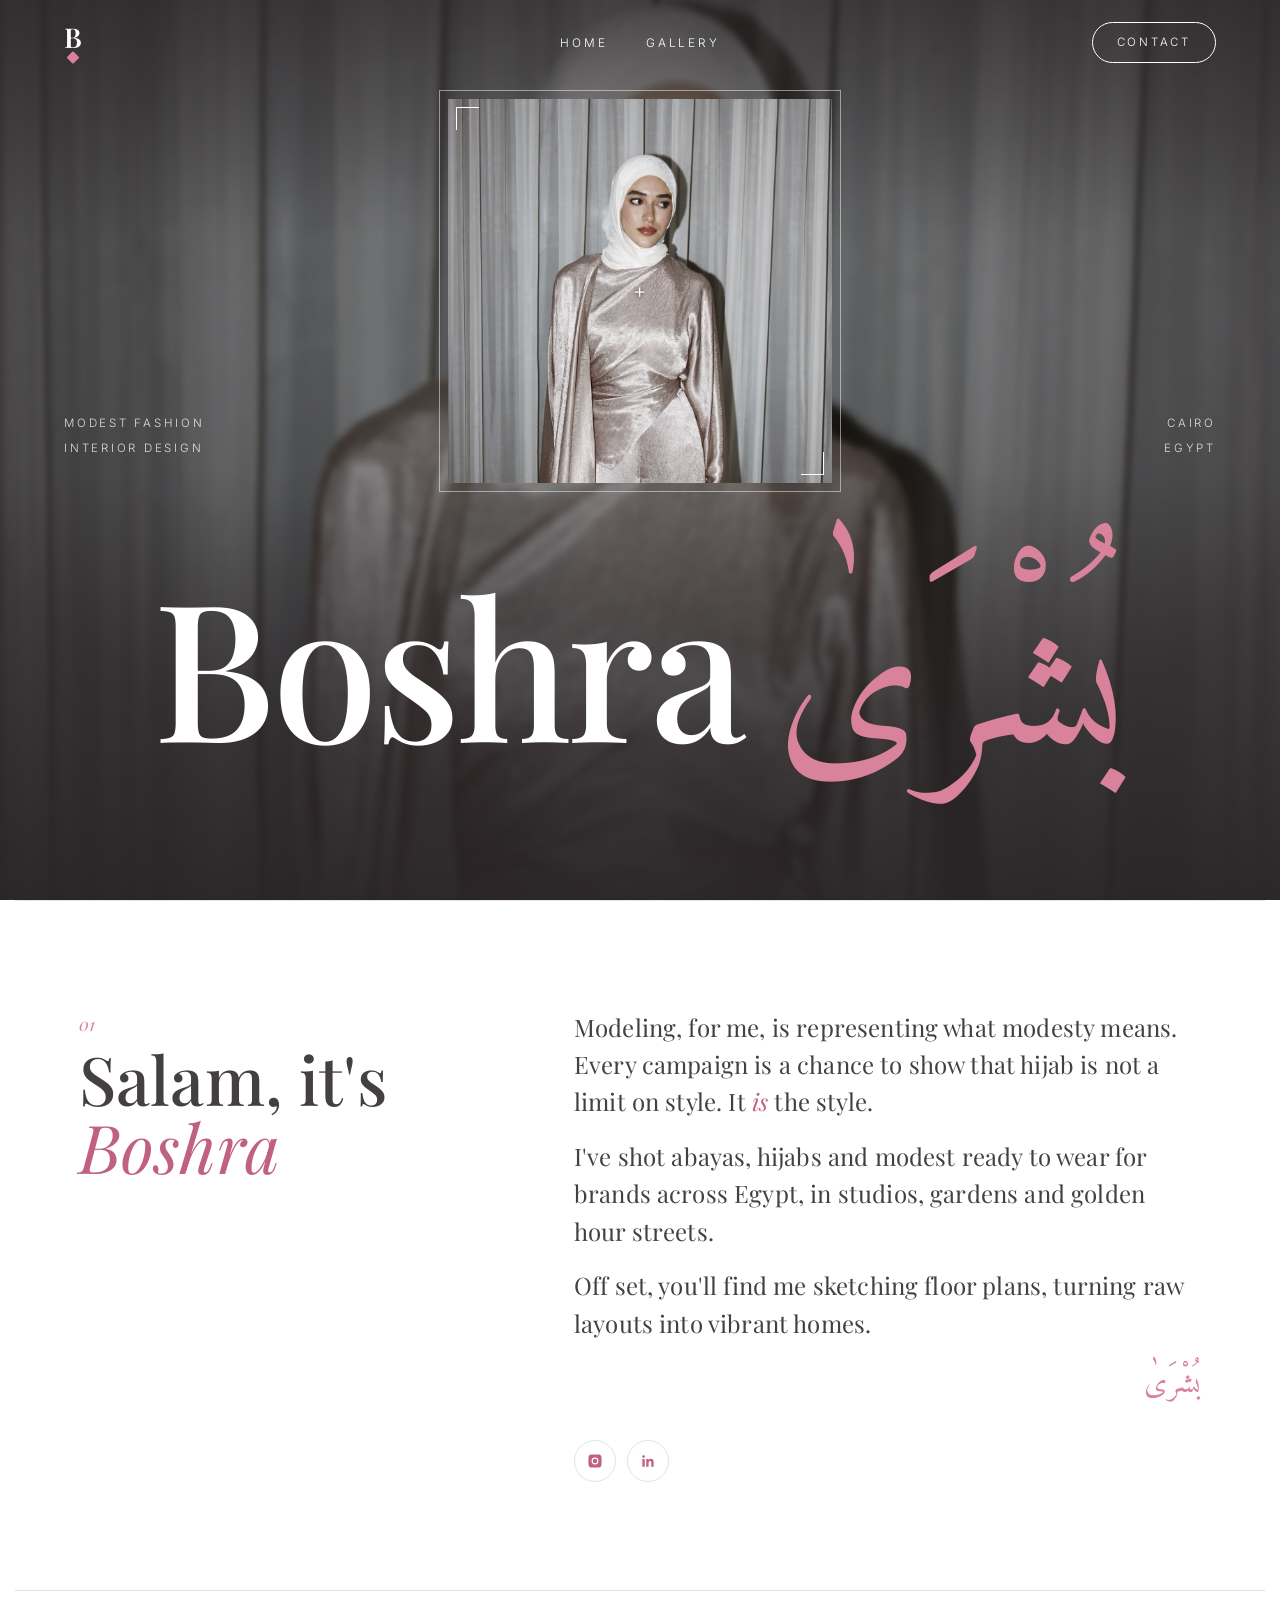
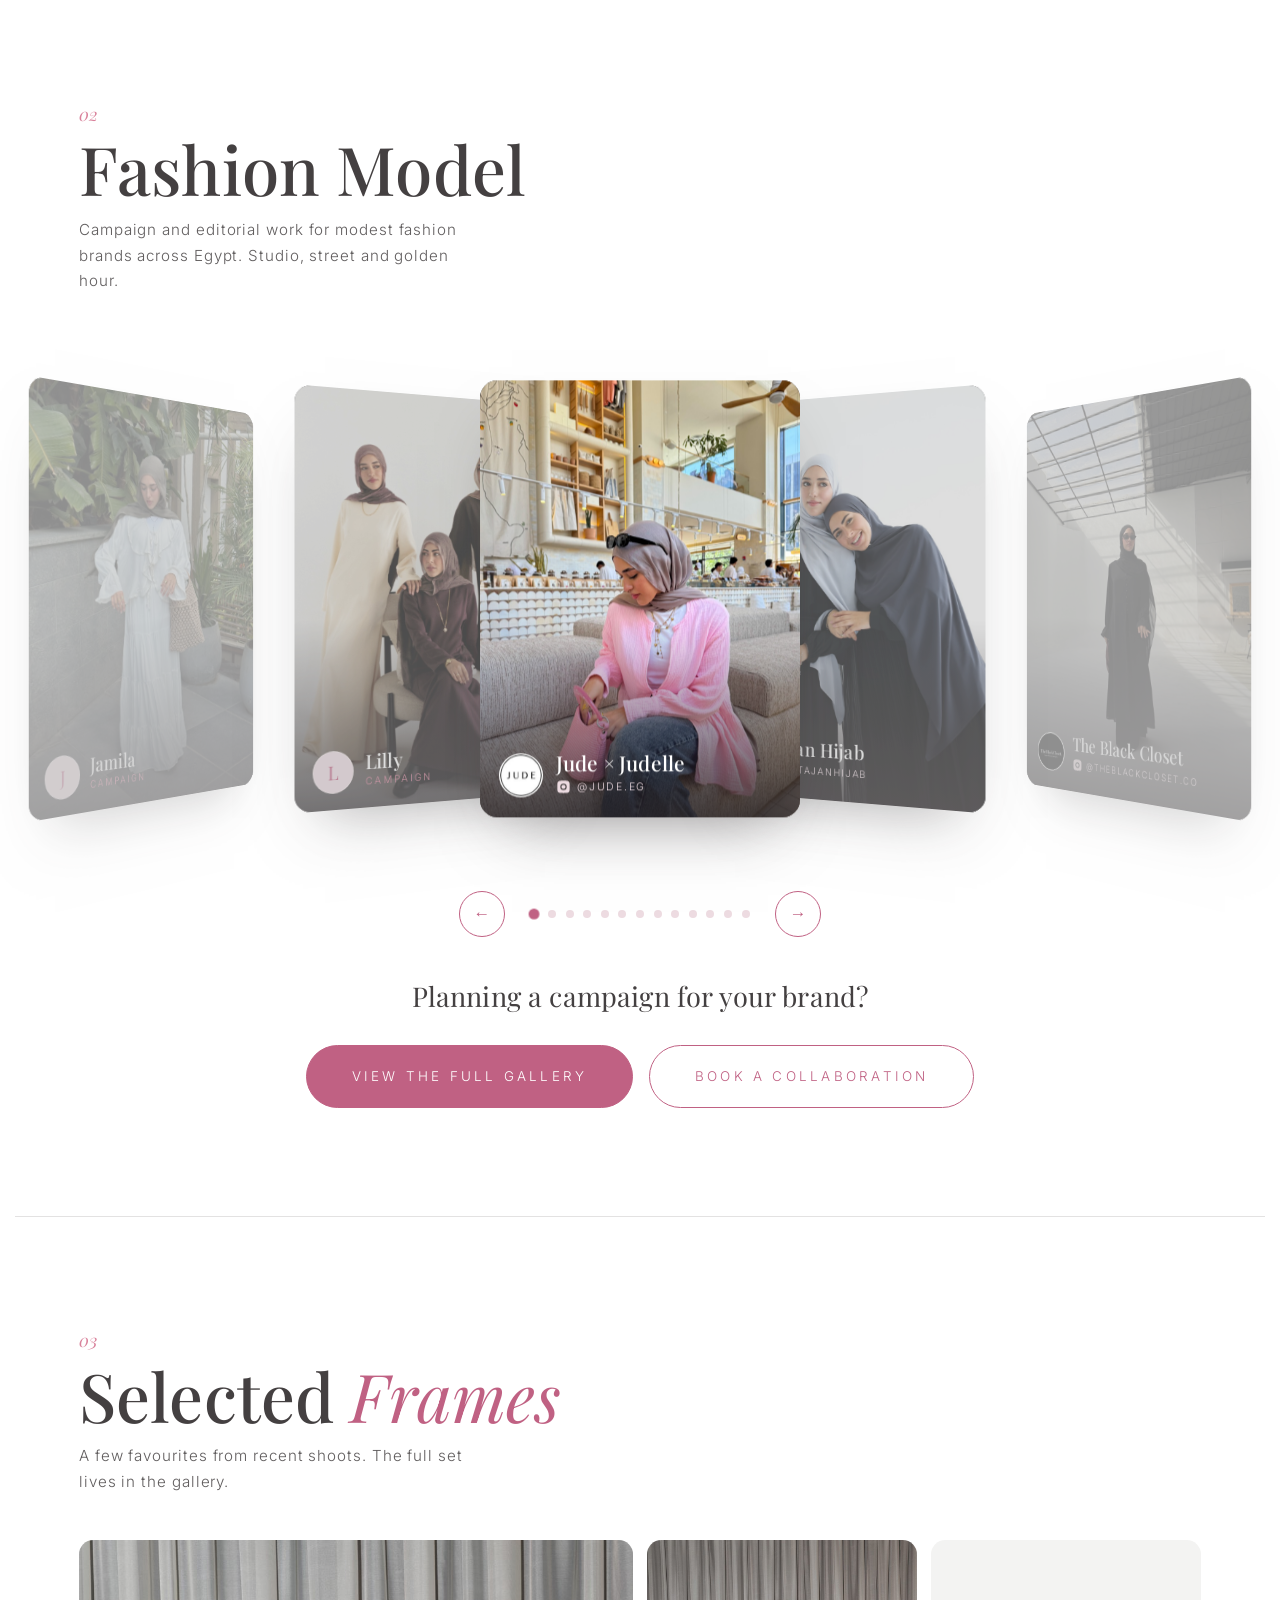
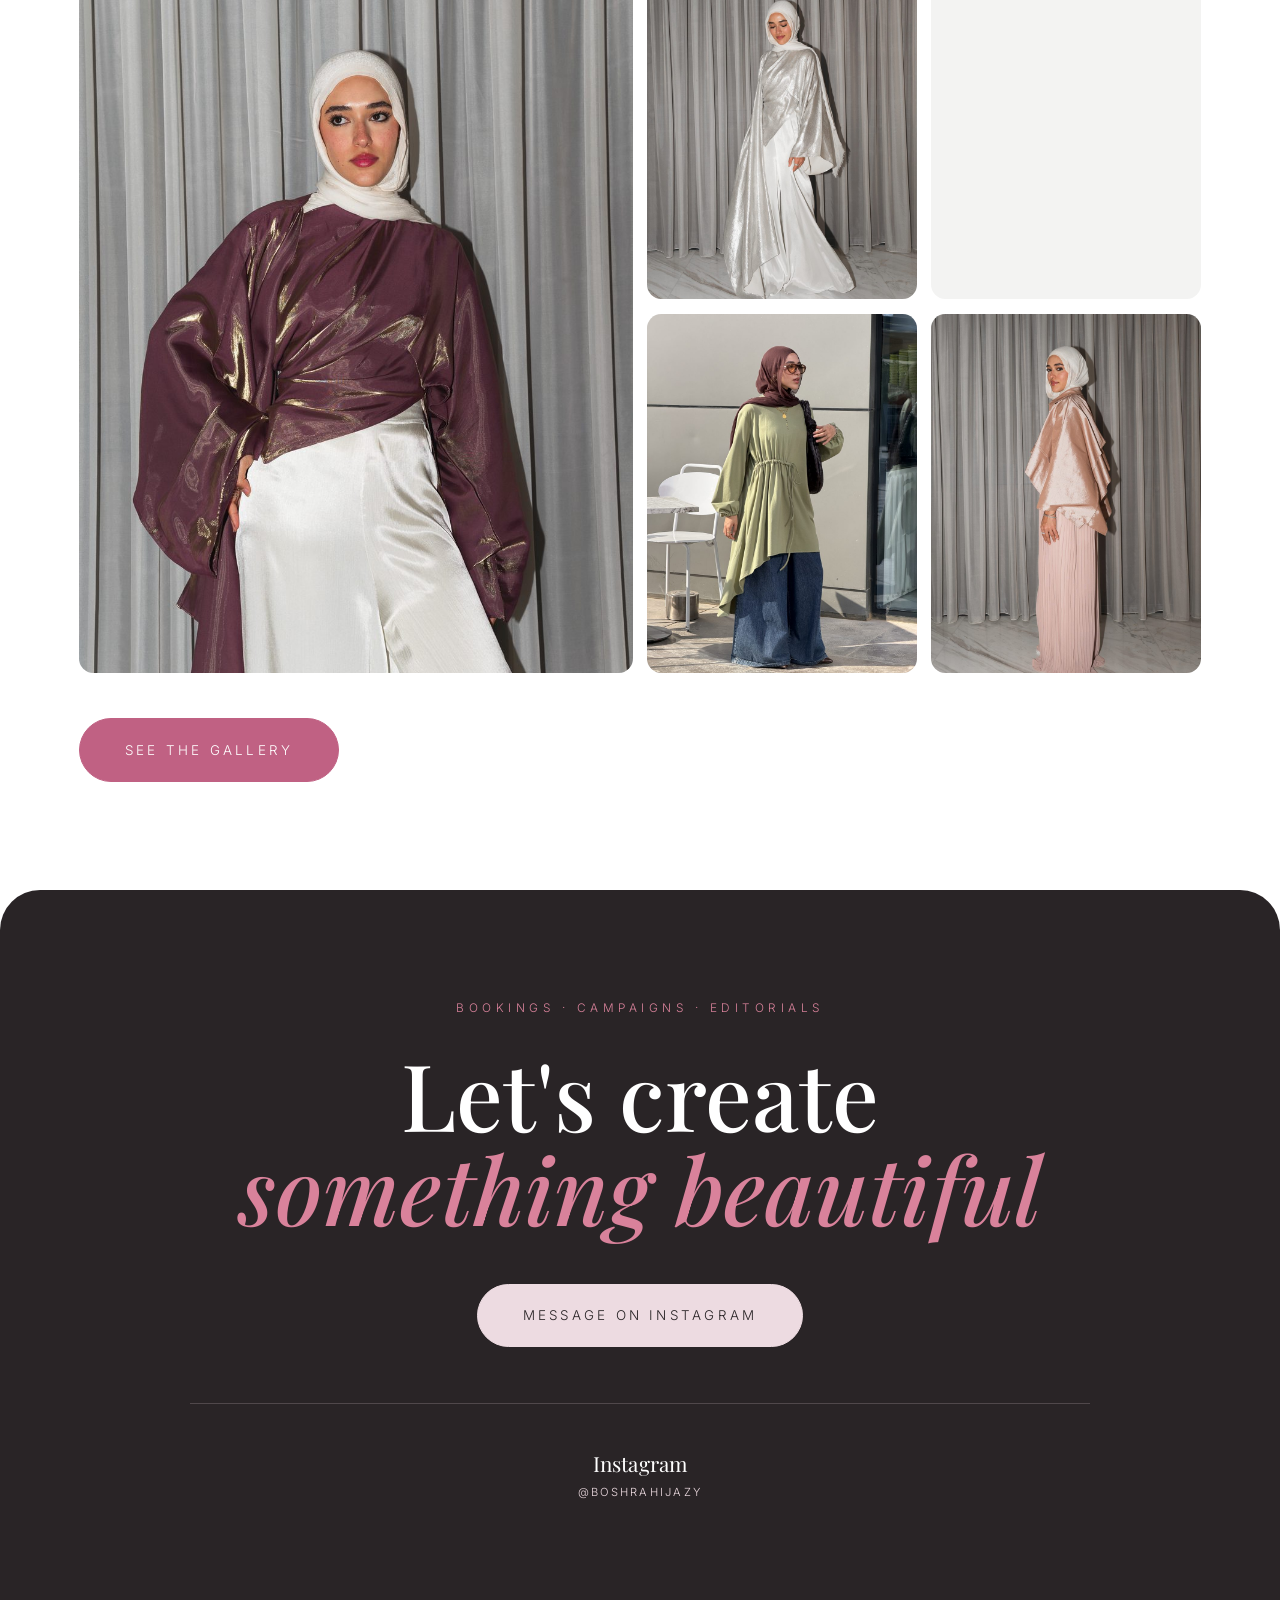
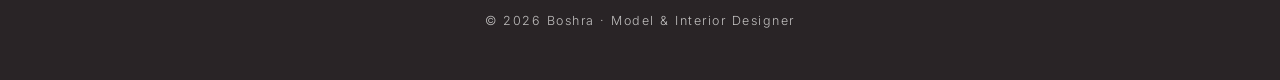
==== commit 79371eca: "Selected Frames: tall tile takes its height from the grid rows Co-Authored-By: Claude Fable 5.1 <nor" ====
--- a/index.html
+++ b/index.html
@@ -13,13 +13,13 @@
   <meta name="twitter:card" content="summary_large_image" />
   <link rel="canonical" href="https://boshrabelal.com/" />
   <meta name="theme-color" content="#292426" />
-  <link rel="icon" href="/assets/favicon.svg?v=44" type="image/svg+xml" />
-  <link rel="apple-touch-icon" href="/assets/notion/dot-pink-tile.png?v=44" />
+  <link rel="icon" href="/assets/favicon.svg?v=45" type="image/svg+xml" />
+  <link rel="apple-touch-icon" href="/assets/notion/dot-pink-tile.png?v=45" />
   <link rel="preconnect" href="https://fonts.googleapis.com" />
   <link rel="preconnect" href="https://fonts.gstatic.com" crossorigin />
   <link href="https://fonts.googleapis.com/css2?family=Playfair+Display:ital,wght@0,400;0,500;0,600;1,400;1,500&family=Inter:wght@300;400;500&family=Amiri:ital@0;1&display=swap" rel="stylesheet" />
   <link rel="preload" as="image" href="/assets/img/studio-champagne.jpg" />
-  <link rel="stylesheet" href="/css/style.css?v=44" />
+  <link rel="stylesheet" href="/css/style.css?v=45" />
 </head>
 <body>
 
@@ -332,6 +332,6 @@
     <p>© <span id="year"></span> Boshra · Model &amp; Interior Designer</p>
   </footer>
 
-  <script src="/js/main.js?v=44"></script>
+  <script src="/js/main.js?v=45"></script>
 </body>
 </html>
--- a/css/style.css
+++ b/css/style.css
@@ -1108,6 +1108,8 @@
 }
 .frames__item--tall { grid-column: span 2; grid-row: span 2; aspect-ratio: auto; }
 .frames__item img {
+  /* absolutely placed so the tall tile takes its height from the grid rows, not the photo */
+  position: absolute; inset: 0;
   width: 100%; height: 100%; object-fit: cover; display: block;
   transition: transform 0.8s var(--ease);
 }
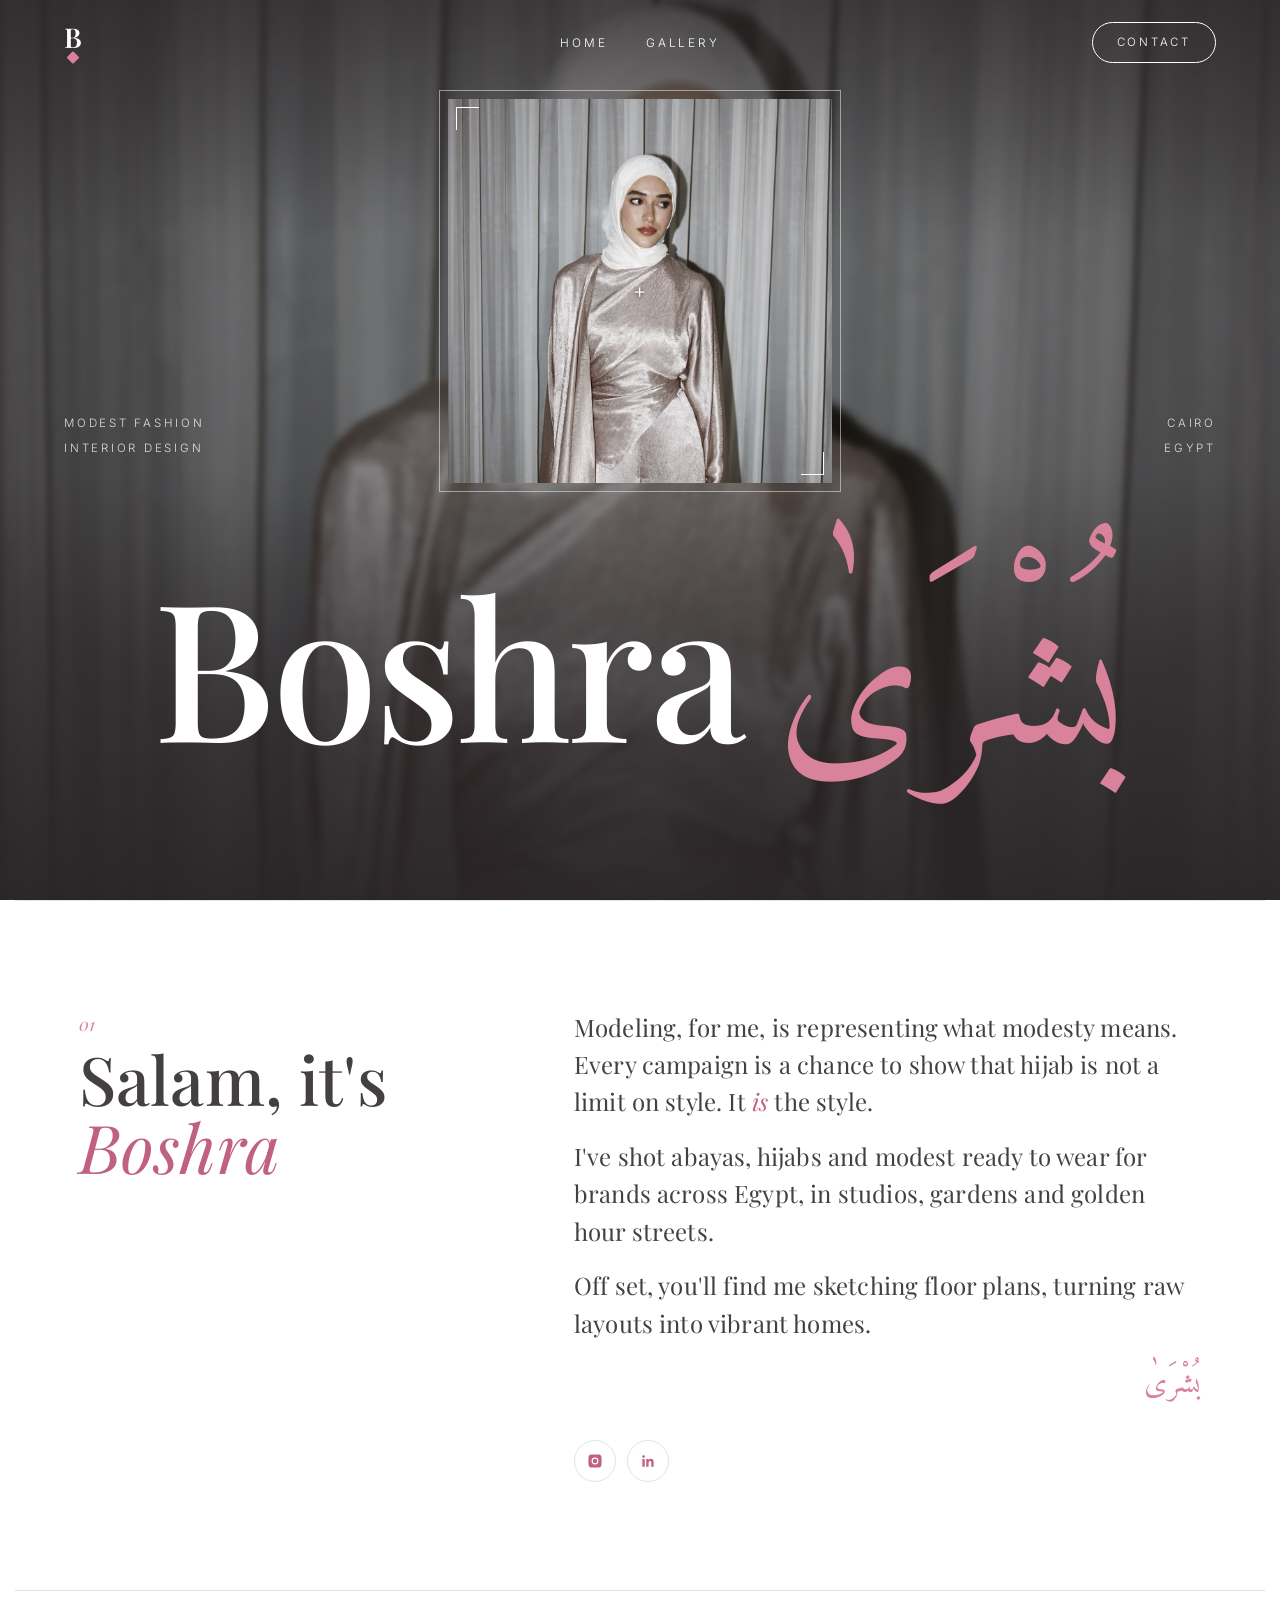
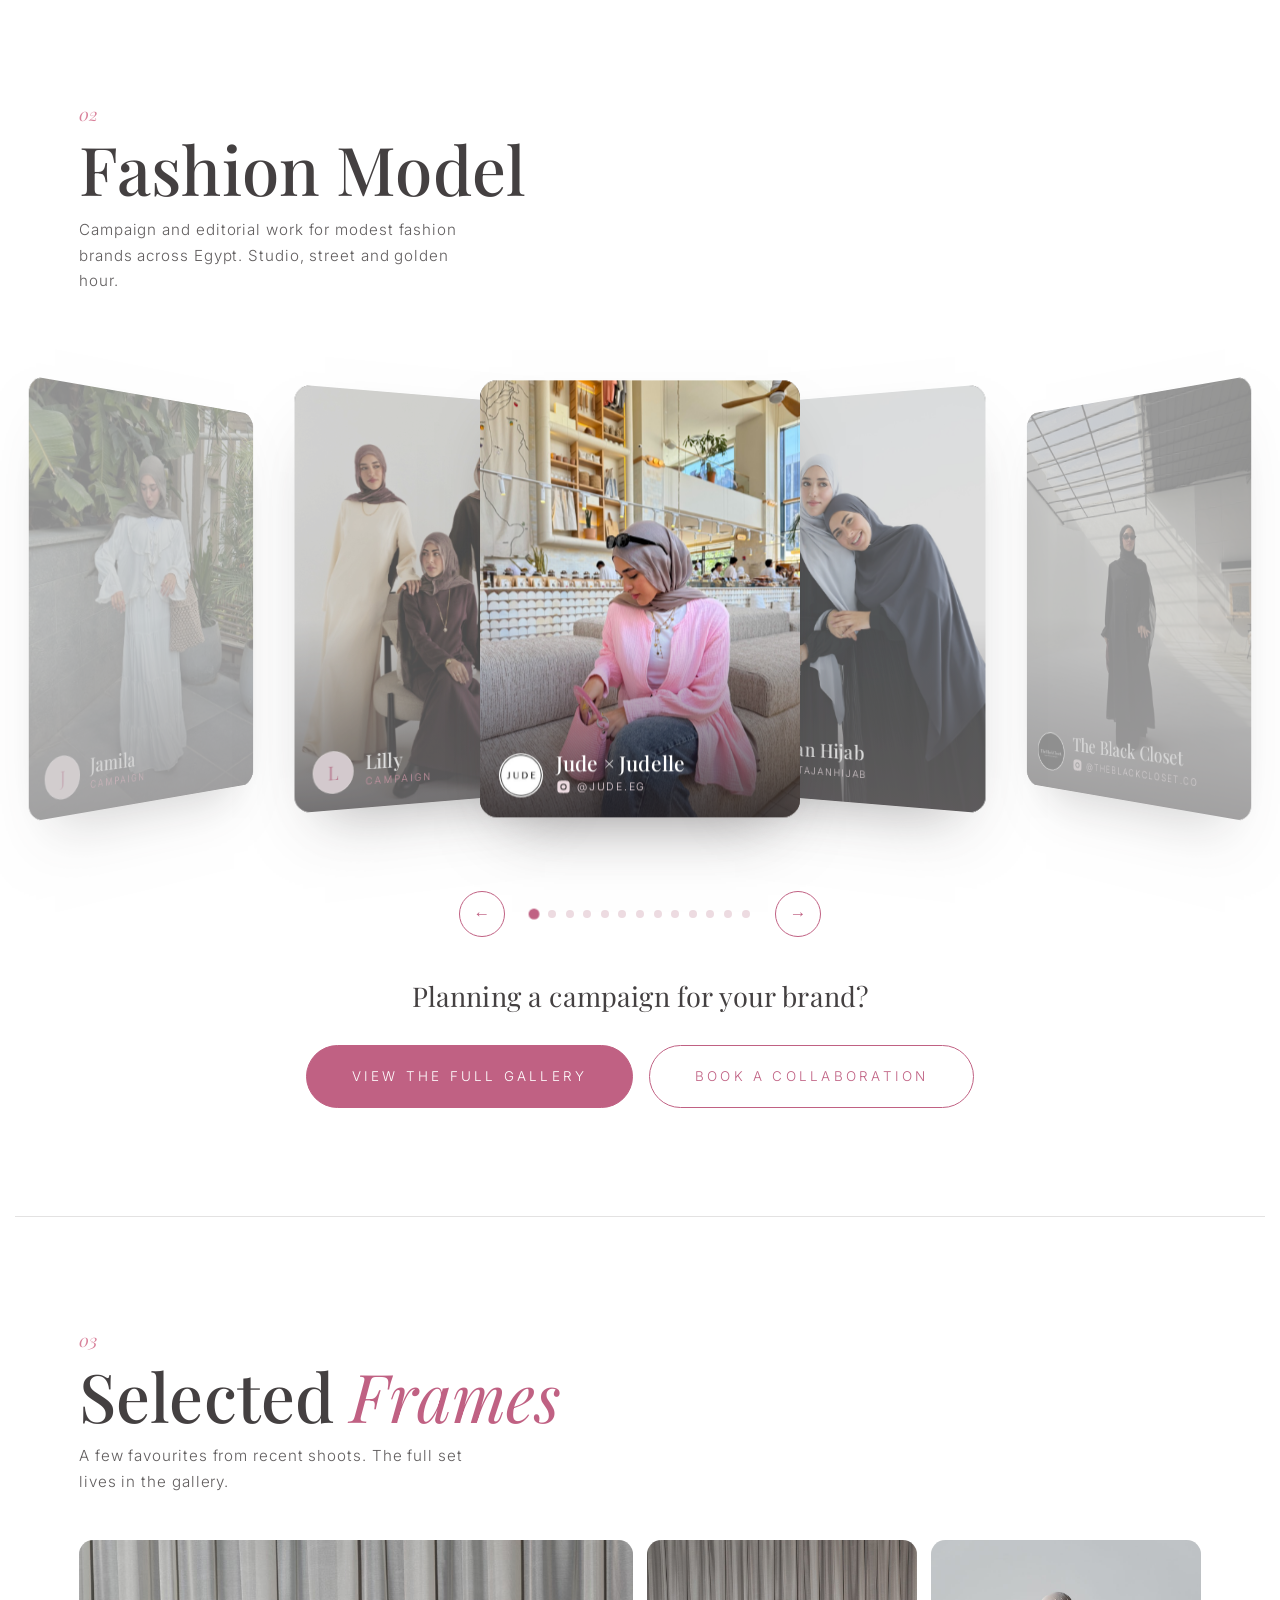
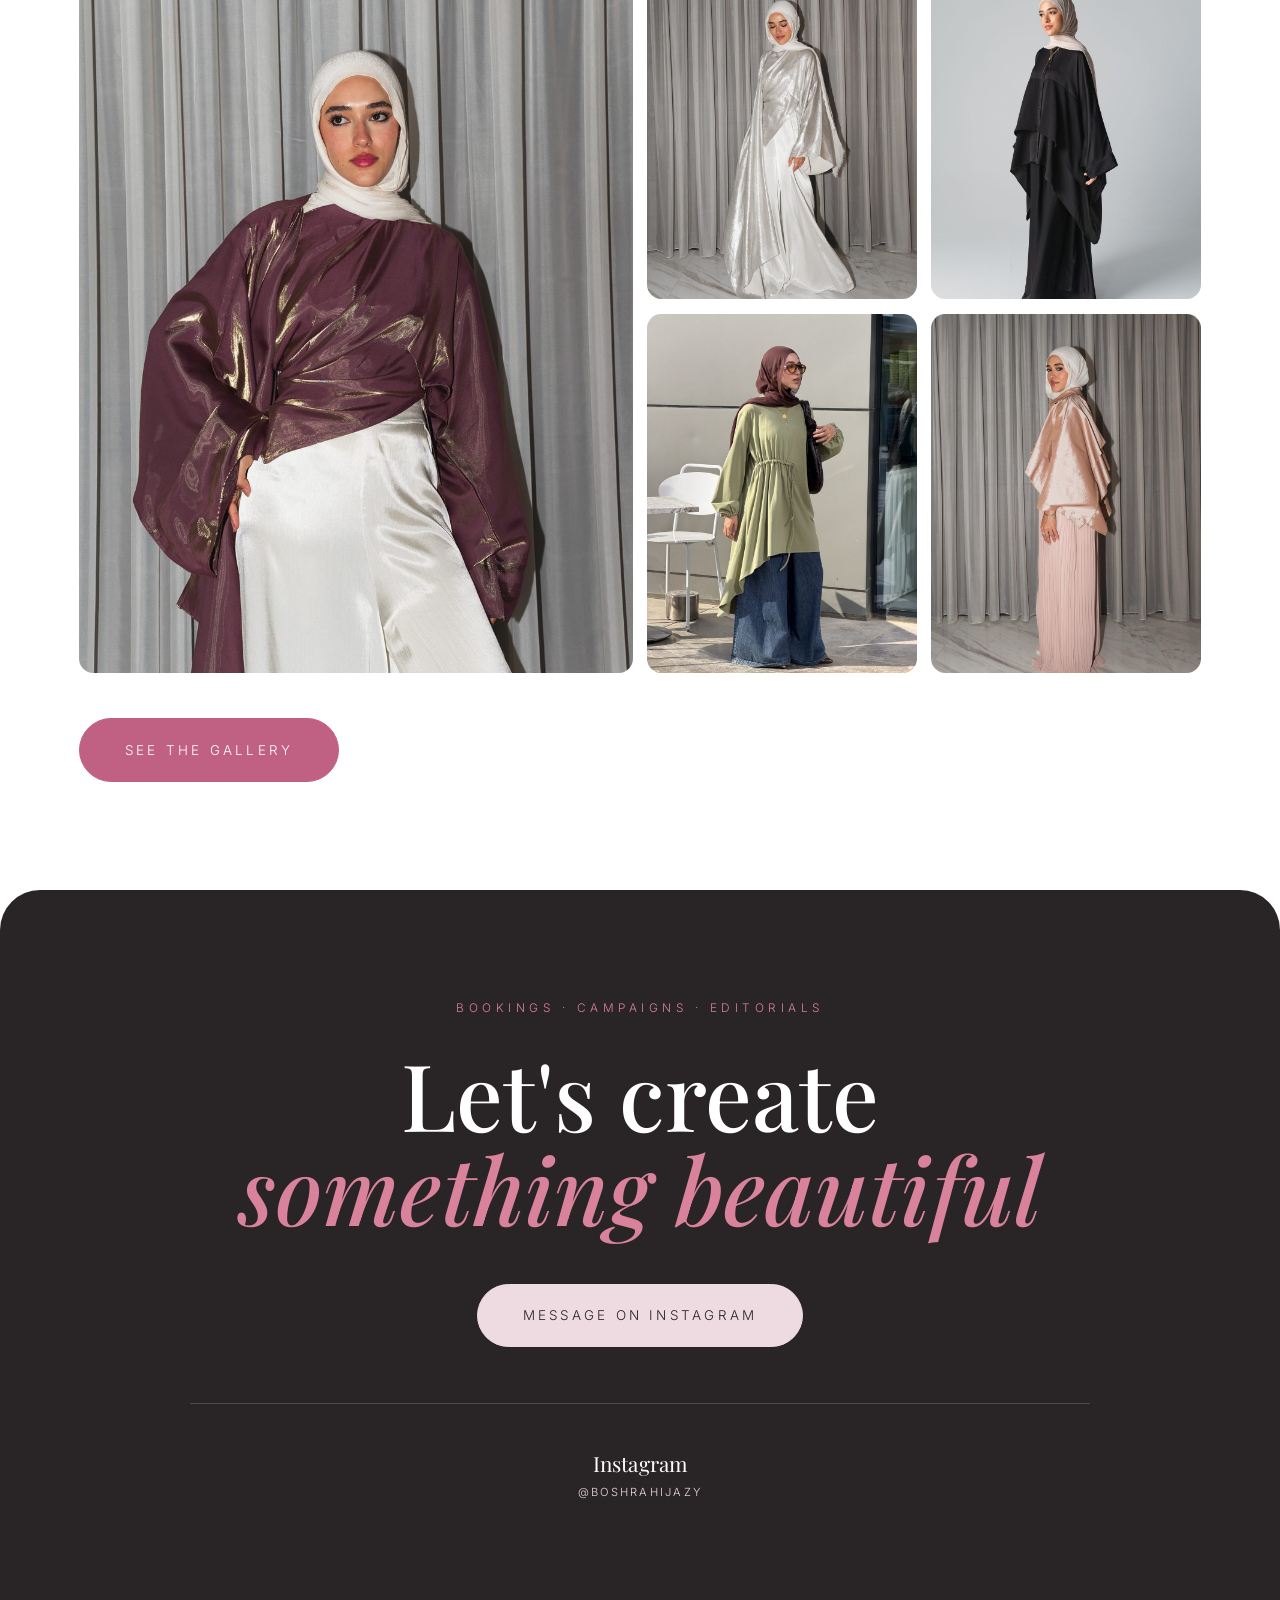
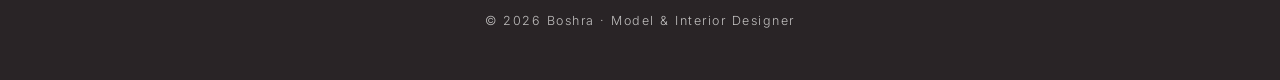
==== commit fdabd9f3: "Gallery: brand names for the new shoots, 27 more photos, no duplicates - Street Edit is The Black Cl" ====
--- a/index.html
+++ b/index.html
@@ -13,13 +13,13 @@
   <meta name="twitter:card" content="summary_large_image" />
   <link rel="canonical" href="https://boshrabelal.com/" />
   <meta name="theme-color" content="#292426" />
-  <link rel="icon" href="/assets/favicon.svg?v=45" type="image/svg+xml" />
-  <link rel="apple-touch-icon" href="/assets/notion/dot-pink-tile.png?v=45" />
+  <link rel="icon" href="/assets/favicon.svg?v=46" type="image/svg+xml" />
+  <link rel="apple-touch-icon" href="/assets/notion/dot-pink-tile.png?v=46" />
   <link rel="preconnect" href="https://fonts.googleapis.com" />
   <link rel="preconnect" href="https://fonts.gstatic.com" crossorigin />
   <link href="https://fonts.googleapis.com/css2?family=Playfair+Display:ital,wght@0,400;0,500;0,600;1,400;1,500&family=Inter:wght@300;400;500&family=Amiri:ital@0;1&display=swap" rel="stylesheet" />
   <link rel="preload" as="image" href="/assets/img/studio-champagne.jpg" />
-  <link rel="stylesheet" href="/css/style.css?v=45" />
+  <link rel="stylesheet" href="/css/style.css?v=46" />
 </head>
 <body>
 
@@ -268,9 +268,9 @@
           <img src="/assets/gallery/ibriz/10.jpg" alt="Boshra for Ibriz Abaya" loading="lazy" decoding="async" />
           <span class="frames__cap">Ibriz Abaya</span>
         </a>
-        <a class="frames__item" href="/gallery?b=street">
-          <img src="/assets/gallery/street/08.jpg" alt="Boshra in a sage tunic and denim" loading="lazy" decoding="async" />
-          <span class="frames__cap">Street Edit</span>
+        <a class="frames__item" href="/gallery?b=blackcloset">
+          <img src="/assets/gallery/blackcloset/16.jpg" alt="Boshra for The Black Closet in a sage tunic" loading="lazy" decoding="async" />
+          <span class="frames__cap">The Black Closet</span>
         </a>
         <a class="frames__item" href="/gallery?b=studio">
           <img src="/assets/gallery/studio/08.jpg" alt="Boshra in a blush satin set" loading="lazy" decoding="async" />
@@ -332,6 +332,6 @@
     <p>© <span id="year"></span> Boshra · Model &amp; Interior Designer</p>
   </footer>
 
-  <script src="/js/main.js?v=45"></script>
+  <script src="/js/main.js?v=46"></script>
 </body>
 </html>
